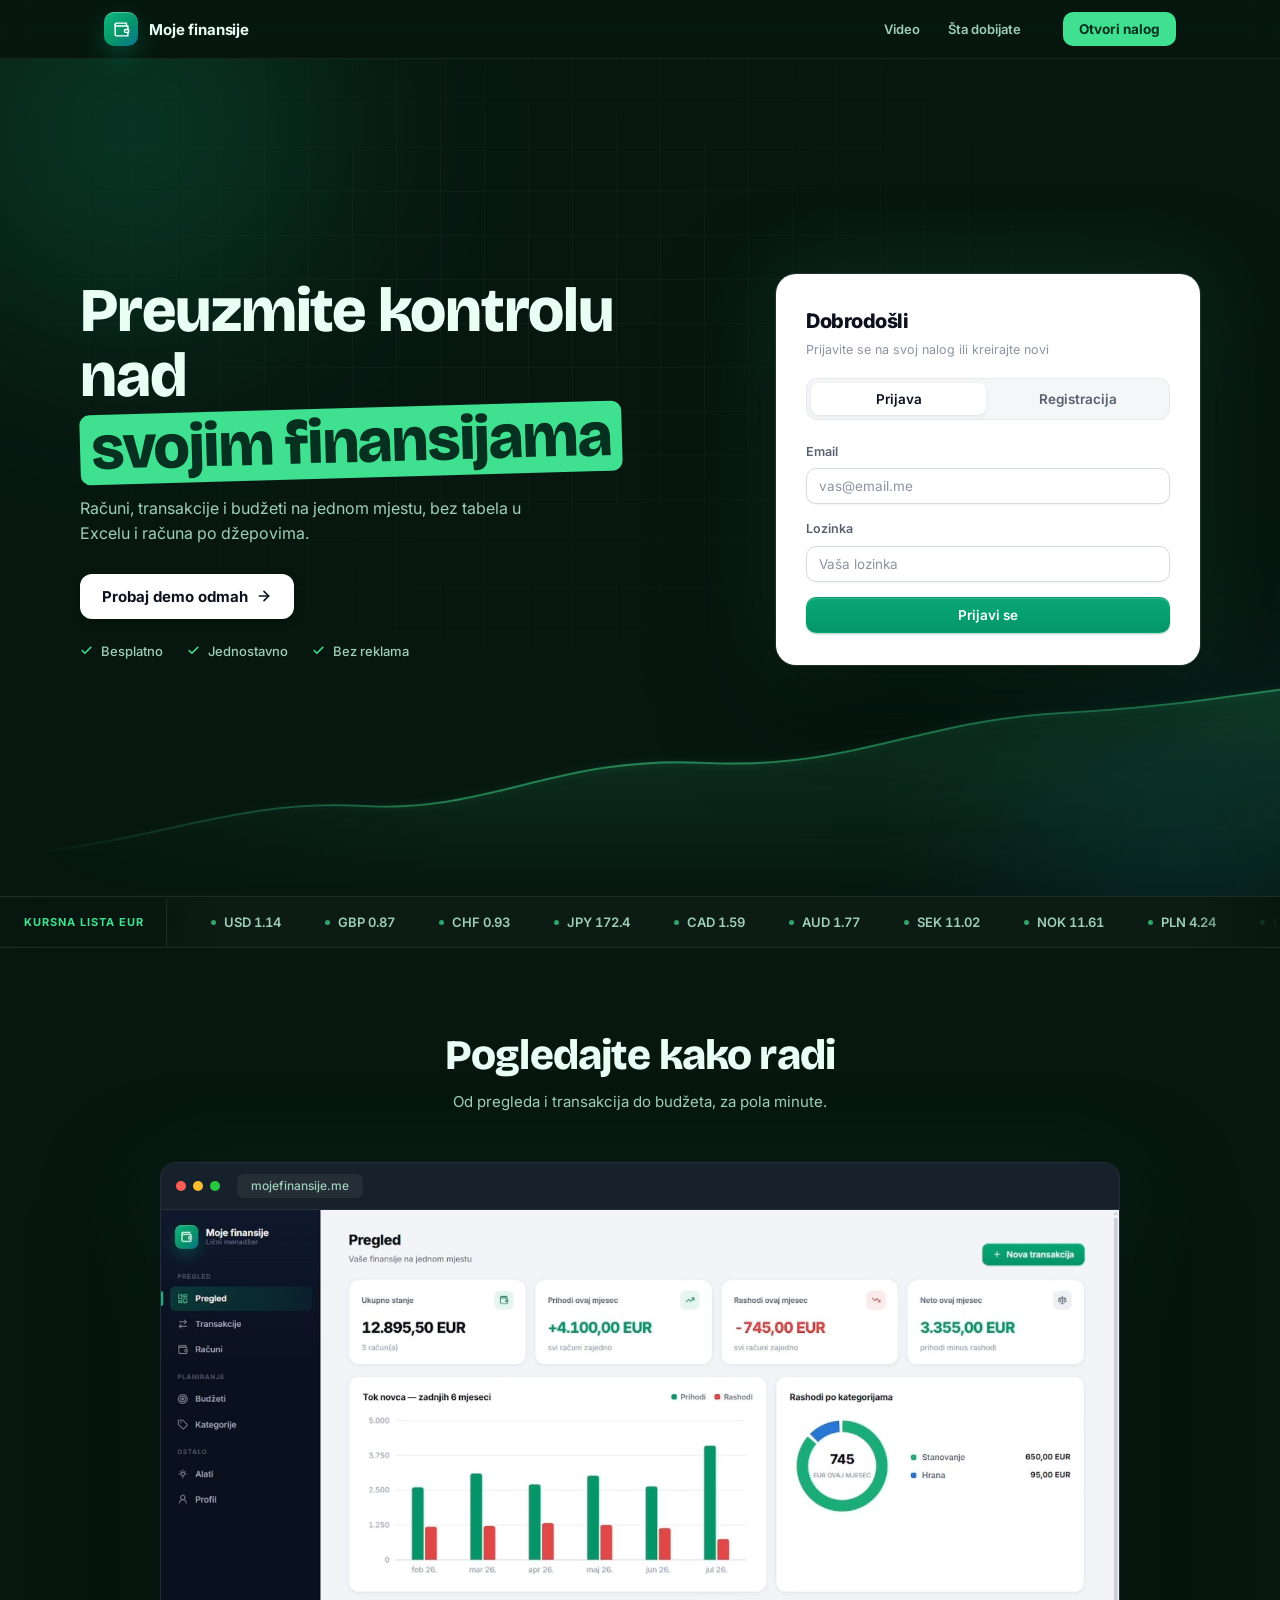
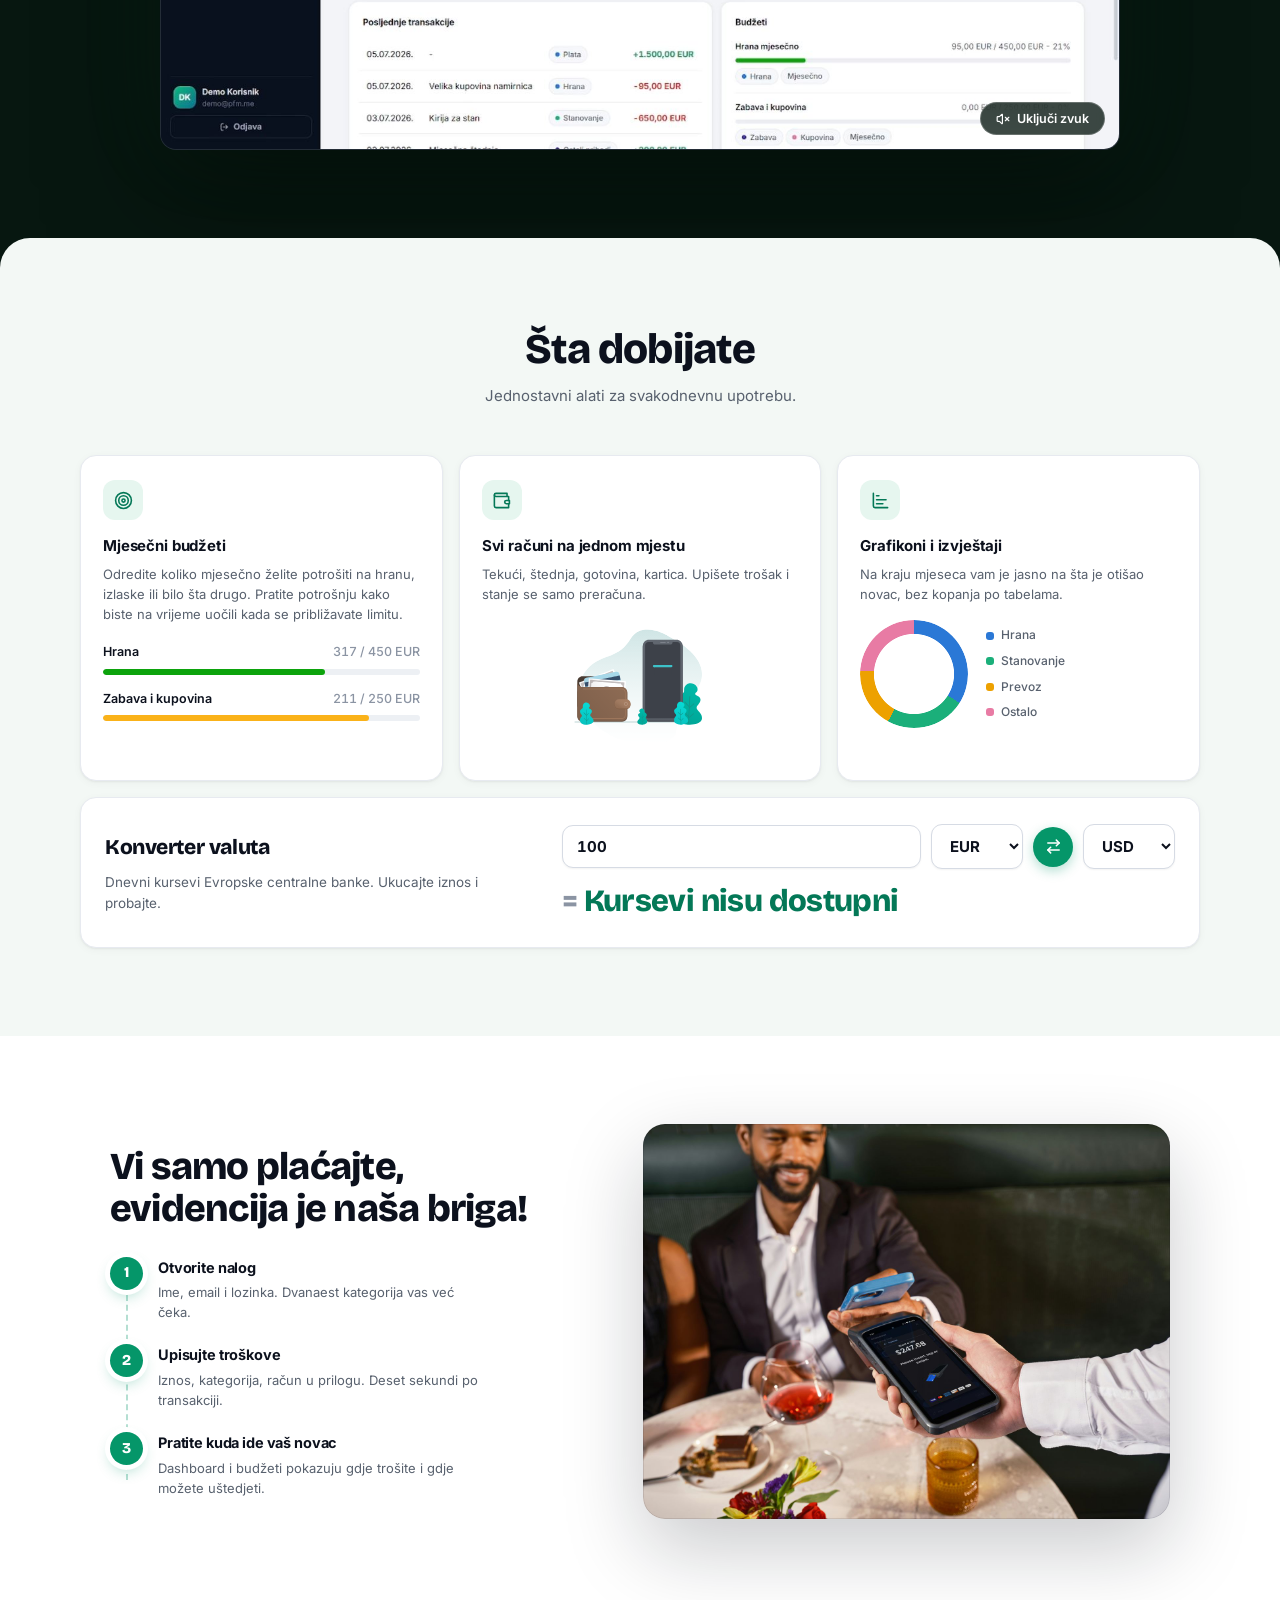
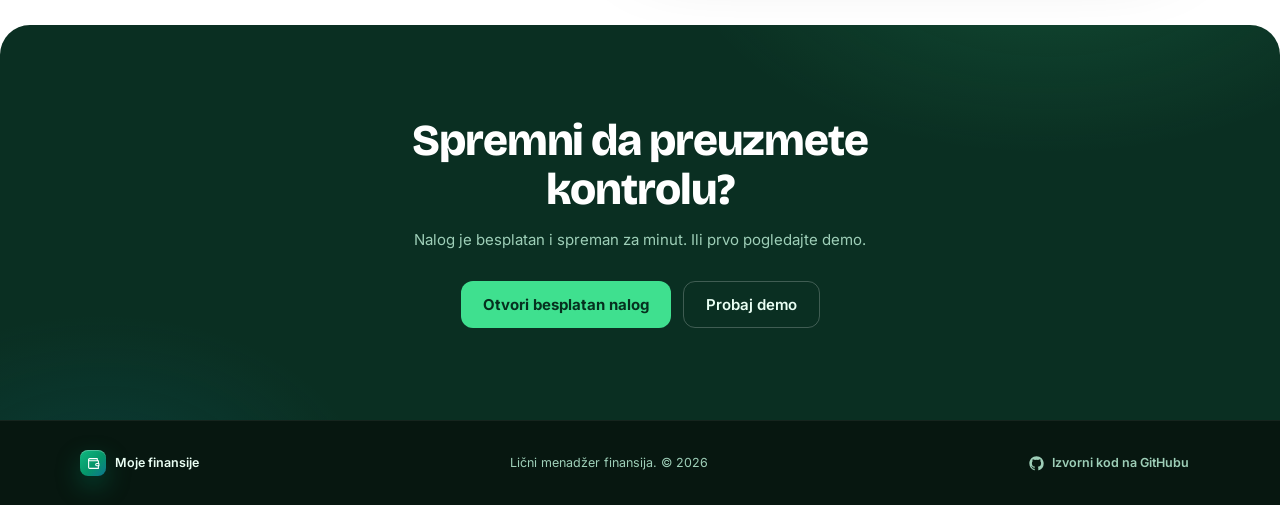
==== src/main/resources/META-INF/resources/index.html @ ce098c8c "CTA tekst: pogledajte umjesto razgledajte" ====
<!DOCTYPE html>
<html lang="bs">
<head>
    <meta charset="UTF-8">
    <meta name="viewport" content="width=device-width, initial-scale=1.0">
    <title>Moje finansije - Personal Finance Manager</title>
    <link rel="icon" href="data:image/svg+xml,<svg xmlns='http://www.w3.org/2000/svg' viewBox='0 0 100 100'><rect width='100' height='100' rx='24' fill='%23059669'/><text x='50' y='68' font-size='52' text-anchor='middle' fill='white' font-family='sans-serif' font-weight='bold'>M</text></svg>">
    <link rel="preconnect" href="https://fonts.googleapis.com">
    <link rel="preconnect" href="https://fonts.gstatic.com" crossorigin>
    <link href="https://fonts.googleapis.com/css2?family=Bricolage+Grotesque:opsz,wght@12..96,700;12..96,800&family=Inter:wght@400;500;600;700;800&display=swap" rel="stylesheet">
    <link rel="stylesheet" href="css/app.css">
    <link rel="stylesheet" href="css/landing.css">
</head>
<body>
<div id="app">
    <!-- Landing / auth stranica -->
    <div id="auth-screen" class="auth-screen hidden">

        <header class="lp-nav">
            <div class="lp-nav-inner">
                <button class="lp-nav-brand" id="nav-brand" type="button" aria-label="Na vrh stranice">
                    <div class="brand-mark">
                        <svg viewBox="0 0 24 24"><path d="M21 12V7H5a2 2 0 0 1 0-4h14v4"/><path d="M3 5v14a2 2 0 0 0 2 2h16v-5"/><path d="M18 12a2 2 0 0 0 0 4h4v-4Z"/></svg>
                    </div>
                    Moje finansije
                </button>
                <nav class="lp-nav-links" aria-label="Sekcije">
                    <button class="lp-nav-link lp-scroll" data-target="lp-video" type="button">Video</button>
                    <button class="lp-nav-link lp-scroll" data-target="lp-demo" type="button">Šta dobijate</button>
                </nav>
                <div class="lp-nav-actions">
                    <button id="nav-open" class="btn btn-mint" type="button">Otvori nalog</button>
                </div>
            </div>
        </header>

        <section class="lp-hero">
            <div class="aurora aurora-1"></div>
            <div class="aurora aurora-2"></div>
            <svg class="lp-hero-line" viewBox="0 0 1200 320" preserveAspectRatio="none" aria-hidden="true">
                <defs>
                    <linearGradient id="lhl-fill" x1="0" y1="0" x2="0" y2="1">
                        <stop offset="0%" stop-color="#3fe08f" stop-opacity=".16"/>
                        <stop offset="100%" stop-color="#3fe08f" stop-opacity="0"/>
                    </linearGradient>
                </defs>
                <path class="lhl-area" d="M0,262 C150,242 220,182 340,192 C460,202 520,122 660,132 C800,142 860,72 1000,62 C1080,56 1140,42 1200,30 L1200,320 L0,320 Z" fill="url(#lhl-fill)"/>
                <path class="lhl-line" pathLength="1" d="M0,262 C150,242 220,182 340,192 C460,202 520,122 660,132 C800,142 860,72 1000,62 C1080,56 1140,42 1200,30"/>
            </svg>
            <div class="lp-hero-inner">
                <div class="lp-hero-copy">
                    <h1 class="lp-h1">Preuzmite kontrolu nad <span class="hl">svojim finansijama</span></h1>
                    <p class="lp-sub">Računi, transakcije i budžeti na jednom mjestu,
                        bez tabela u Excelu i računa po džepovima.</p>
                    <div class="lp-cta">
                        <button id="cta-demo" class="btn btn-white btn-lg" type="button">
                            Probaj demo odmah
                            <svg class="btn-arrow" viewBox="0 0 24 24"><path d="M5 12h14"/><path d="m12 5 7 7-7 7"/></svg>
                        </button>
                    </div>
                    <div class="lp-trust">
                        <span><svg viewBox="0 0 24 24"><path d="M20 6 9 17l-5-5"/></svg>Besplatno</span>
                        <span><svg viewBox="0 0 24 24"><path d="M20 6 9 17l-5-5"/></svg>Jednostavno</span>
                        <span><svg viewBox="0 0 24 24"><path d="M20 6 9 17l-5-5"/></svg>Bez reklama</span>
                    </div>
                </div>

                <div class="auth-card" id="auth-panel">
                    <div class="auth-forms">
                        <div class="auth-form-head">
                            <h2>Dobrodošli</h2>
                            <p>Prijavite se na svoj nalog ili kreirajte novi</p>
                        </div>
                        <div class="auth-tabs">
                            <button id="tab-login" class="auth-tab active" type="button">Prijava</button>
                            <button id="tab-register" class="auth-tab" type="button">Registracija</button>
                        </div>

                        <form id="login-form" class="auth-form">
                            <label>Email
                                <input type="email" name="email" required autocomplete="email" placeholder="vas@email.me">
                            </label>
                            <label>Lozinka
                                <input type="password" name="password" required autocomplete="current-password" placeholder="Vaša lozinka">
                            </label>
                            <button type="submit" class="btn btn-primary btn-block">Prijavi se</button>
                        </form>

                        <form id="register-form" class="auth-form hidden">
                            <label>Ime i prezime
                                <input type="text" name="name" required placeholder="Vaše ime">
                            </label>
                            <label>Email
                                <input type="email" name="email" required autocomplete="email" placeholder="ime@primjer.me">
                            </label>
                            <label>Lozinka
                                <input type="password" name="password" required minlength="6" autocomplete="new-password" placeholder="najmanje 6 znakova">
                            </label>
                            <button type="submit" class="btn btn-primary btn-block">Kreiraj nalog</button>
                        </form>

                        <div id="auth-error" class="form-error hidden"></div>
                    </div>
                </div>
            </div>
        </section>

        <div class="lp-marquee" aria-hidden="true">
            <span class="lp-marquee-label">Kursna lista EUR</span>
            <div class="lp-marquee-track" id="marquee-track">
                <span class="lp-marquee-item cur">USD 1.14</span>
                <span class="lp-marquee-item cur">GBP 0.87</span>
                <span class="lp-marquee-item cur">CHF 0.93</span>
                <span class="lp-marquee-item cur">JPY 172.4</span>
                <span class="lp-marquee-item cur">CAD 1.59</span>
                <span class="lp-marquee-item cur">AUD 1.77</span>
                <span class="lp-marquee-item cur">SEK 11.02</span>
                <span class="lp-marquee-item cur">NOK 11.61</span>
                <span class="lp-marquee-item cur">PLN 4.24</span>
                <span class="lp-marquee-item cur">CZK 24.28</span>
                <span class="lp-marquee-item cur">DKK 7.46</span>
                <span class="lp-marquee-item cur">TRY 47.80</span>
            </div>
        </div>

        <section class="lp-video" id="lp-video">
            <div class="lp-section-head reveal">
                <h2>Pogledajte kako radi</h2>
                <p>Od pregleda i transakcija do budžeta, za pola minute.</p>
            </div>
            <div class="lp-browser reveal">
                <div class="lp-browser-bar">
                    <span class="lb-dot" style="background:#ff5f57"></span>
                    <span class="lb-dot" style="background:#febc2e"></span>
                    <span class="lb-dot" style="background:#28c840"></span>
                    <span class="lb-url">mojefinansije.me</span>
                </div>
                <div class="lp-video-wrap">
                    <video id="demo-video" src="img/demo.mp4" poster="img/demo-poster.jpg"
                           autoplay muted loop playsinline preload="metadata"
                           aria-label="Demonstracija aplikacije Moje finansije"></video>
                    <button id="demo-sound" class="lp-sound" type="button">
                        <svg class="ico ico-sm" viewBox="0 0 24 24"><path d="M11 4.702a.705.705 0 0 0-1.203-.498L6.413 7.587A1.4 1.4 0 0 1 5.416 8H3a1 1 0 0 0-1 1v6a1 1 0 0 0 1 1h2.416a1.4 1.4 0 0 1 .997.413l3.383 3.384A.705.705 0 0 0 11 19.298z"/><path d="m22 9-6 6"/><path d="m16 9 6 6"/></svg>
                        <span>Uključi zvuk</span>
                    </button>
                </div>
            </div>
        </section>

        <section class="lp-light" id="lp-demo">
            <div class="lp-section-head reveal">
                <h2>Šta dobijate</h2>
                <p>Jednostavni alati za svakodnevnu upotrebu.</p>
            </div>

            <div class="lp-trio">
                <div class="lp-feature reveal">
                    <div class="lp-feature-ico"><svg viewBox="0 0 24 24"><circle cx="12" cy="12" r="10"/><circle cx="12" cy="12" r="6"/><circle cx="12" cy="12" r="2"/></svg></div>
                    <h3>Mjesečni budžeti</h3>
                    <p>Odredite koliko mjesečno želite potrošiti na hranu, izlaske ili bilo šta drugo.
                        Pratite potrošnju kako biste na vrijeme uočili kada se približavate limitu.</p>
                    <div class="lp-b-demo">
                        <div class="mock-budget-row">
                            <div class="mock-budget-head"><span>Hrana</span><span>317 / 450 EUR</span></div>
                            <div class="mock-track"><div class="mock-fill" style="--w:70%"></div></div>
                        </div>
                        <div class="mock-budget-row">
                            <div class="mock-budget-head"><span>Zabava i kupovina</span><span>211 / 250 EUR</span></div>
                            <div class="mock-track"><div class="mock-fill warn" style="--w:84%"></div></div>
                        </div>
                    </div>
                </div>
                <div class="lp-feature reveal" style="transition-delay:.1s">
                    <div class="lp-feature-ico"><svg viewBox="0 0 24 24"><path d="M21 12V7H5a2 2 0 0 1 0-4h14v4"/><path d="M3 5v14a2 2 0 0 0 2 2h16v-5"/><path d="M18 12a2 2 0 0 0 0 4h4v-4Z"/></svg></div>
                    <h3>Svi računi na jednom mjestu</h3>
                    <p>Tekući, štednja, gotovina, kartica. Upišete trošak i stanje se samo preračuna.</p>
                    <div id="wallet-anim" class="lp-b-anim" aria-hidden="true"></div>
                </div>
                <div class="lp-feature reveal" style="transition-delay:.2s">
                    <div class="lp-feature-ico"><svg viewBox="0 0 24 24"><path d="M3 3v16a2 2 0 0 0 2 2h16"/><path d="M7 16h8"/><path d="M7 11h12"/><path d="M7 6h3"/></svg></div>
                    <h3>Grafikoni i izvještaji</h3>
                    <p>Na kraju mjeseca vam je jasno na šta je otišao novac, bez kopanja po tabelama.</p>
                    <div class="lp-b-donut-row">
                        <div class="lp-b-donut" aria-hidden="true"></div>
                        <div class="lp-b-donut-legend">
                            <span><i style="background:#2a78d6"></i>Hrana</span>
                            <span><i style="background:#1baf7a"></i>Stanovanje</span>
                            <span><i style="background:#eda100"></i>Prevoz</span>
                            <span><i style="background:#e87ba4"></i>Ostalo</span>
                        </div>
                    </div>
                </div>
            </div>

            <div class="lp-conv-band reveal">
                <div class="lp-conv-copy">
                    <h3>Konverter valuta</h3>
                    <p>Dnevni kursevi Evropske centralne banke. Ukucajte iznos i probajte.</p>
                </div>
                <div class="lp-conv-ui">
                    <div class="lc-controls">
                        <input type="number" id="lc-amount" value="100" min="0" step="0.01" aria-label="Iznos za konverziju">
                        <select id="lc-from" aria-label="Iz valute"></select>
                        <button class="lc-swap" id="lc-swap" type="button" aria-label="Zamijeni valute">
                            <svg viewBox="0 0 24 24"><path d="m16 3 4 4-4 4"/><path d="M20 7H4"/><path d="m8 21-4-4 4-4"/><path d="M4 17h16"/></svg>
                        </button>
                        <select id="lc-to" aria-label="U valutu"></select>
                    </div>
                    <div class="lc-result" id="lc-result">&nbsp;</div>
                </div>
            </div>
        </section>

        <section class="lp-photo" id="lp-kako">
            <div class="lp-photo-inner">
                <div class="lp-photo-copy reveal">
                    <h2>Vi samo plaćajte, <br>evidencija je naša briga!</h2>
                    <ol class="lp-steps-list">
                        <li>
                            <span class="num">1</span>
                            <div><b>Otvorite nalog</b><span>Ime, email i lozinka. Dvanaest kategorija vas već čeka.</span></div>
                        </li>
                        <li>
                            <span class="num">2</span>
                            <div><b>Upisujte troškove</b><span>Iznos, kategorija, račun u prilogu. Deset sekundi po transakciji.</span></div>
                        </li>
                        <li>
                            <span class="num">3</span>
                            <div><b>Pratite kuda ide vaš novac</b><span>Dashboard i budžeti pokazuju gdje trošite i gdje možete uštedjeti.</span></div>
                        </li>
                    </ol>
                </div>
                <div class="lp-photo-frame reveal">
                    <img src="img/placanje.jpg" alt="Beskontaktno plaćanje telefonom u restoranu" loading="lazy" width="1600" height="1200">
                </div>
            </div>
        </section>

        <section class="lp-cta-band">
            <div class="lp-cta-inner reveal">
                <h2>Spremni da preuzmete kontrolu?</h2>
                <p>Nalog je besplatan i spreman za minut. Ili prvo pogledajte demo.</p>
                <div class="lp-cta-actions">
                    <button id="cta-open-bottom" class="btn btn-mint btn-lg" type="button">Otvori besplatan nalog</button>
                    <button id="cta-demo-bottom" class="btn btn-outline-light btn-lg" type="button">Probaj demo</button>
                </div>
            </div>
        </section>

        <footer class="lp-footer">
            <div class="lp-footer-inner">
                <div class="lp-footer-brand">
                    <div class="brand-mark">
                        <svg viewBox="0 0 24 24"><path d="M21 12V7H5a2 2 0 0 1 0-4h14v4"/><path d="M3 5v14a2 2 0 0 0 2 2h16v-5"/><path d="M18 12a2 2 0 0 0 0 4h4v-4Z"/></svg>
                    </div>
                    Moje finansije
                </div>
                <span>Lični menadžer finansija. © 2026</span>
                <a class="lp-foot-git" href="https://github.com/abed1n/moje-finansije" target="_blank" rel="noopener">
                    <svg viewBox="0 0 24 24" aria-hidden="true"><path d="M12 .5C5.65.5.5 5.65.5 12c0 5.08 3.29 9.39 7.86 10.91.58.11.79-.25.79-.55 0-.27-.01-1.17-.02-2.12-3.2.7-3.87-1.36-3.87-1.36-.52-1.33-1.28-1.68-1.28-1.68-1.04-.71.08-.7.08-.7 1.15.08 1.76 1.19 1.76 1.19 1.03 1.75 2.69 1.25 3.34.95.1-.74.4-1.25.72-1.53-2.55-.29-5.23-1.28-5.23-5.68 0-1.26.45-2.28 1.19-3.09-.12-.29-.52-1.46.11-3.05 0 0 .97-.31 3.17 1.18a11 11 0 0 1 5.77 0c2.2-1.49 3.16-1.18 3.16-1.18.63 1.59.24 2.76.12 3.05.74.81 1.18 1.83 1.18 3.09 0 4.41-2.69 5.38-5.25 5.67.41.35.77 1.05.77 2.12 0 1.53-.01 2.76-.01 3.14 0 .3.2.67.79.55A11.51 11.51 0 0 0 23.5 12C23.5 5.65 18.35.5 12 .5z"/></svg>
                    Izvorni kod na GitHubu
                </a>
            </div>
        </footer>
    </div>

    <!-- Glavni layout -->
    <div id="main-layout" class="layout hidden">
        <aside class="sidebar">
            <div class="sidebar-brand">
                <div class="brand-mark">
                    <svg viewBox="0 0 24 24"><path d="M21 12V7H5a2 2 0 0 1 0-4h14v4"/><path d="M3 5v14a2 2 0 0 0 2 2h16v-5"/><path d="M18 12a2 2 0 0 0 0 4h4v-4Z"/></svg>
                </div>
                <div class="sidebar-title"><b>Moje finansije</b><span>Lični menadžer</span></div>
            </div>
            <nav class="sidebar-nav" id="nav">
                <div class="nav-label">Pregled</div>
                <a href="#/dashboard" data-route="dashboard">
                    <svg class="ico" viewBox="0 0 24 24"><rect width="7" height="9" x="3" y="3" rx="1"/><rect width="7" height="5" x="14" y="3" rx="1"/><rect width="7" height="9" x="14" y="12" rx="1"/><rect width="7" height="5" x="3" y="16" rx="1"/></svg>
                    Pregled
                </a>
                <a href="#/transactions" data-route="transactions">
                    <svg class="ico" viewBox="0 0 24 24"><path d="m16 3 4 4-4 4"/><path d="M20 7H4"/><path d="m8 21-4-4 4-4"/><path d="M4 17h16"/></svg>
                    Transakcije
                </a>
                <a href="#/accounts" data-route="accounts">
                    <svg class="ico" viewBox="0 0 24 24"><path d="M21 12V7H5a2 2 0 0 1 0-4h14v4"/><path d="M3 5v14a2 2 0 0 0 2 2h16v-5"/><path d="M18 12a2 2 0 0 0 0 4h4v-4Z"/></svg>
                    Računi
                </a>
                <div class="nav-label">Planiranje</div>
                <a href="#/budgets" data-route="budgets">
                    <svg class="ico" viewBox="0 0 24 24"><circle cx="12" cy="12" r="10"/><circle cx="12" cy="12" r="6"/><circle cx="12" cy="12" r="2"/></svg>
                    Budžeti
                </a>
                <a href="#/categories" data-route="categories">
                    <svg class="ico" viewBox="0 0 24 24"><path d="M12.586 2.586A2 2 0 0 0 11.172 2H4a2 2 0 0 0-2 2v7.172a2 2 0 0 0 .586 1.414l8.704 8.704a2.426 2.426 0 0 0 3.42 0l6.58-6.58a2.426 2.426 0 0 0 0-3.42z"/><circle cx="7.5" cy="7.5" r=".5" fill="currentColor"/></svg>
                    Kategorije
                </a>
                <div class="nav-label">Ostalo</div>
                <a href="#/tools" data-route="tools">
                    <svg class="ico" viewBox="0 0 24 24"><path d="M12 3v3"/><path d="m6.6 6.6 2.1 2.1"/><path d="M3 12h3"/><path d="M12 18v3"/><path d="m17.4 6.6-2.1 2.1"/><path d="M18 12h3"/><circle cx="12" cy="12" r="4"/></svg>
                    Alati
                </a>
                <a href="#/profile" data-route="profile">
                    <svg class="ico" viewBox="0 0 24 24"><circle cx="12" cy="8" r="5"/><path d="M20 21a8 8 0 0 0-16 0"/></svg>
                    Profil
                </a>
                <a href="#/admin" data-route="admin" id="nav-admin" class="hidden">
                    <svg class="ico" viewBox="0 0 24 24"><path d="M20 13c0 5-3.5 7.5-7.66 8.95a1 1 0 0 1-.67-.01C7.5 20.5 4 18 4 13V6a1 1 0 0 1 1-1c2 0 4.5-1.2 6.24-2.72a1.17 1.17 0 0 1 1.52 0C14.51 3.81 17 5 19 5a1 1 0 0 1 1 1z"/></svg>
                    Administracija
                </a>
            </nav>
            <div class="sidebar-footer">
                <div class="sidebar-user">
                    <div class="avatar" id="user-avatar">?</div>
                    <div class="sidebar-user-info">
                        <span id="user-name">-</span>
                        <span id="user-email" class="muted">-</span>
                    </div>
                </div>
                <button id="logout-btn" class="btn btn-ghost btn-block" type="button">
                    <svg class="ico ico-sm" viewBox="0 0 24 24"><path d="M9 21H5a2 2 0 0 1-2-2V5a2 2 0 0 1 2-2h4"/><path d="m16 17 5-5-5-5"/><path d="M21 12H9"/></svg>
                    Odjava
                </button>
            </div>
        </aside>
        <main class="content">
            <div id="view" class="view"></div>
        </main>
    </div>

    <!-- Modal -->
    <div id="modal-backdrop" class="modal-backdrop hidden">
        <div class="modal" id="modal">
            <div class="modal-header">
                <h2 id="modal-title">Naslov</h2>
                <button class="modal-close" id="modal-close" type="button" aria-label="Zatvori">
                    <svg class="ico ico-sm" viewBox="0 0 24 24"><path d="M18 6 6 18"/><path d="m6 6 12 12"/></svg>
                </button>
            </div>
            <div class="modal-body" id="modal-body"></div>
        </div>
    </div>

    <!-- Toast poruke -->
    <div id="toasts" class="toasts"></div>
</div>
<script src="js/vendor/lottie_light.min.js"></script>
<script src="js/app.js"></script>
</body>
</html>
---- src/main/resources/META-INF/resources/css/app.css ----
/* =========================================================
   Moje finansije — dizajn sistem
   ========================================================= */

:root {
    /* Površine i tekst */
    --bg: #f4f6f8;
    --surface: #ffffff;
    --surface-2: #f8fafc;
    --border: #e7eaf0;
    --border-strong: #d6dbe4;
    --text: #0c111d;
    --text-2: #58616e;
    --text-3: #8b94a3;

    /* Brend */
    --brand: #059669;
    --brand-600: #047857;
    --brand-700: #065f46;
    --brand-soft: #e6f6ef;
    --brand-ring: rgba(5, 150, 105, .18);
    --accent: #6366f1;

    /* Semantika (validirano) */
    --income: #059669;
    --expense: #e34948;
    --expense-soft: #fdecec;
    --status-good: #0ca30c;
    --status-warn: #fab219;
    --status-over: #d03b3b;
    --danger: #d03b3b;
    --danger-soft: #fdecec;

    /* Grafikoni — ink i chrome */
    --chart-grid: #eceff4;
    --chart-axis: #c9cfd9;

    /* Sidebar */
    --sb-bg: #0b1220;
    --sb-bg-2: #101a2e;
    --sb-text: #aab4c4;
    --sb-text-strong: #f4f6fa;
    --sb-line: rgba(255, 255, 255, .07);

    /* Geometrija i efekti */
    --r-lg: 16px;
    --r-md: 12px;
    --r-sm: 9px;
    --shadow-xs: 0 1px 2px rgba(12, 17, 29, .05);
    --shadow-sm: 0 1px 2px rgba(12, 17, 29, .05), 0 2px 8px rgba(12, 17, 29, .04);
    --shadow-md: 0 2px 4px rgba(12, 17, 29, .05), 0 10px 28px rgba(12, 17, 29, .08);
    --shadow-lg: 0 8px 16px rgba(12, 17, 29, .08), 0 28px 64px rgba(12, 17, 29, .16);
    --font: 'Inter', system-ui, -apple-system, 'Segoe UI', Roboto, sans-serif;
}

* { box-sizing: border-box; margin: 0; padding: 0; }

html, body { height: 100%; }

body {
    font-family: var(--font);
    background: var(--bg);
    color: var(--text);
    font-size: 14.5px;
    line-height: 1.55;
    -webkit-font-smoothing: antialiased;
    text-rendering: optimizeLegibility;
}

.hidden { display: none !important; }
.muted { color: var(--text-2); }

::selection { background: rgba(5, 150, 105, .18); }

/* Scrollbar */
* { scrollbar-width: thin; scrollbar-color: #c9cfd9 transparent; }
*::-webkit-scrollbar { width: 10px; height: 10px; }
*::-webkit-scrollbar-thumb { background: #c9cfd9; border-radius: 99px; border: 3px solid transparent; background-clip: content-box; }
*::-webkit-scrollbar-track { background: transparent; }

/* Ikone */
.ico { width: 17px; height: 17px; flex-shrink: 0; stroke: currentColor; fill: none; stroke-width: 2; stroke-linecap: round; stroke-linejoin: round; }
.ico-sm { width: 14px; height: 14px; }

/* =========================================================
   Auth/landing stilovi su u landing.css.
   Ovdje ostaje samo .brand-mark jer ga koristi i sidebar.
   ========================================================= */
.brand-mark {
    width: 44px; height: 44px;
    border-radius: 13px;
    background: linear-gradient(135deg, #10b981, #059669 55%, #0e7490);
    display: flex; align-items: center; justify-content: center;
    box-shadow: 0 10px 24px rgba(4, 120, 87, .45), inset 0 1px 0 rgba(255, 255, 255, .28);
    flex-shrink: 0;
}
.brand-mark svg { width: 22px; height: 22px; stroke: #fff; fill: none; stroke-width: 2; stroke-linecap: round; stroke-linejoin: round; }

/* =========================================================
   Layout
   ========================================================= */
.layout { display: grid; grid-template-columns: 256px 1fr; min-height: 100vh; }

.sidebar {
    background: linear-gradient(180deg, var(--sb-bg-2) 0%, var(--sb-bg) 30%);
    color: var(--sb-text);
    display: flex;
    flex-direction: column;
    padding: 22px 14px 18px;
    position: sticky;
    top: 0;
    height: 100vh;
}

.sidebar-brand { display: flex; align-items: center; gap: 12px; padding: 2px 8px 22px; }
.sidebar-brand .brand-mark { width: 38px; height: 38px; border-radius: 11px; }
.sidebar-brand .brand-mark svg { width: 19px; height: 19px; }
.sidebar-title { display: flex; flex-direction: column; line-height: 1.15; }
.sidebar-title b { font-weight: 700; font-size: 15px; color: var(--sb-text-strong); letter-spacing: -.01em; }
.sidebar-title span { font-size: 11px; color: #64748b; font-weight: 500; letter-spacing: .02em; }

.sidebar-nav { display: flex; flex-direction: column; gap: 2px; flex: 1; }

.nav-label { font-size: 10.5px; font-weight: 700; text-transform: uppercase; letter-spacing: .09em; color: #4b5768; padding: 14px 12px 6px; }

.sidebar-nav a {
    display: flex;
    align-items: center;
    gap: 12px;
    padding: 9px 12px;
    border-radius: 9px;
    color: var(--sb-text);
    text-decoration: none;
    font-size: 13.5px;
    font-weight: 500;
    position: relative;
    transition: background .14s, color .14s;
}

.sidebar-nav a .ico { width: 17px; height: 17px; opacity: .78; transition: opacity .14s; stroke-width: 1.9; }
.sidebar-nav a:hover { background: rgba(255, 255, 255, .06); color: var(--sb-text-strong); }
.sidebar-nav a:hover .ico { opacity: 1; }

.sidebar-nav a.active {
    background: linear-gradient(90deg, rgba(5, 150, 105, .28), rgba(5, 150, 105, .1));
    color: #fff;
    font-weight: 600;
}
.sidebar-nav a.active .ico { opacity: 1; stroke: #34d399; }
.sidebar-nav a.active::before {
    content: "";
    position: absolute;
    left: -14px; top: 8px; bottom: 8px;
    width: 3px;
    border-radius: 0 3px 3px 0;
    background: #10b981;
}

.sidebar-footer { border-top: 1px solid var(--sb-line); padding-top: 14px; display: flex; flex-direction: column; gap: 10px; }
.sidebar-user { display: flex; align-items: center; gap: 10px; padding: 0 6px; }
.sidebar-user-info { display: flex; flex-direction: column; min-width: 0; }
.sidebar-user-info span { font-size: 13px; font-weight: 600; white-space: nowrap; overflow: hidden; text-overflow: ellipsis; color: #e2e8f0; }
.sidebar-user-info .muted { font-size: 11.5px; font-weight: 400; color: #64748b; }

.avatar {
    width: 36px; height: 36px;
    border-radius: 11px;
    background: linear-gradient(135deg, #10b981, #0e7490);
    color: #fff;
    display: flex; align-items: center; justify-content: center;
    font-weight: 700; font-size: 13px;
    flex-shrink: 0;
    box-shadow: inset 0 1px 0 rgba(255, 255, 255, .25);
}

.content { padding: 30px 36px 44px; min-width: 0; }
.view { max-width: 1180px; margin: 0 auto; animation: view-in .22s ease-out; }

@keyframes view-in {
    from { opacity: 0; transform: translateY(5px); }
    to { opacity: 1; transform: none; }
}

/* =========================================================
   Zajednicki elementi
   ========================================================= */
.page-header { display: flex; align-items: flex-end; justify-content: space-between; gap: 16px; margin-bottom: 22px; flex-wrap: wrap; }
.page-header h1 { font-size: 23px; font-weight: 800; letter-spacing: -.025em; }
.page-header p { color: var(--text-2); font-size: 13px; margin-top: 3px; }

.card {
    background: var(--surface);
    border: 1px solid var(--border);
    border-radius: var(--r-lg);
    box-shadow: var(--shadow-sm);
    padding: 22px;
}

.card h3 { font-size: 14px; font-weight: 700; letter-spacing: -.01em; margin-bottom: 16px; }

.card-head { display: flex; align-items: center; justify-content: space-between; gap: 12px; margin-bottom: 16px; }
.card-head h3 { margin-bottom: 0; }

/* Dugmad */
.btn {
    display: inline-flex;
    align-items: center;
    justify-content: center;
    gap: 8px;
    padding: 9px 16px;
    border-radius: 10px;
    border: 1px solid transparent;
    font-family: inherit;
    font-size: 13.5px;
    font-weight: 600;
    cursor: pointer;
    text-decoration: none;
    transition: background .14s, border-color .14s, color .14s, box-shadow .14s, transform .06s;
}
.btn:active { transform: translateY(1px); }
.btn:focus-visible { outline: none; box-shadow: 0 0 0 3px var(--brand-ring); }

.btn-primary {
    background: linear-gradient(180deg, #08a875, var(--brand));
    color: #fff;
    box-shadow: 0 1px 2px rgba(4, 120, 87, .4), inset 0 1px 0 rgba(255, 255, 255, .18);
}
.btn-primary:hover { background: linear-gradient(180deg, #059669, var(--brand-600)); }

.btn-secondary { background: var(--surface); border-color: var(--border-strong); color: var(--text); box-shadow: var(--shadow-xs); }
.btn-secondary:hover { border-color: #b9c1cd; background: var(--surface-2); }

.btn-danger { background: var(--danger-soft); color: var(--danger); }
.btn-danger:hover { background: #fbdcdc; }

.btn-ghost { background: transparent; color: var(--sb-text); border-color: rgba(255, 255, 255, .13); }
.btn-ghost:hover { background: rgba(255, 255, 255, .07); color: #fff; }

.btn-block { width: 100%; }
.btn-sm { padding: 5px 11px; font-size: 12.5px; border-radius: 8px; gap: 6px; }
.btn:disabled { opacity: .55; cursor: not-allowed; }

/* Forme */
input, select, textarea {
    font-family: inherit;
    font-size: 13.5px;
    padding: 9px 12px;
    border: 1px solid var(--border-strong);
    border-radius: 10px;
    background: var(--surface);
    color: var(--text);
    width: 100%;
    box-shadow: var(--shadow-xs);
    transition: border-color .14s, box-shadow .14s;
}

input::placeholder { color: var(--text-3); }

input:focus, select:focus, textarea:focus {
    outline: none;
    border-color: var(--brand);
    box-shadow: 0 0 0 3px var(--brand-ring);
}

input[type="color"] { padding: 3px; height: 38px; width: 54px; cursor: pointer; }
input[type="checkbox"] { box-shadow: none; accent-color: var(--brand); }

.form-grid { display: grid; grid-template-columns: 1fr 1fr; gap: 14px; }
.form-grid .full { grid-column: 1 / -1; }
.form-field { display: flex; flex-direction: column; gap: 6px; }
.form-field > span { font-size: 12px; font-weight: 600; color: var(--text-2); }
.form-actions { display: flex; justify-content: flex-end; gap: 10px; margin-top: 20px; }

.form-error {
    background: var(--danger-soft);
    color: var(--danger);
    border: 1px solid #f6c8c8;
    border-radius: 10px;
    padding: 10px 14px;
    font-size: 13px;
    font-weight: 500;
    margin-top: 14px;
}

/* Tabele */
.table-wrap { overflow-x: auto; margin: 0 -6px; }
table { width: 100%; border-collapse: collapse; font-size: 13.5px; }
th {
    text-align: left;
    font-size: 11px;
    font-weight: 600;
    text-transform: uppercase;
    letter-spacing: .06em;
    color: var(--text-3);
    padding: 8px 12px;
    border-bottom: 1px solid var(--border);
    white-space: nowrap;
}
td { padding: 12px; border-bottom: 1px solid var(--border); vertical-align: middle; }
tr:last-child td { border-bottom: 0; }
tbody tr { transition: background .1s; }
tbody tr:hover { background: var(--surface-2); }

.amount { font-variant-numeric: tabular-nums; font-weight: 700; white-space: nowrap; letter-spacing: -.01em; }
.amount.income { color: var(--income); }
.amount.expense { color: var(--expense); }

.chip {
    display: inline-flex;
    align-items: center;
    gap: 6px;
    padding: 3px 10px;
    border-radius: 999px;
    font-size: 12px;
    font-weight: 500;
    background: var(--surface-2);
    border: 1px solid var(--border);
    color: var(--text-2);
    white-space: nowrap;
}

.chip .dot { width: 7px; height: 7px; border-radius: 50%; flex-shrink: 0; }

.tag-chip {
    background: #eef2ff;
    color: #4f46e5;
    padding: 2px 8px;
    border-radius: 999px;
    font-size: 11px;
    font-weight: 600;
    margin-left: 4px;
}

.row-actions { display: flex; gap: 6px; justify-content: flex-end; }

.icon-btn {
    border: 1px solid var(--border);
    background: var(--surface);
    border-radius: 8px;
    width: 30px; height: 30px;
    display: inline-flex; align-items: center; justify-content: center;
    cursor: pointer;
    color: var(--text-3);
    box-shadow: var(--shadow-xs);
    transition: border-color .14s, color .14s, background .14s;
}
.icon-btn .ico { width: 14px; height: 14px; }
.icon-btn:hover { border-color: var(--border-strong); color: var(--text); background: var(--surface-2); }
.icon-btn.danger:hover { border-color: #f0b6b6; color: var(--danger); background: var(--danger-soft); }

.empty-state { text-align: center; padding: 52px 20px; color: var(--text-2); }
.empty-state .emoji { font-size: 38px; display: block; margin-bottom: 12px; }
.empty-state p { margin-bottom: 16px; font-size: 13.5px; }

.loading-state { display: flex; align-items: center; justify-content: center; gap: 12px; padding: 72px 0; color: var(--text-3); font-size: 13.5px; }
.spinner {
    width: 20px; height: 20px;
    border-radius: 50%;
    border: 2.5px solid var(--border);
    border-top-color: var(--brand);
    animation: spin .7s linear infinite;
}
@keyframes spin { to { transform: rotate(360deg); } }

/* =========================================================
   Dashboard
   ========================================================= */
.stats-grid { display: grid; grid-template-columns: repeat(4, 1fr); gap: 14px; margin-bottom: 18px; }

.stat-card { padding: 18px 20px; display: flex; flex-direction: column; gap: 2px; position: relative; }
.stat-top { display: flex; align-items: center; justify-content: space-between; gap: 10px; }
.stat-label { font-size: 12px; font-weight: 600; color: var(--text-2); }
.stat-ico {
    width: 30px; height: 30px;
    border-radius: 9px;
    display: flex; align-items: center; justify-content: center;
    background: var(--brand-soft);
    color: var(--brand-600);
}
.stat-ico .ico { width: 15px; height: 15px; }
.stat-ico.red { background: var(--expense-soft); color: var(--expense); }
.stat-ico.slate { background: #eef1f5; color: var(--text-2); }
.stat-value { font-size: 24px; font-weight: 800; letter-spacing: -.03em; margin-top: 8px; font-variant-numeric: tabular-nums; }
.stat-sub { font-size: 12px; color: var(--text-3); margin-top: 2px; }

.dash-grid { display: grid; grid-template-columns: 1.15fr .85fr; gap: 14px; margin-bottom: 14px; }
.dash-grid-2 { display: grid; grid-template-columns: 1fr 1fr; gap: 14px; }

/* Grafikoni */
.chart-card { position: relative; }

.chart-legend-top { display: flex; gap: 14px; font-size: 12px; color: var(--text-2); font-weight: 500; }
.chart-legend-top .legend-item { display: inline-flex; align-items: center; gap: 6px; }
.chart-legend-top .swatch { width: 9px; height: 9px; border-radius: 3px; }

.chart-tip {
    position: absolute;
    pointer-events: none;
    background: var(--surface);
    border: 1px solid var(--border);
    border-radius: 9px;
    box-shadow: var(--shadow-md);
    padding: 8px 11px;
    font-size: 12px;
    line-height: 1.5;
    z-index: 10;
    min-width: 130px;
    opacity: 0;
    transform: translateY(3px);
    transition: opacity .12s, transform .12s;
}
.chart-tip.show { opacity: 1; transform: none; }
.chart-tip .tip-title { font-weight: 700; font-size: 11.5px; color: var(--text-2); margin-bottom: 3px; }
.chart-tip .tip-row { display: flex; align-items: center; gap: 7px; font-variant-numeric: tabular-nums; }
.chart-tip .tip-row .swatch { width: 8px; height: 8px; border-radius: 2.5px; }
.chart-tip .tip-row b { margin-left: auto; font-weight: 700; }

.bar-group { cursor: default; }
.bar-group .bar { transition: opacity .12s; }
.bar-chart:hover .bar-group:not(:hover) .bar { opacity: .45; }

.chart-legend { display: flex; flex-direction: column; gap: 9px; font-size: 13px; min-width: 0; flex: 1; }
.chart-legend .legend-row { display: flex; align-items: center; gap: 9px; }
.chart-legend .legend-row .name { white-space: nowrap; overflow: hidden; text-overflow: ellipsis; color: var(--text-2); font-weight: 500; }
.chart-legend .dot { width: 9px; height: 9px; border-radius: 3px; flex-shrink: 0; }
.chart-legend .legend-value { margin-left: auto; font-weight: 700; font-variant-numeric: tabular-nums; font-size: 12.5px; }

.doughnut-wrap { display: flex; align-items: center; gap: 26px; }

/* Budzeti */
.budget-bar { height: 7px; background: #edf0f4; border-radius: 999px; overflow: hidden; margin-top: 9px; }
.budget-bar-fill { height: 100%; border-radius: 999px; background: var(--status-good); transition: width .4s cubic-bezier(.16, 1, .3, 1); }
.budget-bar-fill.warn { background: var(--status-warn); }
.budget-bar-fill.over { background: var(--status-over); }

.budget-row { padding: 13px 0; border-bottom: 1px solid var(--border); }
.budget-row:first-of-type { padding-top: 2px; }
.budget-row:last-child { border-bottom: 0; padding-bottom: 0; }
.budget-row-head { display: flex; justify-content: space-between; align-items: baseline; gap: 10px; font-size: 13px; }
.budget-row-head strong { font-weight: 600; }
.budget-row-head .muted { font-size: 12.5px; font-variant-numeric: tabular-nums; }

/* =========================================================
   Racuni / kartice
   ========================================================= */
.accounts-grid { display: grid; grid-template-columns: repeat(auto-fill, minmax(280px, 1fr)); gap: 14px; }

.account-card { position: relative; overflow: hidden; transition: box-shadow .18s, transform .18s, border-color .18s; }
.account-card:hover { box-shadow: var(--shadow-md); transform: translateY(-2px); border-color: var(--border-strong); }
.account-card::before {
    content: "";
    position: absolute;
    inset: 0 0 auto 0;
    height: 3px;
    background: linear-gradient(90deg, #10b981, #0e7490);
}
.account-type { font-size: 11px; font-weight: 700; color: var(--text-3); text-transform: uppercase; letter-spacing: .07em; }
.account-name { font-size: 16px; font-weight: 700; letter-spacing: -.01em; margin-top: 3px; }
.account-balance { font-size: 24px; font-weight: 800; margin: 13px 0 4px; font-variant-numeric: tabular-nums; letter-spacing: -.02em; }
.account-meta { font-size: 12.5px; color: var(--text-3); }
.account-actions { display: flex; gap: 8px; margin-top: 16px; }

/* =========================================================
   Kategorije
   ========================================================= */
.cat-columns { display: grid; grid-template-columns: 1fr 1fr; gap: 14px; }
.cat-row { display: flex; align-items: center; gap: 11px; padding: 9px 4px; border-bottom: 1px solid var(--border); }
.cat-row:last-child { border-bottom: 0; }
.cat-ico { width: 32px; height: 32px; border-radius: 9px; display: flex; align-items: center; justify-content: center; font-size: 15px; flex-shrink: 0; }
.cat-name { flex: 1; font-weight: 600; font-size: 13.5px; }
.cat-row .dot { width: 11px; height: 11px; border-radius: 4px; }

/* =========================================================
   Alati
   ========================================================= */
.tools-grid { display: grid; grid-template-columns: repeat(auto-fit, minmax(300px, 1fr)); gap: 14px; }
.tool-result { background: var(--surface-2); border: 1px solid var(--border); border-radius: 11px; padding: 15px; margin-top: 14px; font-size: 13.5px; }
.tool-result .big { font-size: 22px; font-weight: 800; letter-spacing: -.02em; font-variant-numeric: tabular-nums; }
.kv { display: grid; grid-template-columns: auto 1fr; gap: 5px 16px; font-size: 13px; }
.kv dt { color: var(--text-3); }
.kv dd { font-weight: 600; }

/* Filteri */
.filters { display: flex; gap: 10px; flex-wrap: wrap; margin-bottom: 18px; align-items: flex-end; }
.filters .form-field { min-width: 128px; flex: 1; }
.filters .form-field.grow { min-width: 180px; flex: 2; }

/* =========================================================
   Modal
   ========================================================= */
.modal-backdrop {
    position: fixed;
    inset: 0;
    background: rgba(9, 13, 24, .55);
    backdrop-filter: blur(6px);
    display: flex;
    align-items: flex-start;
    justify-content: center;
    padding: 7vh 16px;
    z-index: 50;
    overflow-y: auto;
    animation: fade-in .16s ease-out;
}

@keyframes fade-in { from { opacity: 0; } to { opacity: 1; } }

.modal {
    background: var(--surface);
    border-radius: 18px;
    width: min(560px, 100%);
    box-shadow: var(--shadow-lg);
    animation: modal-in .22s cubic-bezier(.16, 1, .3, 1);
}

@keyframes modal-in {
    from { opacity: 0; transform: translateY(14px) scale(.98); }
    to { opacity: 1; transform: none; }
}

.modal-header { display: flex; align-items: center; justify-content: space-between; padding: 20px 24px 0; }
.modal-header h2 { font-size: 16.5px; font-weight: 700; letter-spacing: -.015em; }
.modal-close {
    border: 0; background: var(--surface-2);
    width: 30px; height: 30px; border-radius: 8px;
    cursor: pointer; color: var(--text-3);
    display: flex; align-items: center; justify-content: center;
    transition: background .14s, color .14s;
}
.modal-close:hover { color: var(--text); background: var(--border); }
.modal-body { padding: 20px 24px 24px; }

.attachment-row { display: flex; align-items: center; gap: 10px; padding: 9px 0; border-bottom: 1px solid var(--border); font-size: 13px; }
.attachment-row:last-child { border-bottom: 0; }
.attachment-row a { color: var(--brand-600); text-decoration: none; font-weight: 600; display: inline-flex; align-items: center; gap: 6px; }
.attachment-row a:hover { text-decoration: underline; }
.attachment-size { color: var(--text-3); font-size: 12px; }

/* =========================================================
   Toast
   ========================================================= */
.toasts { position: fixed; bottom: 22px; right: 22px; display: flex; flex-direction: column; gap: 10px; z-index: 100; }

.toast {
    display: flex;
    align-items: center;
    gap: 11px;
    background: var(--surface);
    color: var(--text);
    border: 1px solid var(--border);
    padding: 12px 16px;
    border-radius: 12px;
    font-size: 13.5px;
    font-weight: 500;
    box-shadow: var(--shadow-lg);
    animation: toast-in .25s cubic-bezier(.16, 1, .3, 1);
    max-width: 380px;
}

.toast::before {
    content: "";
    width: 8px; height: 8px;
    border-radius: 50%;
    flex-shrink: 0;
}
.toast.success::before { background: var(--status-good); box-shadow: 0 0 0 4px rgba(12, 163, 12, .14); }
.toast.error::before { background: var(--danger); box-shadow: 0 0 0 4px rgba(208, 59, 59, .14); }

@keyframes toast-in {
    from { opacity: 0; transform: translateY(10px) scale(.97); }
    to { opacity: 1; transform: none; }
}

/* =========================================================
   Responsive & pristupacnost
   ========================================================= */
@media (max-width: 1000px) {
    .stats-grid { grid-template-columns: repeat(2, 1fr); }
    .dash-grid, .dash-grid-2, .cat-columns { grid-template-columns: 1fr; }
}

@media (max-width: 780px) {
    .layout { grid-template-columns: 1fr; }
    .sidebar { position: static; height: auto; }
    .sidebar-nav { flex-direction: row; flex-wrap: wrap; }
    .nav-label { display: none; }
    .sidebar-nav a.active::before { display: none; }
    .content { padding: 18px 14px 32px; }
    .form-grid { grid-template-columns: 1fr; }
    .doughnut-wrap { flex-direction: column; align-items: stretch; }
}

@media (prefers-reduced-motion: reduce) {
    *, *::before, *::after { animation-duration: .01ms !important; transition-duration: .01ms !important; }
}
---- src/main/resources/META-INF/resources/css/landing.css ----
/* =========================================================
   Landing / auth stranica
   Paleta: ink #071710 · forest #0a2f22 · mint #3fe08f · svijetlo #f3f8f5
   Display font: Bricolage Grotesque
   ========================================================= */

:root {
    --lp-ink: #071710;
    --lp-forest: #0a2f22;
    --lp-forest-2: #0d3a2a;
    --lp-mint: #3fe08f;
    --lp-mint-soft: rgba(63, 224, 143, .13);
    --lp-mint-line: rgba(63, 224, 143, .25);
    --lp-cream: #f3f8f5;
    --lp-text: #eafff4;
    --lp-text-2: #9ecfb8;
    --lp-font-display: 'Bricolage Grotesque', 'Inter', system-ui, sans-serif;
}

/* Bez overflow pravila ovdje — prekinula bi position:sticky na nav-u.
   Horizontalni overflow je sprijecen na izvorima (hero i marquee imaju overflow:hidden). */
.auth-screen {
    min-height: 100vh;
    background: var(--lp-ink);
    color: var(--lp-text);
}

/* ---------------- Navigacija ---------------- */
.lp-nav {
    position: sticky;
    top: 0;
    z-index: 30;
    background: rgba(7, 23, 16, .74);
    backdrop-filter: blur(12px);
    border-bottom: 1px solid rgba(255, 255, 255, .06);
}

.lp-nav-inner {
    max-width: 1120px;
    margin: 0 auto;
    padding: 12px 24px;
    display: flex;
    align-items: center;
    justify-content: space-between;
    gap: 16px;
}

.lp-nav-brand {
    display: flex;
    align-items: center;
    gap: 11px;
    font-weight: 700;
    font-size: 15px;
    color: var(--lp-text);
    letter-spacing: -.01em;
    background: transparent;
    border: 0;
    padding: 0;
    font-family: inherit;
    cursor: pointer;
}
.lp-nav-brand:hover .brand-mark { box-shadow: 0 10px 24px rgba(4, 120, 87, .6), inset 0 1px 0 rgba(255, 255, 255, .28); }
.lp-nav-brand .brand-mark { width: 34px; height: 34px; border-radius: 10px; }
.lp-nav-brand .brand-mark svg { width: 17px; height: 17px; }

.lp-nav-links { display: flex; gap: 4px; margin-left: auto; margin-right: 14px; }
.lp-nav-link {
    border: 0;
    background: transparent;
    color: var(--lp-text-2);
    font-family: inherit;
    font-size: 13px;
    font-weight: 600;
    padding: 8px 12px;
    border-radius: 8px;
    cursor: pointer;
    transition: color .14s, background .14s;
}
.lp-nav-link:hover { color: var(--lp-text); background: rgba(255, 255, 255, .06); }

.lp-nav-actions { display: flex; gap: 10px; }

.btn-arrow { width: 16px; height: 16px; stroke: currentColor; fill: none; stroke-width: 2.4; stroke-linecap: round; stroke-linejoin: round; transition: transform .18s; }
.btn:hover .btn-arrow { transform: translateX(3px); }

/* Landing dugmad */
.btn-mint {
    background: var(--lp-mint);
    color: #06301f;
    font-weight: 700;
    border: 0;
}
.btn-mint:hover { background: #5ceaa2; }
.btn-mint:focus-visible { outline: none; box-shadow: 0 0 0 3px rgba(63, 224, 143, .35); }

.btn-white {
    background: #ffffff;
    color: #0c111d;
    font-weight: 700;
    border: 0;
    box-shadow: 0 2px 8px rgba(0, 0, 0, .3);
    transition: background .15s, box-shadow .18s, transform .18s;
}
.btn-white:hover {
    background: #f2fdf8;
    transform: translateY(-2px);
    box-shadow: 0 10px 26px rgba(0, 0, 0, .38), 0 0 34px rgba(63, 224, 143, .22);
}
.btn-white:focus-visible { outline: none; box-shadow: 0 0 0 3px rgba(63, 224, 143, .4); }

.btn-outline-light {
    background: transparent;
    color: var(--lp-text);
    border: 1px solid rgba(255, 255, 255, .22);
}
.btn-outline-light:hover { background: rgba(255, 255, 255, .08); border-color: rgba(255, 255, 255, .34); }

.btn-lg { padding: 13px 22px; font-size: 15px; border-radius: 12px; }

/* ---------------- Hero ---------------- */
.lp-hero {
    position: relative;
    overflow: hidden;
    padding: 56px 24px 72px;
    /* Prvi ekran popunjava cijeli viewport (minus nav ~63px) */
    min-height: calc(100vh - 63px);
    display: flex;
    flex-direction: column;
    justify-content: center;
}

.lp-hero::before {
    content: "";
    position: absolute;
    inset: 0;
    background-image:
        linear-gradient(rgba(255, 255, 255, .04) 1px, transparent 1px),
        linear-gradient(90deg, rgba(255, 255, 255, .04) 1px, transparent 1px);
    background-size: 44px 44px;
    mask-image: radial-gradient(820px 560px at 42% 30%, #000 0%, transparent 80%);
    pointer-events: none;
}

.aurora {
    position: absolute;
    border-radius: 50%;
    filter: blur(90px);
    opacity: .5;
    pointer-events: none;
}
.aurora-1 {
    width: 620px; height: 620px;
    left: -180px; top: -240px;
    background: radial-gradient(circle, rgba(16, 185, 129, .55), transparent 65%);
    animation: drift-1 16s ease-in-out infinite alternate;
}
.aurora-2 {
    width: 540px; height: 540px;
    right: -170px; bottom: -230px;
    background: radial-gradient(circle, rgba(14, 116, 144, .45), transparent 65%);
    animation: drift-2 21s ease-in-out infinite alternate;
}

@keyframes drift-1 { from { transform: translate(0, 0) scale(1); } to { transform: translate(80px, 60px) scale(1.12); } }
@keyframes drift-2 { from { transform: translate(0, 0) scale(1.08); } to { transform: translate(-70px, -50px) scale(.94); } }

/* Signature: chart linija koja se iscrtava preko hero-a */
.lp-hero-line {
    position: absolute;
    left: 0; right: 0; bottom: -2px;
    width: 100%;
    height: min(230px, 32%);
    z-index: 0;
    pointer-events: none;
    /* Lijevi dio blijedi da linija ne prelazi preko hero teksta */
    -webkit-mask-image: linear-gradient(90deg, transparent 2%, #000 36%);
    mask-image: linear-gradient(90deg, transparent 2%, #000 36%);
}
.lp-hero-line .lhl-line {
    fill: none;
    stroke: var(--lp-mint);
    stroke-width: 2.5;
    stroke-linecap: round;
    stroke-dasharray: 1 1;
    stroke-dashoffset: 1;
    opacity: .55;
    filter: drop-shadow(0 0 6px rgba(63, 224, 143, .45));
    animation: lhl-draw 2.4s .4s cubic-bezier(.4, 0, .2, 1) forwards;
}
.lp-hero-line .lhl-area {
    opacity: 0;
    animation: lhl-fade 1s 2s ease-out forwards;
}
@keyframes lhl-draw { to { stroke-dashoffset: 0; } }
@keyframes lhl-fade { to { opacity: 1; } }

.lp-hero-inner {
    position: relative;
    z-index: 1;
    width: 100%;
    max-width: 1120px;
    margin: 0 auto;
    display: grid;
    grid-template-columns: 1.08fr .92fr;
    gap: 56px;
    align-items: center;
}

.lp-h1 {
    font-family: var(--lp-font-display);
    font-size: clamp(40px, 5.6vw, 62px);
    font-weight: 800;
    letter-spacing: -.02em;
    line-height: 1.05;
    margin: 0;
    animation: fade-up .55s .08s cubic-bezier(.16, 1, .3, 1) both;
}

.lp-h1 .hl {
    display: inline-block;
    background: var(--lp-mint);
    color: #06301f;
    padding: .02em .18em .06em;
    border-radius: .16em;
    transform: rotate(-1.6deg);
}

.lp-sub {
    color: var(--lp-text-2);
    font-size: 16px;
    max-width: 46ch;
    margin-top: 18px;
    animation: fade-up .55s .2s cubic-bezier(.16, 1, .3, 1) both;
}

.lp-cta { display: flex; gap: 12px; flex-wrap: wrap; margin-top: 28px; animation: fade-up .55s .28s cubic-bezier(.16, 1, .3, 1) both; }

.lp-trust {
    display: flex;
    flex-wrap: wrap;
    gap: 9px 24px;
    margin-top: 22px;
    animation: fade-up .55s .36s cubic-bezier(.16, 1, .3, 1) both;
}
.lp-trust span {
    display: inline-flex;
    align-items: center;
    gap: 8px;
    font-size: 13px;
    font-weight: 500;
    color: var(--lp-text-2);
    white-space: nowrap;
}
.lp-trust svg {
    width: 13px; height: 13px;
    stroke: var(--lp-mint);
    stroke-width: 3;
    fill: none;
    stroke-linecap: round;
    stroke-linejoin: round;
    flex-shrink: 0;
}

@keyframes fade-up {
    from { opacity: 0; transform: translateY(14px); }
    to { opacity: 1; transform: none; }
}

/* Auth kartica (forma) */
.auth-card {
    background: #ffffff;
    color: var(--text);
    border-radius: 20px;
    box-shadow:
        0 0 0 1px rgba(255, 255, 255, .1),
        0 40px 110px rgba(0, 0, 0, .5),
        0 0 90px rgba(63, 224, 143, .16);
    width: 100%;
    max-width: 424px;
    justify-self: end;
    animation: fade-up .6s .25s cubic-bezier(.16, 1, .3, 1) both;
}

.auth-forms { padding: 32px 30px; display: flex; flex-direction: column; }

.auth-form-head { margin-bottom: 18px; }
.auth-form-head h2 { font-size: 20px; font-weight: 800; letter-spacing: -.025em; color: var(--text); }
.auth-form-head p { font-size: 12.5px; color: var(--text-3); margin-top: 3px; }

.auth-tabs {
    display: flex;
    gap: 4px;
    background: var(--bg);
    border: 1px solid var(--border);
    padding: 4px;
    border-radius: 11px;
    margin-bottom: 22px;
}

.auth-tab {
    flex: 1;
    padding: 8px 0;
    border: 0;
    background: transparent;
    border-radius: 8px;
    font-weight: 600;
    color: var(--text-2);
    cursor: pointer;
    font-family: inherit;
    font-size: 13.5px;
    transition: color .15s, background .15s, box-shadow .15s;
}
.auth-tab.active { background: #ffffff; color: var(--text); box-shadow: var(--shadow-sm); }

.auth-form { display: flex; flex-direction: column; gap: 15px; }
.auth-form label { display: flex; flex-direction: column; gap: 7px; font-size: 12.5px; font-weight: 600; color: var(--text-2); }
.auth-hint { font-size: 12.5px; color: var(--text-3); text-align: center; margin-top: 2px; }
.auth-hint strong { color: var(--text-2); font-weight: 600; }

/* ---------------- Marquee traka ---------------- */
.lp-marquee {
    overflow: hidden;
    border-top: 1px solid rgba(255, 255, 255, .07);
    border-bottom: 1px solid rgba(255, 255, 255, .07);
    background: rgba(255, 255, 255, .02);
    display: flex;
    align-items: center;
    position: relative;
}

.lp-marquee::after {
    content: "";
    position: absolute;
    right: 0; top: 0; bottom: 0;
    width: 90px;
    background: linear-gradient(90deg, transparent, var(--lp-ink));
    pointer-events: none;
    z-index: 2;
}

.lp-marquee-label {
    flex-shrink: 0;
    font-size: 11px;
    font-weight: 700;
    text-transform: uppercase;
    letter-spacing: .09em;
    color: var(--lp-mint);
    background: var(--lp-ink);
    border-right: 1px solid rgba(255, 255, 255, .09);
    padding: 15px 22px 15px 24px;
    position: relative;
    z-index: 2;
    white-space: nowrap;
    box-shadow: 18px 0 24px rgba(7, 23, 16, .8);
}

.lp-marquee-track {
    display: flex;
    gap: 44px;
    width: max-content;
    padding: 15px 0 15px 44px;
    padding-right: 44px;
    animation: marquee 34s linear infinite;
}
.lp-marquee:hover .lp-marquee-track { animation-play-state: paused; }

@keyframes marquee { to { transform: translateX(-50%); } }

.lp-marquee-item {
    display: inline-flex;
    align-items: center;
    gap: 8px;
    font-size: 13px;
    font-weight: 600;
    color: var(--lp-text-2);
    white-space: nowrap;
    font-variant-numeric: tabular-nums;
}
.lp-marquee-item.cur::before {
    content: "";
    width: 5px; height: 5px;
    border-radius: 50%;
    background: var(--lp-mint);
    opacity: .7;
}

/* ---------------- Video demo ---------------- */
.lp-video {
    background: var(--lp-ink);
    padding: 84px 24px 118px;
}

.lp-video .lp-section-head h2 { color: var(--lp-text); }
.lp-video .lp-section-head p { color: var(--lp-text-2); }

.lp-browser {
    max-width: 960px;
    margin: 0 auto;
    border-radius: 16px;
    overflow: hidden;
    border: 1px solid rgba(255, 255, 255, .1);
    background: #0b1520;
    box-shadow: 0 40px 110px rgba(0, 0, 0, .55), 0 0 90px rgba(63, 224, 143, .08);
    transition-delay: .1s;
}

.lp-browser-bar {
    display: flex;
    align-items: center;
    gap: 7px;
    padding: 11px 15px;
    background: rgba(255, 255, 255, .05);
    border-bottom: 1px solid rgba(255, 255, 255, .07);
}
.lb-dot { width: 10px; height: 10px; border-radius: 50%; flex-shrink: 0; }
.lb-url {
    margin-left: 10px;
    font-size: 12px;
    font-weight: 500;
    color: var(--lp-text-2);
    background: rgba(255, 255, 255, .06);
    border-radius: 6px;
    padding: 3px 14px;
}

.lp-video-wrap { position: relative; }
.lp-video-wrap video { display: block; width: 100%; height: auto; }

.lp-sound {
    position: absolute;
    right: 14px; bottom: 14px;
    display: inline-flex;
    align-items: center;
    gap: 7px;
    background: rgba(7, 23, 16, .78);
    color: #fff;
    backdrop-filter: blur(8px);
    border: 1px solid rgba(255, 255, 255, .22);
    border-radius: 999px;
    padding: 8px 15px;
    font-family: inherit;
    font-size: 12.5px;
    font-weight: 600;
    cursor: pointer;
    transition: background .15s, border-color .15s;
}
.lp-sound:hover { background: rgba(7, 23, 16, .92); border-color: rgba(255, 255, 255, .4); }

/* ---------------- Svijetle sekcije ---------------- */
.lp-light {
    background: var(--lp-cream);
    color: var(--text);
    padding: 88px 24px;
    border-radius: 30px 30px 0 0;
    margin-top: -30px;
    position: relative;
    z-index: 2;
}

.lp-section-head { max-width: 640px; margin: 0 auto 48px; text-align: center; }
.lp-section-head h2 {
    font-family: var(--lp-font-display);
    font-size: clamp(30px, 4vw, 42px);
    font-weight: 800;
    letter-spacing: -.02em;
    line-height: 1.1;
    color: var(--text);
}
.lp-section-head p { color: var(--text-2); font-size: 15px; margin-top: 12px; }

/* Scroll reveal */
.reveal { opacity: 0; transform: translateY(24px); transition: opacity .6s cubic-bezier(.16, 1, .3, 1), transform .6s cubic-bezier(.16, 1, .3, 1); }
.reveal.in { opacity: 1; transform: none; }

/* Mini budzet (bento kartica) */
.mock-budget-row { margin-top: 14px; }
.mock-budget-row:first-of-type { margin-top: 10px; }
.mock-budget-head { display: flex; justify-content: space-between; font-size: 12.5px; font-weight: 600; }
.mock-budget-head span:last-child { color: var(--text-3); font-weight: 500; font-variant-numeric: tabular-nums; }
.mock-track { height: 6px; background: #edf0f4; border-radius: 999px; margin-top: 7px; overflow: hidden; }
.mock-fill { height: 100%; border-radius: 999px; background: var(--status-good); width: 0; transition: width 1s .3s cubic-bezier(.16, 1, .3, 1); }
.mock-fill.warn { background: var(--status-warn); }
.reveal.in .mock-fill { width: var(--w); }

/* Funkcionalnosti — tri jednake kartice */
.lp-trio {
    max-width: 1120px;
    margin: 0 auto;
    display: grid;
    grid-template-columns: repeat(3, 1fr);
    gap: 16px;
    align-items: stretch;
}

.lp-b-demo { margin-top: 18px; }

.lp-b-anim { height: 140px; margin-top: 12px; display: flex; justify-content: center; }
.lp-b-anim svg { height: 100%; width: auto; }

/* Konverter valuta — spotlight panel preko cijele sirine sekcije */
.lp-conv-band {
    max-width: 1120px;
    margin: 16px auto 0;
    display: grid;
    grid-template-columns: .8fr 1.2fr;
    gap: 20px 48px;
    align-items: center;
    background: #ffffff;
    border: 1px solid var(--border);
    border-radius: 16px;
    padding: 26px 24px;
    box-shadow: var(--shadow-sm);
    transition-delay: .15s;
}

.lp-conv-copy h3 {
    font-family: var(--lp-font-display);
    font-size: 21px;
    font-weight: 800;
    letter-spacing: -.02em;
    color: var(--text);
    margin-bottom: 0;
}
.lp-conv-copy p { font-size: 13.5px; color: var(--text-2); margin-top: 8px; }

.lp-conv-ui { display: flex; flex-direction: column; gap: 14px; min-width: 0; }

.lc-controls { display: flex; align-items: center; gap: 10px; flex-wrap: wrap; }

.lc-controls input, .lc-controls select {
    background: #ffffff;
    border: 1px solid var(--border-strong);
    color: var(--text);
    font-size: 15px;
    font-weight: 700;
    padding: 11px 14px;
    border-radius: 11px;
    box-shadow: var(--shadow-xs);
}
.lc-controls input:focus, .lc-controls select:focus {
    outline: none;
    border-color: var(--brand);
    box-shadow: 0 0 0 3px var(--brand-ring);
}
.lc-controls input { flex: 1; min-width: 110px; font-variant-numeric: tabular-nums; }
.lc-controls select { width: 92px; flex-shrink: 0; cursor: pointer; }

.lc-swap {
    width: 40px; height: 40px;
    flex-shrink: 0;
    border-radius: 50%;
    border: 0;
    background: var(--brand);
    color: #ffffff;
    display: flex; align-items: center; justify-content: center;
    cursor: pointer;
    box-shadow: 0 4px 12px rgba(5, 150, 105, .3);
    transition: transform .3s cubic-bezier(.16, 1, .3, 1), background .15s;
}
.lc-swap:hover { background: var(--brand-600); }
.lc-swap.flip { transform: rotate(180deg); }
.lc-swap svg { width: 17px; height: 17px; stroke: currentColor; fill: none; stroke-width: 2.2; stroke-linecap: round; stroke-linejoin: round; }

.lc-result {
    font-family: var(--lp-font-display);
    font-size: clamp(24px, 3vw, 31px);
    font-weight: 800;
    letter-spacing: -.02em;
    color: var(--brand-600);
    font-variant-numeric: tabular-nums;
    white-space: nowrap;
    overflow: hidden;
    text-overflow: ellipsis;
    min-height: 38px;
    line-height: 1.15;
}
.lc-result::before { content: "= "; color: var(--text-3); font-weight: 700; }

/* Donut red u maloj kartici */
.lp-b-donut-row { display: flex; align-items: center; gap: 18px; margin-top: 16px; }

.lp-b-donut {
    width: 108px; height: 108px;
    border-radius: 50%;
    background: conic-gradient(#2a78d6 0 34%, #1baf7a 34% 58%, #eda100 58% 76%, #e87ba4 76% 100%);
    -webkit-mask: radial-gradient(circle, transparent 52%, #000 53%);
    mask: radial-gradient(circle, transparent 52%, #000 53%);
    flex-shrink: 0;
    transform: rotate(-90deg) scale(.6);
    opacity: 0;
    transition: transform .7s .25s cubic-bezier(.16, 1, .3, 1), opacity .5s .25s;
}
.reveal.in .lp-b-donut { transform: rotate(0) scale(1); opacity: 1; }

.lp-b-donut-legend { display: flex; flex-direction: column; gap: 7px; font-size: 12px; color: var(--text-2); font-weight: 500; }
.lp-b-donut-legend span { display: inline-flex; align-items: center; gap: 7px; white-space: nowrap; }
.lp-b-donut-legend i { width: 8px; height: 8px; border-radius: 3px; flex-shrink: 0; }

.lp-feature {
    background: #ffffff;
    border: 1px solid var(--border);
    border-radius: 16px;
    padding: 24px 22px;
    box-shadow: var(--shadow-sm);
    transition: transform .18s, box-shadow .18s;
}
.lp-feature:hover { transform: translateY(-3px); box-shadow: var(--shadow-md); }

.lp-feature-ico {
    width: 40px; height: 40px;
    border-radius: 12px;
    background: var(--brand-soft);
    color: var(--brand-600);
    display: flex; align-items: center; justify-content: center;
    margin-bottom: 14px;
}
.lp-feature-ico svg { width: 19px; height: 19px; stroke: currentColor; fill: none; stroke-width: 2; stroke-linecap: round; stroke-linejoin: round; }

.lp-feature h3 { font-size: 15px; font-weight: 700; letter-spacing: -.01em; }
.lp-feature p { font-size: 13px; color: var(--text-2); margin-top: 6px; line-height: 1.55; }

/* ---------------- Foto sekcija ---------------- */
.lp-photo {
    background: #ffffff;
    color: var(--text);
    padding: 88px 24px 136px;
}

.lp-photo-inner {
    max-width: 1060px;
    margin: 0 auto;
    display: grid;
    grid-template-columns: .95fr 1.05fr;
    gap: 56px;
    align-items: center;
}

.lp-photo-copy h2 {
    font-family: var(--lp-font-display);
    font-size: clamp(28px, 3.6vw, 38px);
    font-weight: 800;
    letter-spacing: -.02em;
    line-height: 1.12;
    color: var(--text);
}
.lp-photo-copy > p { color: var(--text-2); font-size: 15px; margin-top: 14px; max-width: 44ch; }

/* Tri koraka uz fotografiju */
.lp-steps-list {
    list-style: none;
    margin-top: 26px;
    display: flex;
    flex-direction: column;
    gap: 22px;
    position: relative;
}

/* Isprekidana linija koja povezuje brojeve */
.lp-steps-list::before {
    content: "";
    position: absolute;
    left: 16px;
    top: 18px;
    bottom: 18px;
    border-left: 2px dashed rgba(5, 150, 105, .3);
}

.lp-steps-list li { display: flex; align-items: flex-start; gap: 15px; position: relative; }

.lp-steps-list .num {
    display: inline-flex;
    align-items: center;
    justify-content: center;
    width: 33px; height: 33px;
    flex-shrink: 0;
    border-radius: 50%;
    background: var(--brand);
    color: #fff;
    font-family: var(--lp-font-display);
    font-size: 15px;
    font-weight: 800;
    box-shadow: 0 0 0 5px #ffffff, 0 6px 14px rgba(5, 150, 105, .3);
}

.lp-steps-list b { display: block; font-size: 14.5px; font-weight: 700; letter-spacing: -.01em; }
.lp-steps-list li > div > span { display: block; font-size: 13px; color: var(--text-2); margin-top: 3px; max-width: 40ch; }

.lp-photo-frame {
    position: relative;
    border-radius: 22px;
    overflow: hidden;
    box-shadow: 0 30px 80px rgba(12, 17, 29, .22);
    transition-delay: .12s;
}
.lp-photo-frame img { display: block; width: 100%; height: auto; }
.lp-photo-frame::after {
    content: "";
    position: absolute;
    inset: 0;
    border-radius: 22px;
    border: 1px solid rgba(12, 17, 29, .1);
    pointer-events: none;
}

/* ---------------- Zavrsni CTA ---------------- */
.lp-cta-band {
    background:
        radial-gradient(620px 360px at 82% -22%, rgba(63, 224, 143, .16) 0%, transparent 60%),
        radial-gradient(480px 320px at 8% 118%, rgba(14, 116, 144, .18) 0%, transparent 55%),
        var(--lp-forest);
    padding: 92px 24px;
    border-radius: 30px 30px 0 0;
    margin-top: -30px;
    position: relative;
    z-index: 2;
}

.lp-cta-inner { max-width: 640px; margin: 0 auto; text-align: center; }

.lp-cta-inner h2 {
    font-family: var(--lp-font-display);
    font-size: clamp(30px, 4.4vw, 44px);
    font-weight: 800;
    letter-spacing: -.025em;
    line-height: 1.1;
    color: #ffffff;
}
.lp-cta-inner p { font-size: 15px; color: var(--lp-text-2); margin-top: 14px; }

.lp-cta-actions { display: flex; justify-content: center; gap: 12px; flex-wrap: wrap; margin-top: 30px; }

/* ---------------- Footer ---------------- */
.lp-footer {
    background: var(--lp-ink);
    border-top: 1px solid rgba(255, 255, 255, .06);
    padding: 26px 24px;
}
.lp-footer-inner {
    max-width: 1120px;
    margin: 0 auto;
    display: flex;
    align-items: center;
    justify-content: space-between;
    gap: 14px;
    flex-wrap: wrap;
    font-size: 12.5px;
    color: var(--lp-text-2);
}
.lp-footer-brand { display: flex; align-items: center; gap: 9px; font-weight: 600; color: var(--lp-text); }
.lp-footer-brand .brand-mark { width: 26px; height: 26px; border-radius: 8px; }
.lp-footer-brand .brand-mark svg { width: 13px; height: 13px; }

.lp-foot-git {
    display: inline-flex;
    align-items: center;
    gap: 8px;
    color: var(--lp-text-2);
    font-size: 12.5px;
    font-weight: 600;
    text-decoration: none;
    padding: 6px 11px;
    border-radius: 8px;
    transition: color .14s, background .14s;
}
.lp-foot-git svg { width: 15px; height: 15px; fill: currentColor; flex-shrink: 0; }
.lp-foot-git:hover { color: var(--lp-text); background: rgba(255, 255, 255, .06); }

/* ---------------- Responsive ---------------- */
@media (max-width: 940px) {
    .lp-hero-inner { grid-template-columns: 1fr; gap: 40px; }
    .auth-card { justify-self: stretch; max-width: 560px; margin: 0 auto; }
    .lp-photo-inner { grid-template-columns: 1fr; gap: 32px; }
    .lp-photo-frame { order: -1; }
    .lp-nav-links { display: none; }
    .lp-trio { grid-template-columns: 1fr; }
    .lp-conv-band { grid-template-columns: 1fr; padding: 26px 24px; }
}

@media (max-width: 640px) {
    .lp-hero { padding: 56px 18px 64px; }
    .lp-light { padding: 64px 18px; }
    .lp-stats { gap: 24px; }
    .lp-marquee-label { display: none; }
}
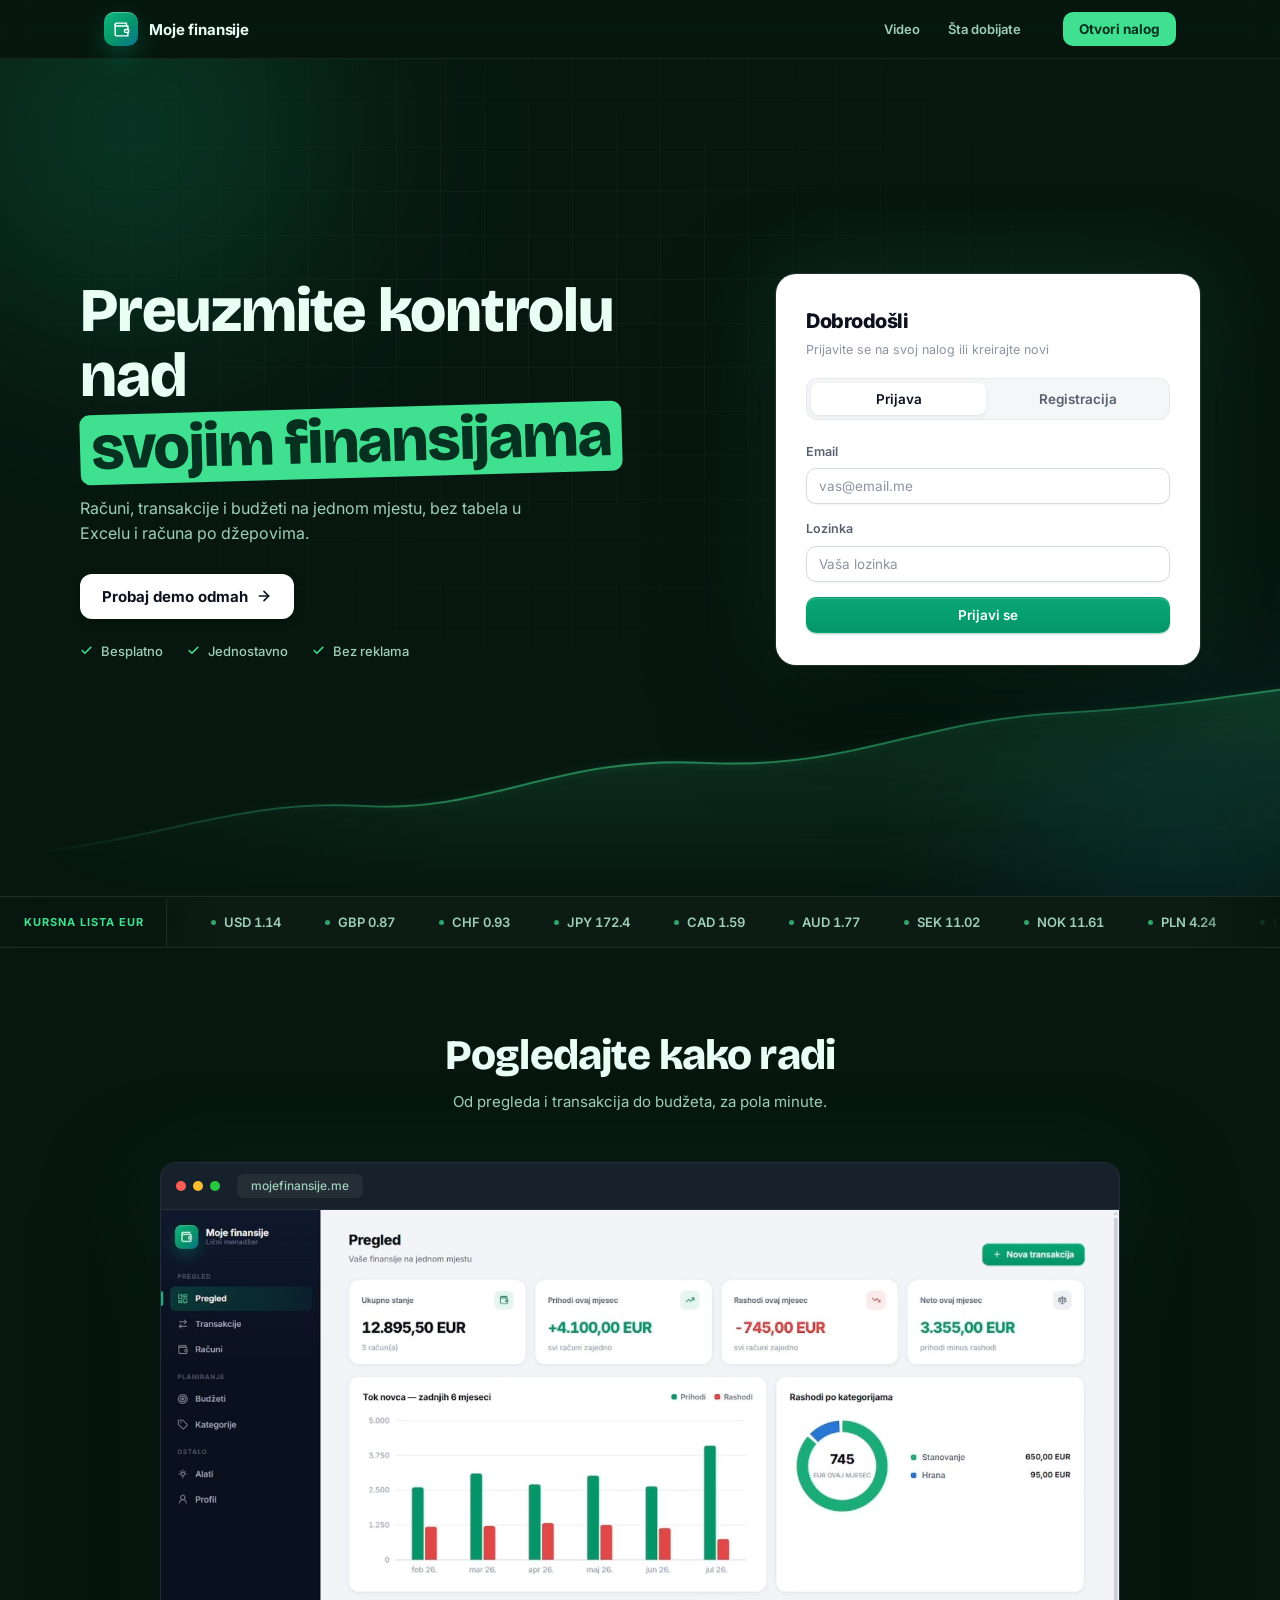
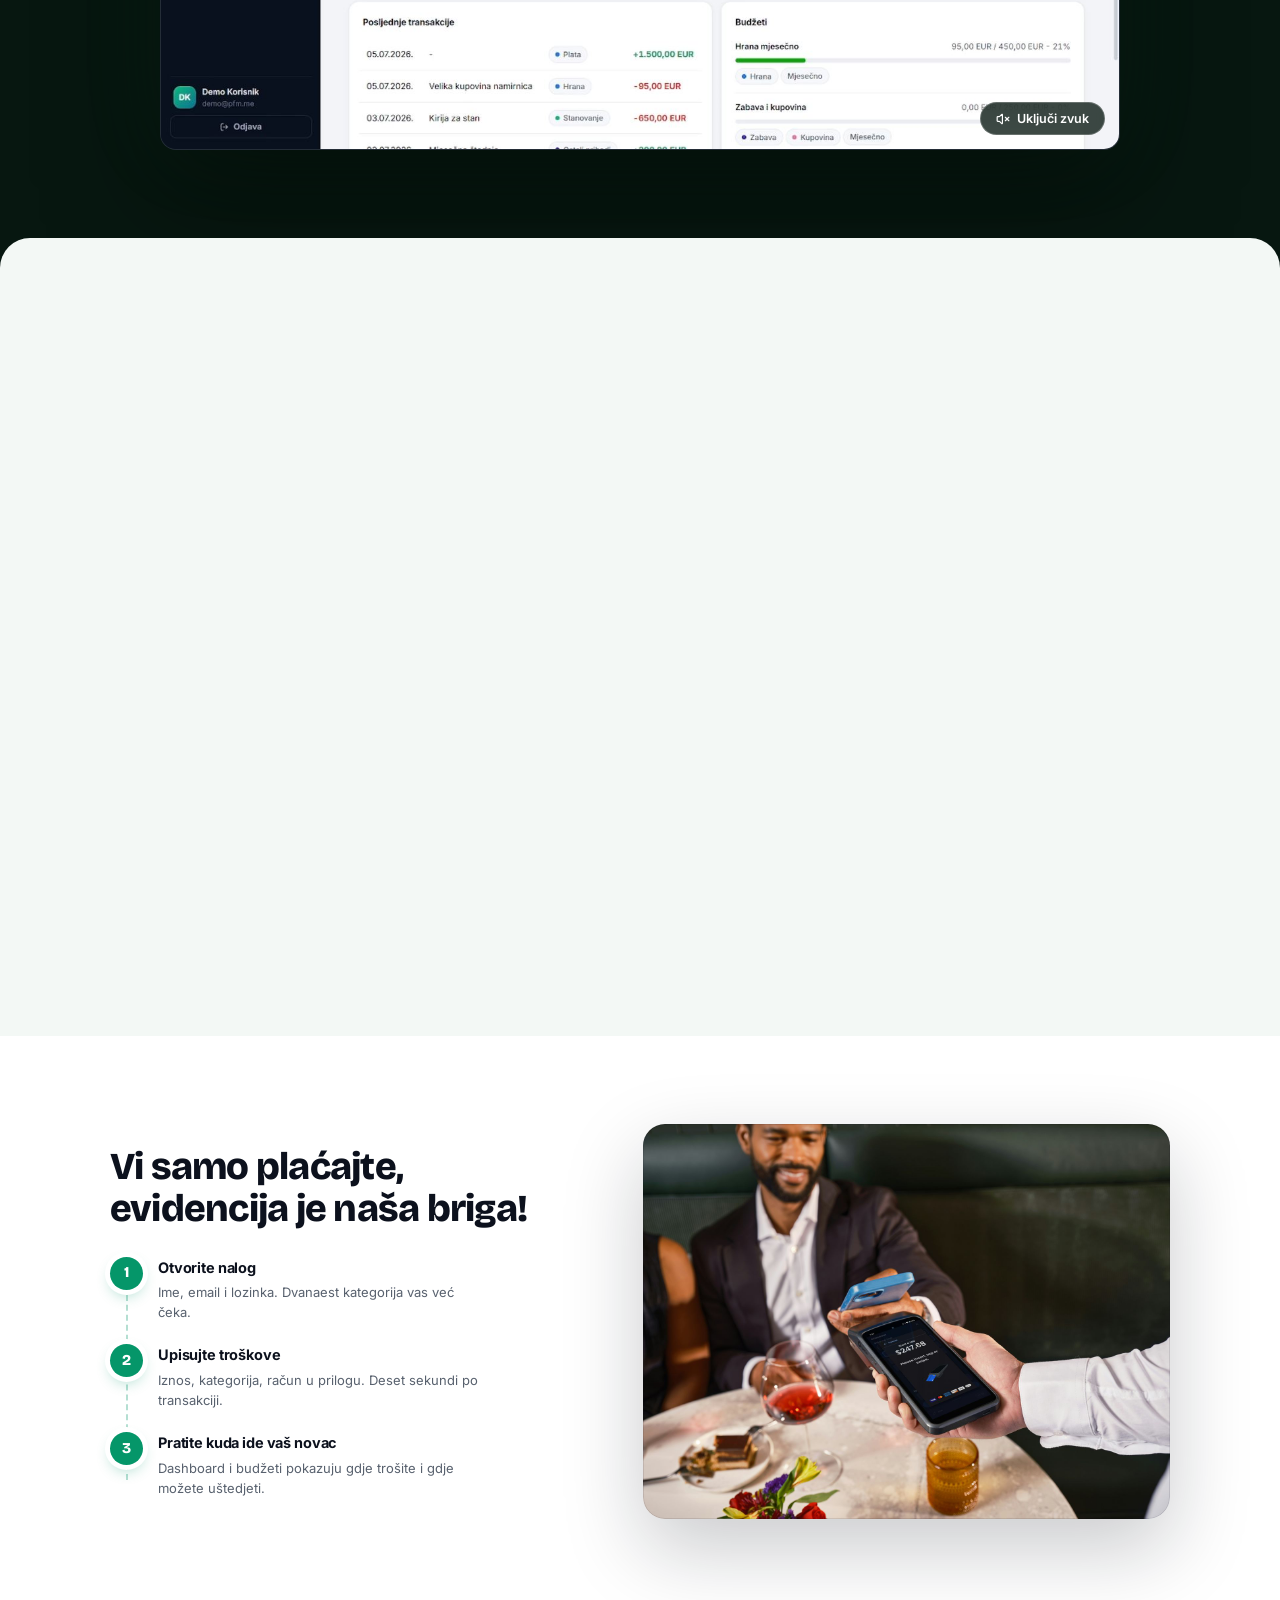
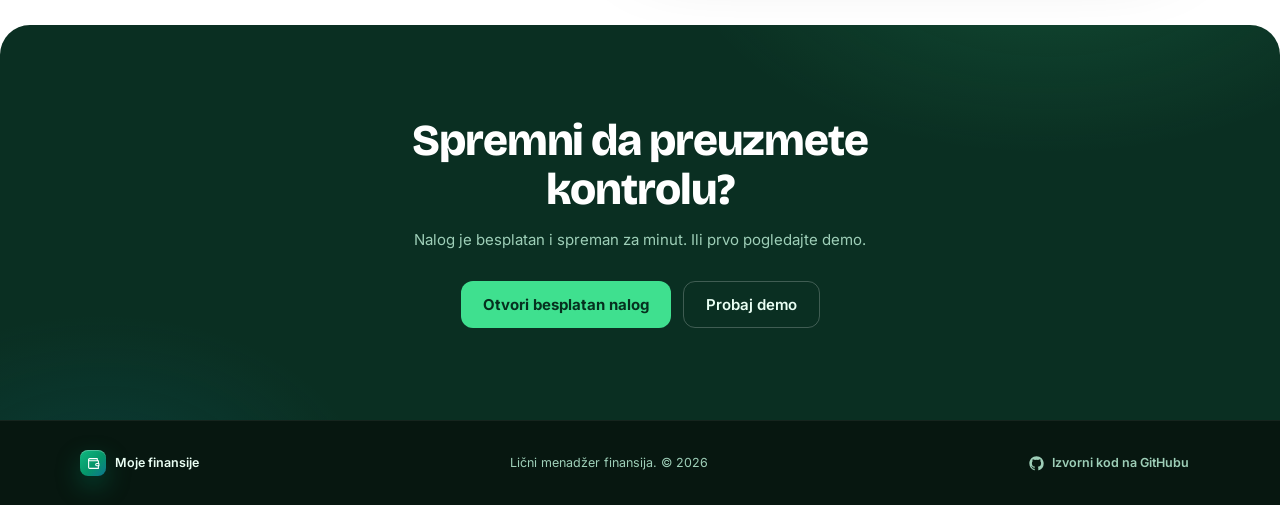
==== commit 8033f2be: "Ponavljajuce transakcije, CSV izvoz, budzet upozorenja, sortiranje i paginacija, tamna tema, mobilna" ====
--- a/src/main/resources/META-INF/resources/index.html
+++ b/src/main/resources/META-INF/resources/index.html
@@ -272,6 +272,10 @@
                     <svg viewBox="0 0 24 24"><path d="M21 12V7H5a2 2 0 0 1 0-4h14v4"/><path d="M3 5v14a2 2 0 0 0 2 2h16v-5"/><path d="M18 12a2 2 0 0 0 0 4h4v-4Z"/></svg>
                 </div>
                 <div class="sidebar-title"><b>Moje finansije</b><span>Lični menadžer</span></div>
+                <button class="bell-btn" id="bell-btn" type="button" aria-label="Upozorenja za budžete">
+                    <svg class="ico" viewBox="0 0 24 24"><path d="M10.268 21a2 2 0 0 0 3.464 0"/><path d="M3.262 15.326A1 1 0 0 0 4 17h16a1 1 0 0 0 .74-1.673C19.41 13.956 18 12.499 18 8A6 6 0 0 0 6 8c0 4.499-1.411 5.956-2.738 7.326"/></svg>
+                    <span class="bell-badge hidden" id="bell-badge">0</span>
+                </button>
             </div>
             <nav class="sidebar-nav" id="nav">
                 <div class="nav-label">Pregled</div>
@@ -318,6 +322,10 @@
                         <span id="user-email" class="muted">-</span>
                     </div>
                 </div>
+                <button id="theme-btn" class="btn btn-ghost btn-block" type="button">
+                    <svg class="ico ico-sm" id="theme-icon" viewBox="0 0 24 24"><path d="M12 3a6 6 0 0 0 9 9 9 9 0 1 1-9-9Z"/></svg>
+                    <span id="theme-label">Tamna tema</span>
+                </button>
                 <button id="logout-btn" class="btn btn-ghost btn-block" type="button">
                     <svg class="ico ico-sm" viewBox="0 0 24 24"><path d="M9 21H5a2 2 0 0 1-2-2V5a2 2 0 0 1 2-2h4"/><path d="m16 17 5-5-5-5"/><path d="M21 12H9"/></svg>
                     Odjava
@@ -327,6 +335,29 @@
         <main class="content">
             <div id="view" class="view"></div>
         </main>
+
+        <nav class="mobile-nav" id="mobile-nav" aria-label="Navigacija">
+            <a href="#/dashboard" data-route="dashboard">
+                <svg class="ico" viewBox="0 0 24 24"><rect width="7" height="9" x="3" y="3" rx="1"/><rect width="7" height="5" x="14" y="3" rx="1"/><rect width="7" height="9" x="14" y="12" rx="1"/><rect width="7" height="5" x="3" y="16" rx="1"/></svg>
+                <span>Pregled</span>
+            </a>
+            <a href="#/transactions" data-route="transactions">
+                <svg class="ico" viewBox="0 0 24 24"><path d="m16 3 4 4-4 4"/><path d="M20 7H4"/><path d="m8 21-4-4 4-4"/><path d="M4 17h16"/></svg>
+                <span>Transakcije</span>
+            </a>
+            <a href="#/accounts" data-route="accounts">
+                <svg class="ico" viewBox="0 0 24 24"><path d="M21 12V7H5a2 2 0 0 1 0-4h14v4"/><path d="M3 5v14a2 2 0 0 0 2 2h16v-5"/><path d="M18 12a2 2 0 0 0 0 4h4v-4Z"/></svg>
+                <span>Računi</span>
+            </a>
+            <a href="#/budgets" data-route="budgets">
+                <svg class="ico" viewBox="0 0 24 24"><circle cx="12" cy="12" r="10"/><circle cx="12" cy="12" r="6"/><circle cx="12" cy="12" r="2"/></svg>
+                <span>Budžeti</span>
+            </a>
+            <button id="mobile-more" type="button">
+                <svg class="ico" viewBox="0 0 24 24"><circle cx="12" cy="12" r="1"/><circle cx="19" cy="12" r="1"/><circle cx="5" cy="12" r="1"/></svg>
+                <span>Još</span>
+            </button>
+        </nav>
     </div>
 
     <!-- Modal -->
--- a/src/main/resources/META-INF/resources/css/app.css
+++ b/src/main/resources/META-INF/resources/css/app.css
@@ -34,6 +34,7 @@
     /* Grafikoni — ink i chrome */
     --chart-grid: #eceff4;
     --chart-axis: #c9cfd9;
+    --track: #edf0f4;
 
     /* Sidebar */
     --sb-bg: #0b1220;
@@ -53,6 +54,37 @@
     --font: 'Inter', system-ui, -apple-system, 'Segoe UI', Roboto, sans-serif;
 }
 
+/* Tamna tema — vazi samo u aplikaciji (atribut se postavlja tek nakon prijave) */
+:root[data-theme="dark"] {
+    --bg: #0e1420;
+    --surface: #161d2b;
+    --surface-2: #1b2334;
+    --border: #252e42;
+    --border-strong: #33405b;
+    --text: #e8ecf4;
+    --text-2: #a3adc2;
+    --text-3: #6f7a94;
+    --brand-soft: rgba(16, 185, 129, .13);
+    --expense-soft: rgba(230, 103, 103, .15);
+    --danger-soft: rgba(230, 103, 103, .15);
+    --chart-grid: #222b3e;
+    --chart-axis: #38445f;
+    --track: #232c3f;
+    --shadow-xs: 0 1px 2px rgba(0, 0, 0, .3);
+    --shadow-sm: 0 1px 2px rgba(0, 0, 0, .3), 0 2px 8px rgba(0, 0, 0, .25);
+    --shadow-md: 0 2px 4px rgba(0, 0, 0, .3), 0 10px 28px rgba(0, 0, 0, .4);
+    --shadow-lg: 0 8px 16px rgba(0, 0, 0, .4), 0 28px 64px rgba(0, 0, 0, .55);
+    --sb-bg: #0a101c;
+    --sb-bg-2: #0e1626;
+}
+
+:root[data-theme="dark"] .tag-chip { background: rgba(99, 102, 241, .18); color: #a5b4fc; }
+:root[data-theme="dark"] .icon-btn.danger:hover { border-color: rgba(230, 103, 103, .4); }
+:root[data-theme="dark"] .form-error { border-color: rgba(230, 103, 103, .35); }
+:root[data-theme="dark"] .stat-ico.slate { background: var(--surface-2); }
+:root[data-theme="dark"] * { scrollbar-color: #33405b transparent; }
+:root[data-theme="dark"] *::-webkit-scrollbar-thumb { background: #33405b; border: 3px solid transparent; background-clip: content-box; }
+
 * { box-sizing: border-box; margin: 0; padding: 0; }
 
 html, body { height: 100%; }
@@ -113,6 +145,35 @@
 }
 
 .sidebar-brand { display: flex; align-items: center; gap: 12px; padding: 2px 8px 22px; }
+
+.bell-btn {
+    position: relative;
+    margin-left: auto;
+    width: 34px; height: 34px;
+    flex-shrink: 0;
+    border: 0;
+    border-radius: 9px;
+    background: transparent;
+    color: var(--sb-text);
+    display: flex; align-items: center; justify-content: center;
+    cursor: pointer;
+    transition: background .14s, color .14s;
+}
+.bell-btn:hover { background: rgba(255, 255, 255, .08); color: #fff; }
+.bell-btn .ico { width: 16px; height: 16px; }
+.bell-badge {
+    position: absolute;
+    top: -4px; right: -4px;
+    min-width: 17px; height: 17px;
+    padding: 0 4px;
+    border-radius: 999px;
+    background: var(--status-over);
+    color: #fff;
+    font-size: 10.5px;
+    font-weight: 700;
+    display: flex; align-items: center; justify-content: center;
+    border: 2px solid var(--sb-bg);
+}
 .sidebar-brand .brand-mark { width: 38px; height: 38px; border-radius: 11px; }
 .sidebar-brand .brand-mark svg { width: 19px; height: 19px; }
 .sidebar-title { display: flex; flex-direction: column; line-height: 1.15; }
@@ -428,7 +489,7 @@
 .doughnut-wrap { display: flex; align-items: center; gap: 26px; }
 
 /* Budzeti */
-.budget-bar { height: 7px; background: #edf0f4; border-radius: 999px; overflow: hidden; margin-top: 9px; }
+.budget-bar { height: 7px; background: var(--track); border-radius: 999px; overflow: hidden; margin-top: 9px; }
 .budget-bar-fill { height: 100%; border-radius: 999px; background: var(--status-good); transition: width .4s cubic-bezier(.16, 1, .3, 1); }
 .budget-bar-fill.warn { background: var(--status-warn); }
 .budget-bar-fill.over { background: var(--status-over); }
@@ -571,6 +632,139 @@
 }
 
 /* =========================================================
+   Skeleton loaderi
+   ========================================================= */
+.sk {
+    position: relative;
+    overflow: hidden;
+    background: var(--surface-2);
+    border-radius: 8px;
+}
+.sk::after {
+    content: "";
+    position: absolute;
+    inset: 0;
+    transform: translateX(-100%);
+    background: linear-gradient(90deg, transparent, rgba(255, 255, 255, .55), transparent);
+    animation: sk-sweep 1.4s ease-in-out infinite;
+}
+:root[data-theme="dark"] .sk::after {
+    background: linear-gradient(90deg, transparent, rgba(255, 255, 255, .06), transparent);
+}
+@keyframes sk-sweep { to { transform: translateX(100%); } }
+
+.sk-line { height: 12px; }
+.sk-block { height: 100%; min-height: 120px; border-radius: 12px; }
+
+/* =========================================================
+   Sortiranje i paginacija tabele
+   ========================================================= */
+th.sortable { cursor: pointer; user-select: none; transition: color .12s; }
+th.sortable:hover { color: var(--text); }
+th.sortable .sort-arrow { font-size: 8.5px; margin-left: 4px; }
+
+.pager {
+    display: flex;
+    align-items: center;
+    justify-content: space-between;
+    gap: 12px;
+    margin-top: 16px;
+}
+.pager-info { font-size: 12.5px; color: var(--text-3); font-variant-numeric: tabular-nums; }
+.pager-controls { display: flex; align-items: center; gap: 8px; }
+.pager-page { font-size: 12.5px; font-weight: 600; color: var(--text-2); font-variant-numeric: tabular-nums; }
+
+/* =========================================================
+   Upozorenja za budzete
+   ========================================================= */
+.alert-row { padding: 12px 0; border-bottom: 1px solid var(--border); }
+.alert-row:last-child { border-bottom: 0; padding-bottom: 0; }
+.alert-head { display: flex; justify-content: space-between; align-items: baseline; gap: 10px; font-size: 13.5px; }
+.alert-head strong { font-weight: 600; }
+.alert-head .pct { font-weight: 700; font-variant-numeric: tabular-nums; }
+.alert-head .pct.warn { color: #b45309; }
+.alert-head .pct.over { color: var(--danger); }
+:root[data-theme="dark"] .alert-head .pct.warn { color: var(--status-warn); }
+.alert-sub { font-size: 12px; color: var(--text-3); margin-top: 2px; font-variant-numeric: tabular-nums; }
+.alert-ok { text-align: center; padding: 22px 0 8px; color: var(--text-2); font-size: 13.5px; }
+.alert-ok .ico { width: 30px; height: 30px; stroke: var(--status-good); display: block; margin: 0 auto 10px; }
+
+/* =========================================================
+   Ponavljajuce transakcije
+   ========================================================= */
+.rec-row { display: flex; align-items: center; gap: 12px; padding: 12px 0; border-bottom: 1px solid var(--border); }
+.rec-row:last-child { border-bottom: 0; }
+.rec-row.paused { opacity: .55; }
+.rec-day {
+    width: 40px; height: 40px;
+    flex-shrink: 0;
+    border-radius: 11px;
+    background: var(--brand-soft);
+    color: var(--brand-600);
+    display: flex; flex-direction: column; align-items: center; justify-content: center;
+    line-height: 1.05;
+}
+.rec-day b { font-size: 14px; font-weight: 800; }
+.rec-day span { font-size: 8px; font-weight: 700; text-transform: uppercase; letter-spacing: .04em; }
+:root[data-theme="dark"] .rec-day { color: #34d399; }
+.rec-info { flex: 1; min-width: 0; }
+.rec-info b { display: block; font-size: 13.5px; font-weight: 600; white-space: nowrap; overflow: hidden; text-overflow: ellipsis; }
+.rec-info span { font-size: 12px; color: var(--text-3); }
+.rec-amount { font-weight: 700; font-variant-numeric: tabular-nums; font-size: 13.5px; white-space: nowrap; }
+
+/* Prekidac (toggle) */
+.switch {
+    appearance: none;
+    -webkit-appearance: none;
+    position: relative;
+    width: 36px; height: 20px;
+    padding: 0;
+    border: 0;
+    border-radius: 999px;
+    background: var(--border-strong);
+    cursor: pointer;
+    flex-shrink: 0;
+    box-shadow: none;
+    transition: background .15s;
+}
+.switch:checked { background: var(--brand); }
+.switch::after {
+    content: "";
+    position: absolute;
+    top: 2px; left: 2px;
+    width: 16px; height: 16px;
+    border-radius: 50%;
+    background: #fff;
+    transition: transform .18s cubic-bezier(.16, 1, .3, 1);
+}
+.switch:checked::after { transform: translateX(16px); }
+
+/* =========================================================
+   Mobilna navigacija
+   ========================================================= */
+.mobile-nav { display: none; }
+
+.more-grid { display: grid; grid-template-columns: 1fr 1fr; gap: 10px; }
+.more-item {
+    display: flex;
+    align-items: center;
+    gap: 10px;
+    padding: 13px 14px;
+    border: 1px solid var(--border);
+    border-radius: 12px;
+    background: var(--surface-2);
+    font-family: inherit;
+    font-size: 13.5px;
+    font-weight: 600;
+    color: var(--text);
+    cursor: pointer;
+    text-align: left;
+}
+.more-item .ico { width: 17px; height: 17px; color: var(--text-2); flex-shrink: 0; }
+.more-item.danger { color: var(--danger); }
+.more-item.danger .ico { color: var(--danger); }
+
+/* =========================================================
    Responsive & pristupacnost
    ========================================================= */
 @media (max-width: 1000px) {
@@ -580,13 +774,41 @@
 
 @media (max-width: 780px) {
     .layout { grid-template-columns: 1fr; }
-    .sidebar { position: static; height: auto; }
-    .sidebar-nav { flex-direction: row; flex-wrap: wrap; }
-    .nav-label { display: none; }
-    .sidebar-nav a.active::before { display: none; }
-    .content { padding: 18px 14px 32px; }
+    .sidebar { display: none; }
+    .content { padding: 18px 14px 100px; }
     .form-grid { grid-template-columns: 1fr; }
     .doughnut-wrap { flex-direction: column; align-items: stretch; }
+
+    .mobile-nav {
+        display: grid;
+        grid-template-columns: repeat(5, 1fr);
+        position: fixed;
+        left: 0; right: 0; bottom: 0;
+        z-index: 40;
+        background: var(--surface);
+        border-top: 1px solid var(--border);
+        padding: 6px 8px calc(6px + env(safe-area-inset-bottom));
+        box-shadow: 0 -6px 24px rgba(12, 17, 29, .08);
+    }
+    .mobile-nav a, .mobile-nav button {
+        display: flex;
+        flex-direction: column;
+        align-items: center;
+        gap: 3px;
+        padding: 7px 2px 6px;
+        border: 0;
+        background: transparent;
+        border-radius: 10px;
+        font-family: inherit;
+        font-size: 10.5px;
+        font-weight: 600;
+        color: var(--text-3);
+        text-decoration: none;
+        cursor: pointer;
+    }
+    .mobile-nav .ico { width: 19px; height: 19px; }
+    .mobile-nav a.active { color: var(--brand-600); background: var(--brand-soft); }
+    :root[data-theme="dark"] .mobile-nav a.active { color: #34d399; }
 }
 
 @media (prefers-reduced-motion: reduce) {
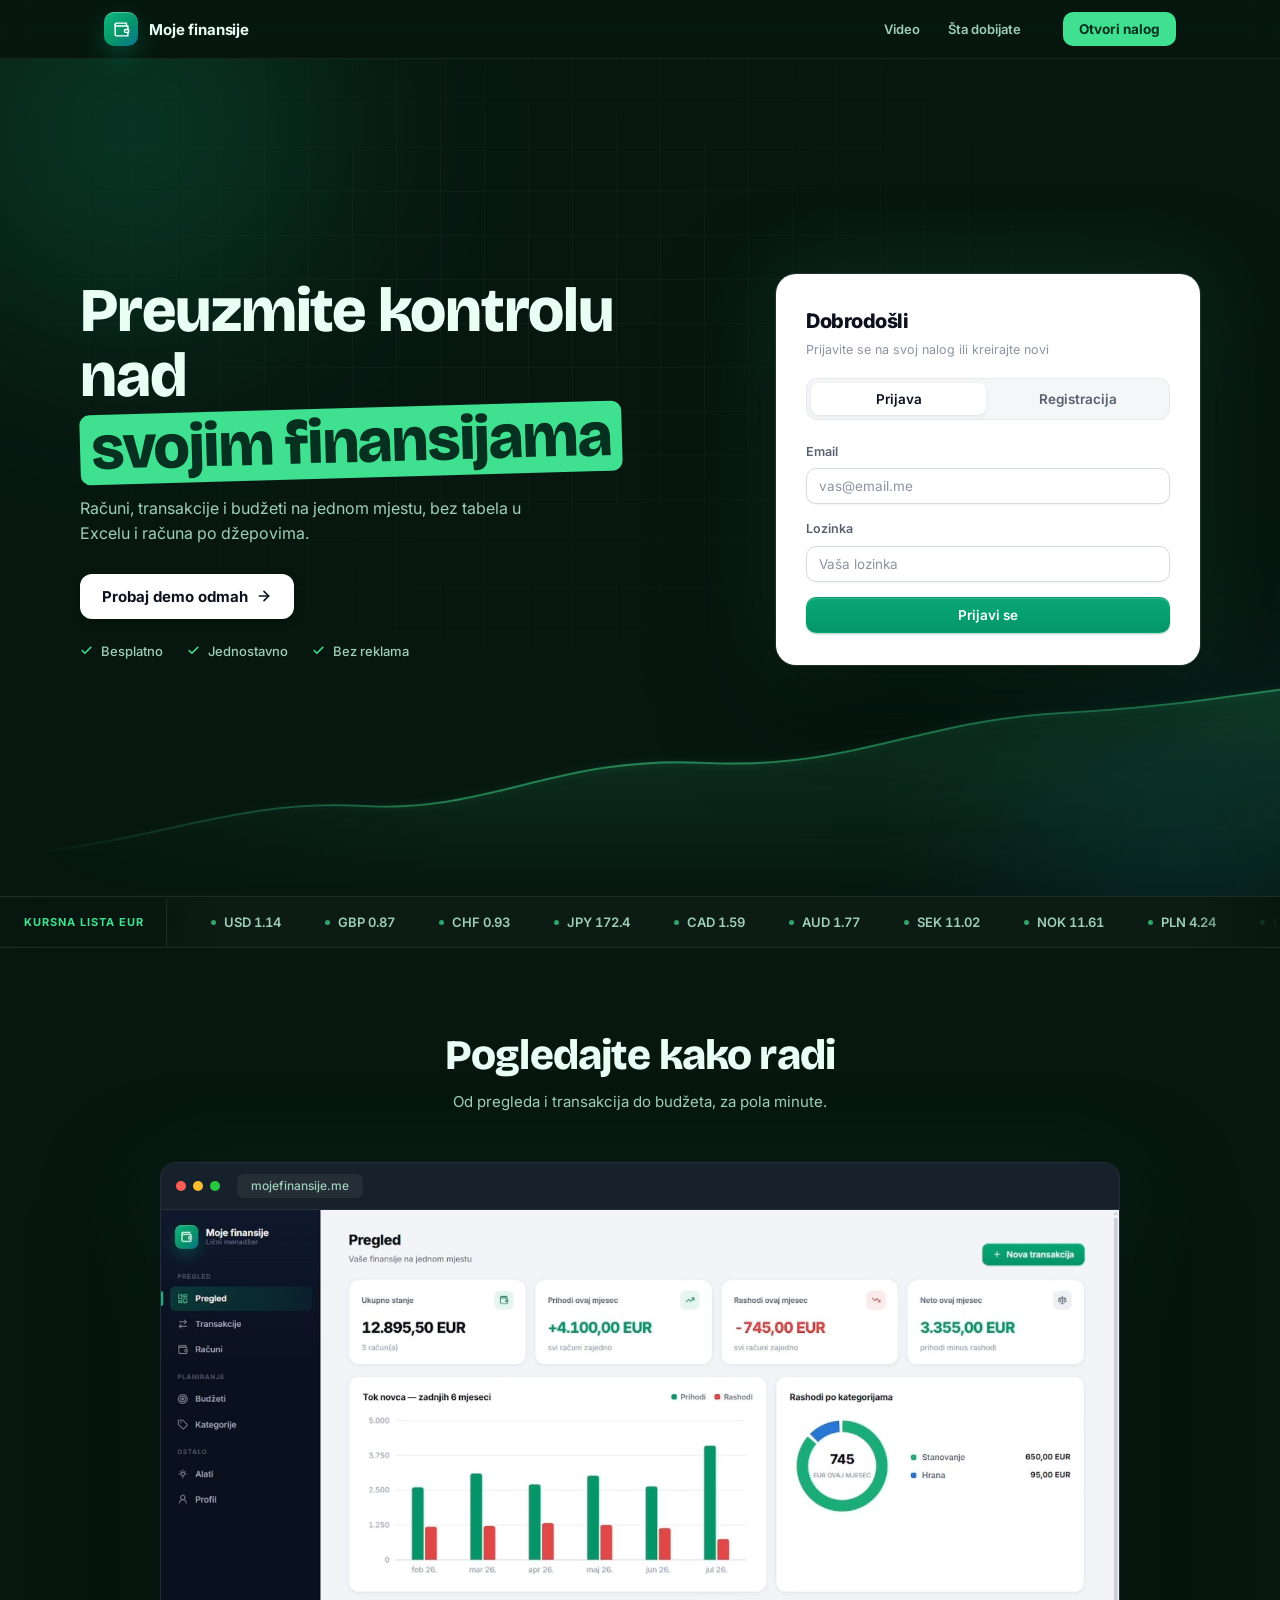
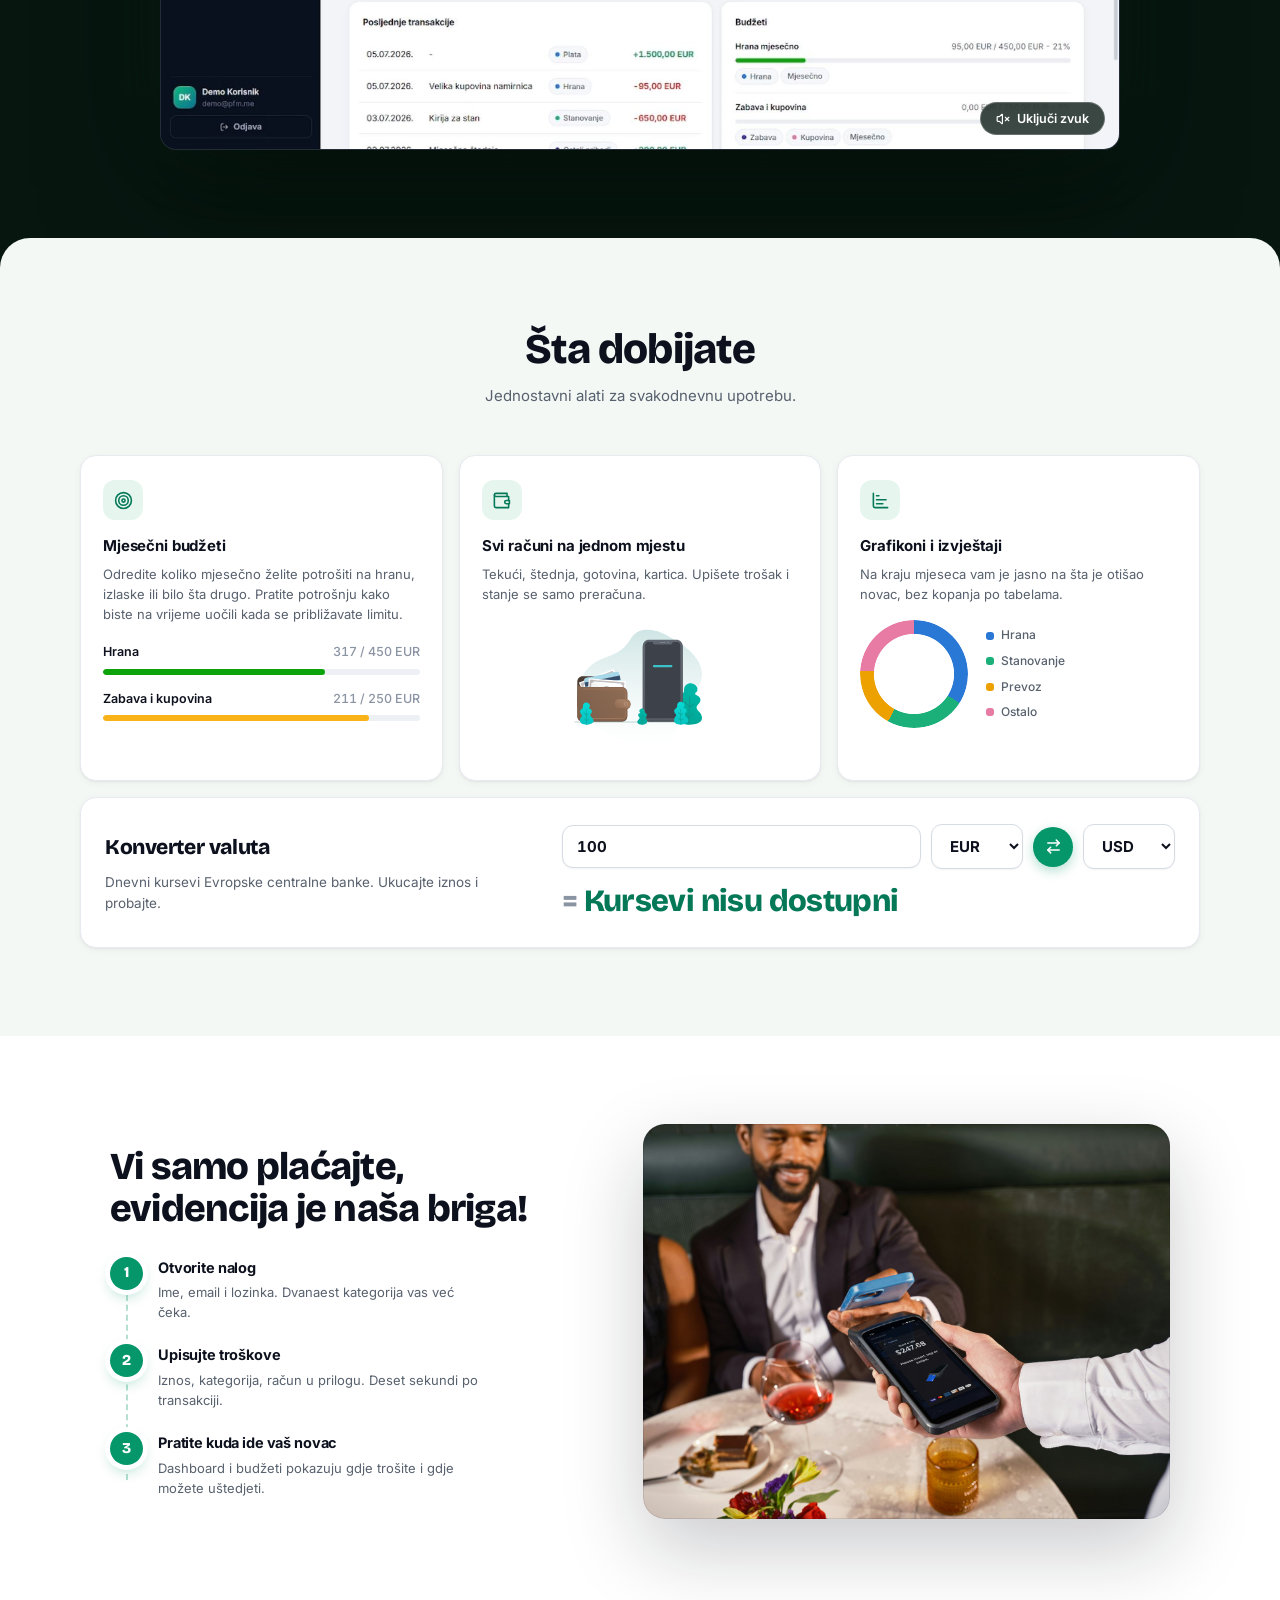
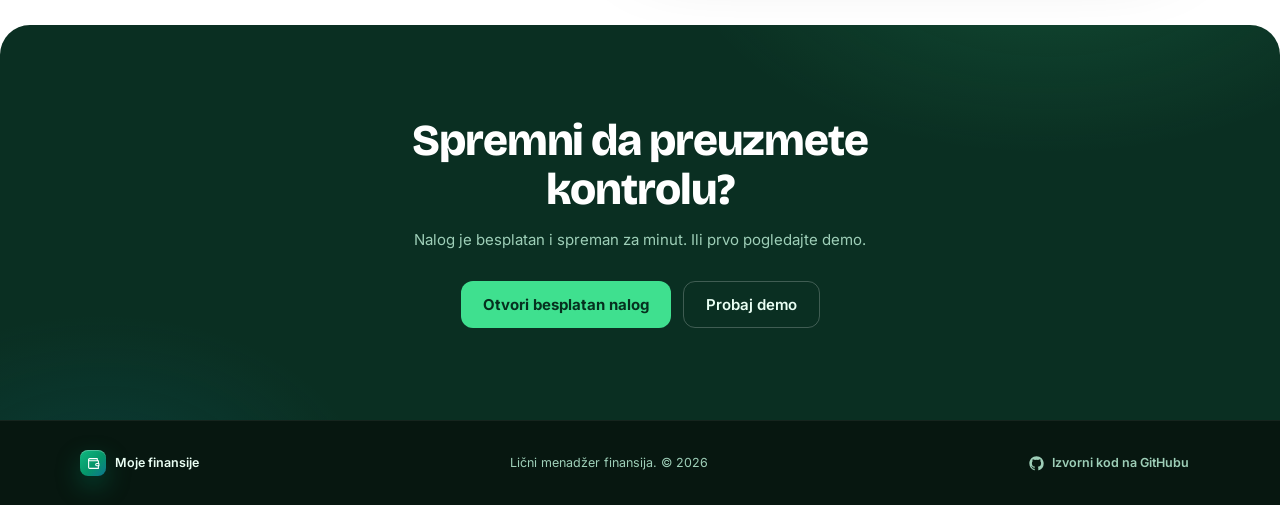
==== commit 9e13ae94: "PWA: manifest, ikone i service worker - aplikacija se moze instalirati i raditi bez mreze" ====
--- a/src/main/resources/META-INF/resources/index.html
+++ b/src/main/resources/META-INF/resources/index.html
@@ -4,6 +4,9 @@
     <meta charset="UTF-8">
     <meta name="viewport" content="width=device-width, initial-scale=1.0">
     <title>Moje finansije - Personal Finance Manager</title>
+    <meta name="theme-color" content="#059669">
+    <link rel="manifest" href="manifest.json">
+    <link rel="apple-touch-icon" href="img/apple-touch-icon.png">
     <link rel="icon" href="data:image/svg+xml,<svg xmlns='http://www.w3.org/2000/svg' viewBox='0 0 100 100'><rect width='100' height='100' rx='24' fill='%23059669'/><text x='50' y='68' font-size='52' text-anchor='middle' fill='white' font-family='sans-serif' font-weight='bold'>M</text></svg>">
     <link rel="preconnect" href="https://fonts.googleapis.com">
     <link rel="preconnect" href="https://fonts.gstatic.com" crossorigin>
--- a/src/main/resources/META-INF/resources/css/app.css
+++ b/src/main/resources/META-INF/resources/css/app.css
@@ -711,6 +711,26 @@
 .rec-info b { display: block; font-size: 13.5px; font-weight: 600; white-space: nowrap; overflow: hidden; text-overflow: ellipsis; }
 .rec-info span { font-size: 12px; color: var(--text-3); }
 .rec-amount { font-weight: 700; font-variant-numeric: tabular-nums; font-size: 13.5px; white-space: nowrap; }
+
+/* Ciljevi stednje */
+.budget-bar-fill.goal-fill { background: linear-gradient(90deg, var(--brand), #0e7490); }
+.goal-card.done { border-color: rgba(5, 150, 105, .35); }
+.goal-done-chip { background: var(--brand-soft); border-color: rgba(5, 150, 105, .3); color: var(--brand-600); }
+.goal-done-chip .ico { width: 12px; height: 12px; stroke-width: 3; }
+:root[data-theme="dark"] .goal-done-chip { color: #34d399; }
+
+.quick-amounts { display: flex; gap: 8px; flex-wrap: wrap; margin-top: 10px; }
+.quick-amounts .qa { cursor: pointer; font-family: inherit; transition: border-color .14s, color .14s, background .14s; }
+.quick-amounts .qa:hover { border-color: var(--brand); color: var(--brand-600); background: var(--brand-soft); }
+
+/* Prebacivanja izmedju racuna */
+.tr-row { display: flex; align-items: center; gap: 12px; padding: 11px 0; border-bottom: 1px solid var(--border); font-size: 13px; }
+.tr-row:last-child { border-bottom: 0; }
+.tr-date { color: var(--text-3); font-variant-numeric: tabular-nums; white-space: nowrap; }
+.tr-route { flex: 1; min-width: 0; }
+.tr-route b { font-weight: 600; }
+.tr-route > span { display: block; font-size: 11.5px; color: var(--text-3); }
+.tr-row .amount { font-size: 13px; }
 
 /* Prekidac (toggle) */
 .switch {
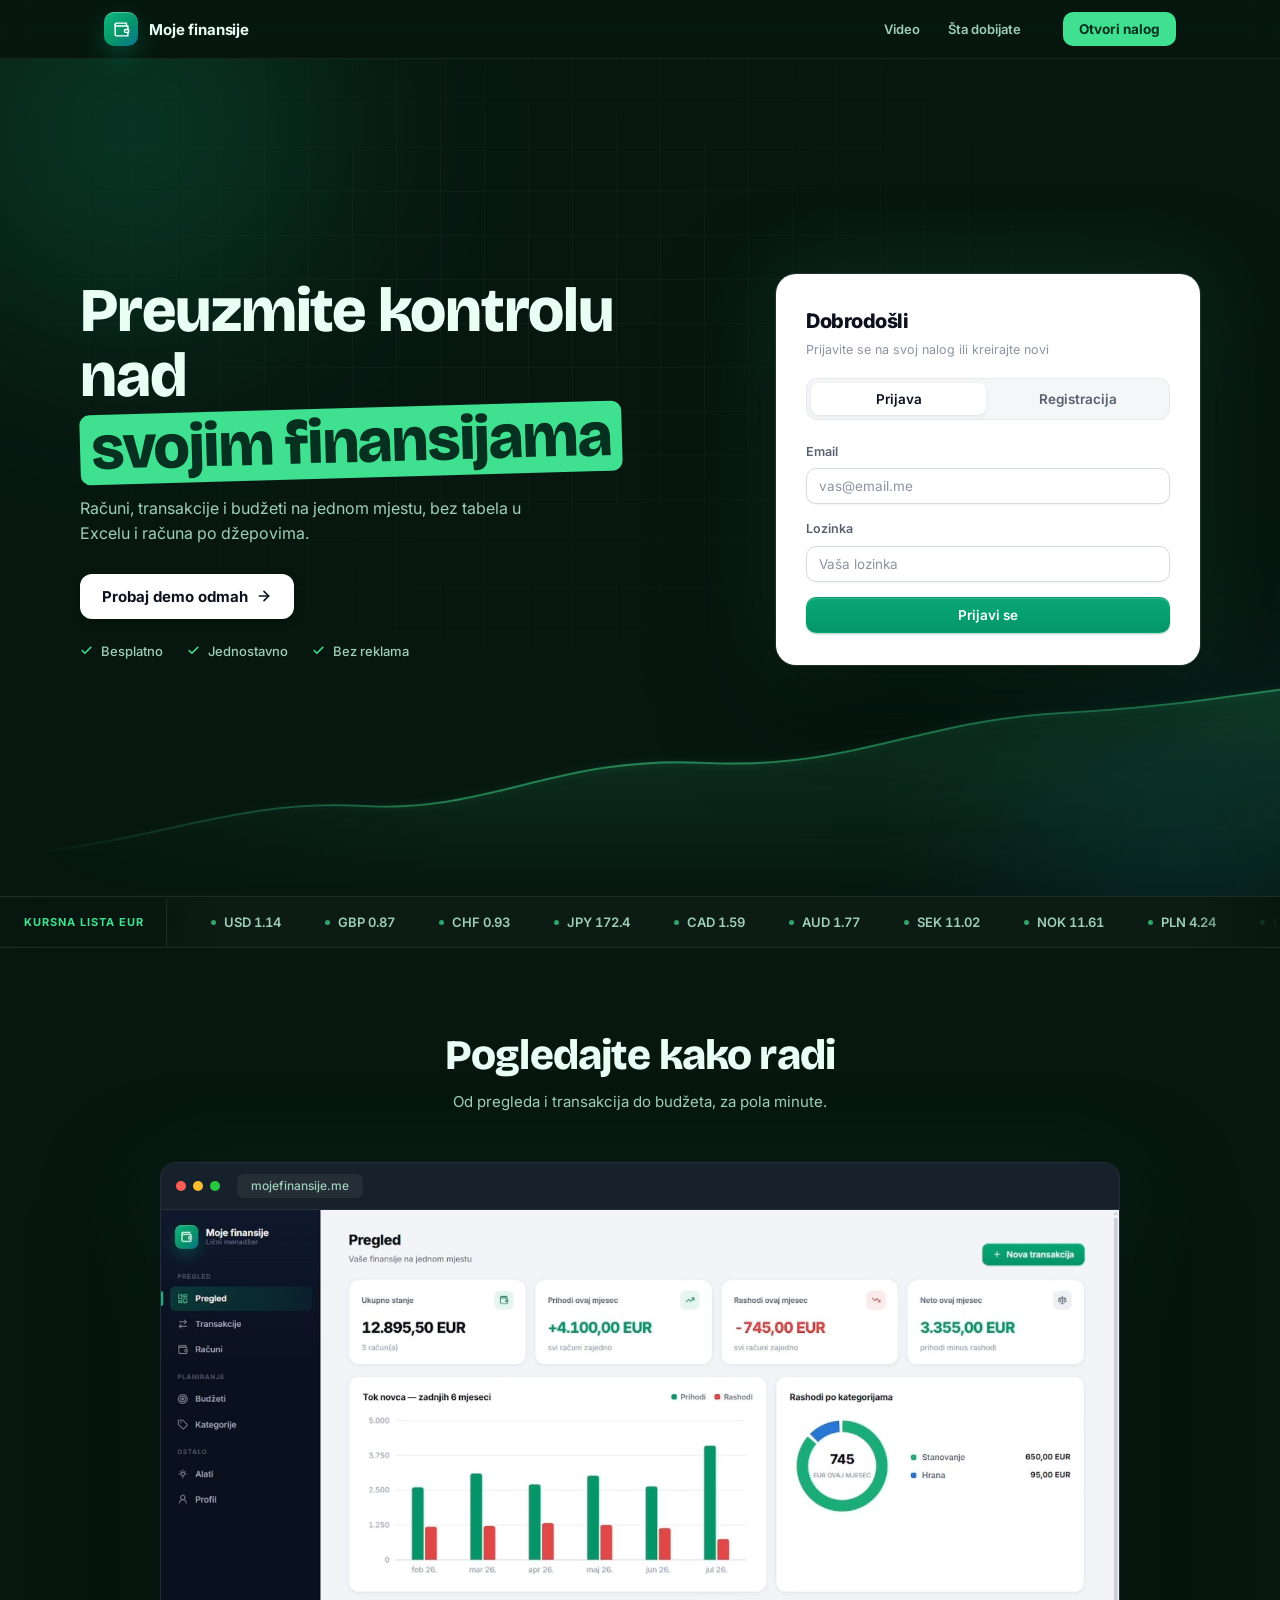
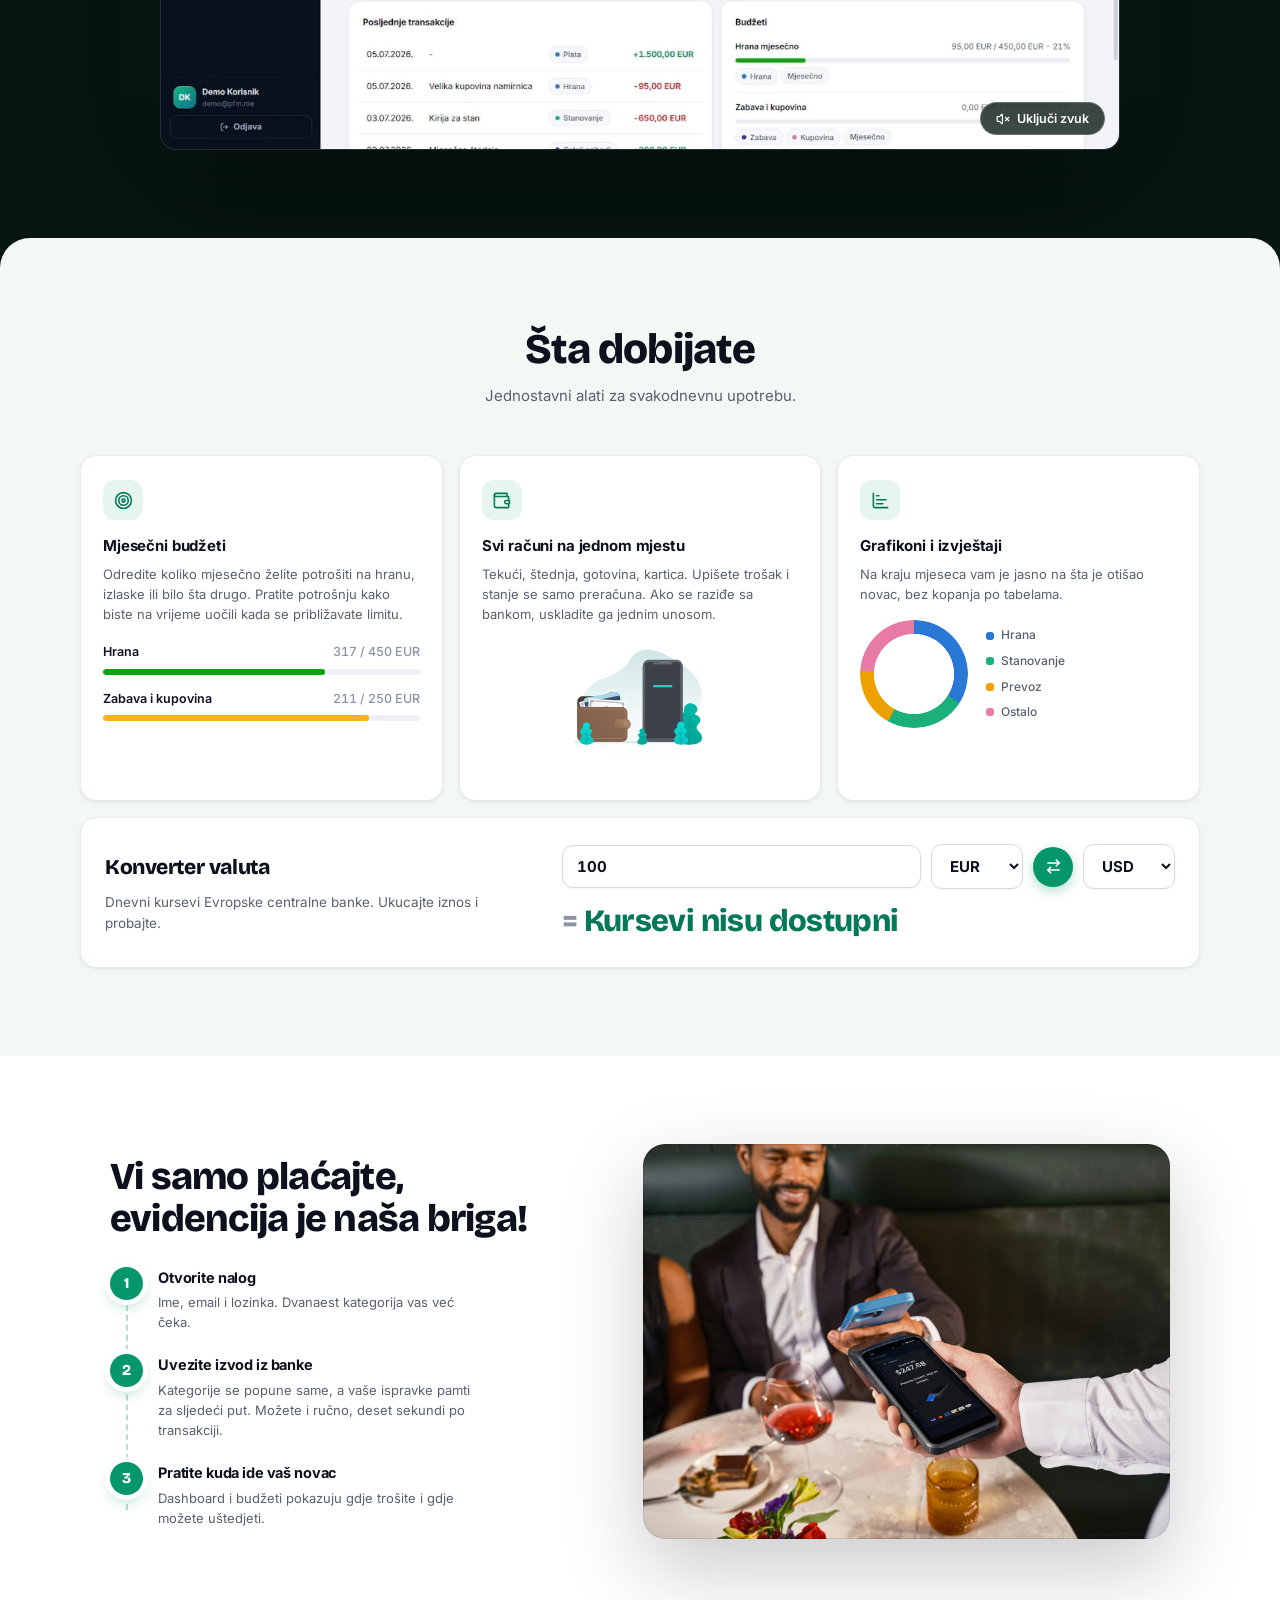
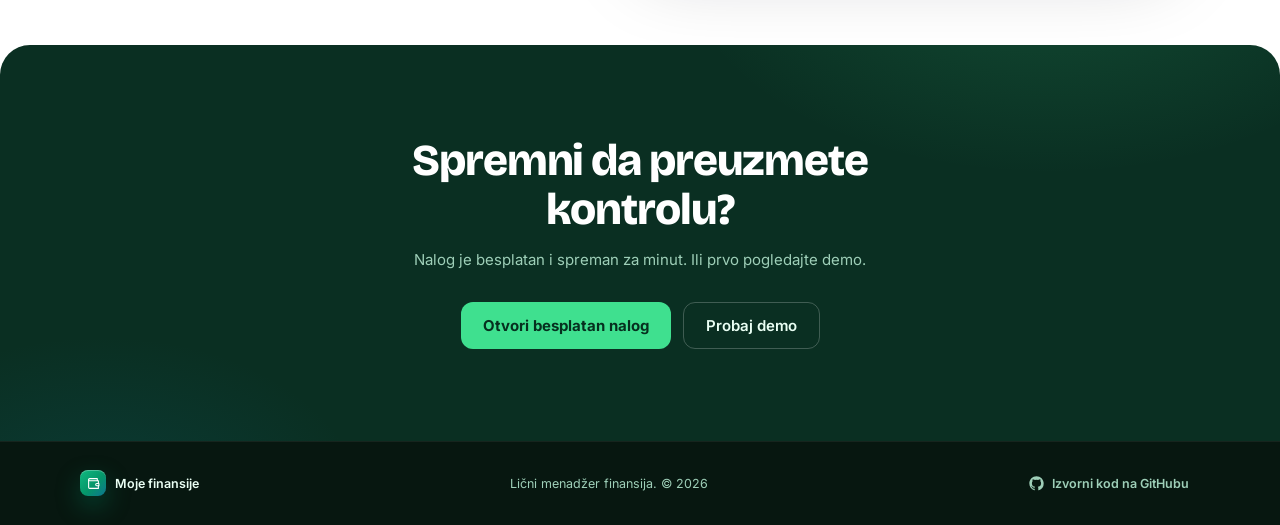
==== commit 170022e8: "Landing prati nove mogucnosti: korak 2 vodi kroz uvoz izvoda umjesto rucnog unosa, kartica racuna po" ====
--- a/src/main/resources/META-INF/resources/index.html
+++ b/src/main/resources/META-INF/resources/index.html
@@ -176,7 +176,8 @@
                 <div class="lp-feature reveal" style="transition-delay:.1s">
                     <div class="lp-feature-ico"><svg viewBox="0 0 24 24"><path d="M21 12V7H5a2 2 0 0 1 0-4h14v4"/><path d="M3 5v14a2 2 0 0 0 2 2h16v-5"/><path d="M18 12a2 2 0 0 0 0 4h4v-4Z"/></svg></div>
                     <h3>Svi računi na jednom mjestu</h3>
-                    <p>Tekući, štednja, gotovina, kartica. Upišete trošak i stanje se samo preračuna.</p>
+                    <p>Tekući, štednja, gotovina, kartica. Upišete trošak i stanje se samo preračuna.
+                        Ako se raziđe sa bankom, uskladite ga jednim unosom.</p>
                     <div id="wallet-anim" class="lp-b-anim" aria-hidden="true"></div>
                 </div>
                 <div class="lp-feature reveal" style="transition-delay:.2s">
@@ -225,7 +226,7 @@
                         </li>
                         <li>
                             <span class="num">2</span>
-                            <div><b>Upisujte troškove</b><span>Iznos, kategorija, račun u prilogu. Deset sekundi po transakciji.</span></div>
+                            <div><b>Uvezite izvod iz banke</b><span>Kategorije se popune same, a vaše ispravke pamti za sljedeći put. Možete i ručno, deset sekundi po transakciji.</span></div>
                         </li>
                         <li>
                             <span class="num">3</span>
--- a/src/main/resources/META-INF/resources/css/app.css
+++ b/src/main/resources/META-INF/resources/css/app.css
@@ -486,6 +486,13 @@
 .chart-legend .dot { width: 9px; height: 9px; border-radius: 3px; flex-shrink: 0; }
 .chart-legend .legend-value { margin-left: auto; font-weight: 700; font-variant-numeric: tabular-nums; font-size: 12.5px; }
 
+.legend-row.clickable { cursor: pointer; margin: 0 -7px; padding: 3px 7px; border-radius: 8px; transition: background .12s; }
+.legend-row.clickable:hover { background: var(--surface-2); }
+
+.drill-head { display: flex; align-items: center; gap: 9px; font-size: 13.5px; margin-bottom: 8px; }
+.drill-head .dot { width: 10px; height: 10px; border-radius: 3px; flex-shrink: 0; }
+.drill-head b { font-variant-numeric: tabular-nums; }
+
 .doughnut-wrap { display: flex; align-items: center; gap: 26px; }
 
 /* Budzeti */
@@ -572,6 +579,7 @@
     box-shadow: var(--shadow-lg);
     animation: modal-in .22s cubic-bezier(.16, 1, .3, 1);
 }
+.modal.wide { width: min(820px, 100%); }
 
 @keyframes modal-in {
     from { opacity: 0; transform: translateY(14px) scale(.98); }
@@ -595,6 +603,38 @@
 .attachment-row a { color: var(--brand-600); text-decoration: none; font-weight: 600; display: inline-flex; align-items: center; gap: 6px; }
 .attachment-row a:hover { text-decoration: underline; }
 .attachment-size { color: var(--text-3); font-size: 12px; }
+
+/* =========================================================
+   Potvrda (confirm dijalog)
+   ========================================================= */
+.confirm-backdrop {
+    position: fixed;
+    inset: 0;
+    background: rgba(9, 13, 24, .55);
+    backdrop-filter: blur(4px);
+    display: flex;
+    align-items: center;
+    justify-content: center;
+    padding: 20px;
+    z-index: 70;
+    animation: fade-in .14s ease-out;
+}
+
+.confirm-box {
+    background: var(--surface);
+    border-radius: 16px;
+    width: min(380px, 100%);
+    padding: 22px 24px;
+    box-shadow: var(--shadow-lg);
+    animation: modal-in .2s cubic-bezier(.16, 1, .3, 1);
+}
+.confirm-box h3 { font-size: 15.5px; font-weight: 700; letter-spacing: -.01em; }
+.confirm-box p { font-size: 13.5px; color: var(--text-2); margin-top: 8px; line-height: 1.55; }
+.confirm-actions { display: flex; justify-content: flex-end; gap: 10px; margin-top: 20px; }
+
+.btn-danger-solid { background: var(--danger); color: #fff; }
+.btn-danger-solid:hover { background: #b32f2f; }
+.btn-danger-solid:focus-visible { outline: none; box-shadow: 0 0 0 3px rgba(208, 59, 59, .3); }
 
 /* =========================================================
    Toast
@@ -675,17 +715,44 @@
 .pager-page { font-size: 12.5px; font-weight: 600; color: var(--text-2); font-variant-numeric: tabular-nums; }
 
 /* =========================================================
-   Upozorenja za budzete
-   ========================================================= */
-.alert-row { padding: 12px 0; border-bottom: 1px solid var(--border); }
-.alert-row:last-child { border-bottom: 0; padding-bottom: 0; }
-.alert-head { display: flex; justify-content: space-between; align-items: baseline; gap: 10px; font-size: 13.5px; }
-.alert-head strong { font-weight: 600; }
-.alert-head .pct { font-weight: 700; font-variant-numeric: tabular-nums; }
-.alert-head .pct.warn { color: #b45309; }
-.alert-head .pct.over { color: var(--danger); }
-:root[data-theme="dark"] .alert-head .pct.warn { color: var(--status-warn); }
-.alert-sub { font-size: 12px; color: var(--text-3); margin-top: 2px; font-variant-numeric: tabular-nums; }
+   Centar obavjestenja
+   ========================================================= */
+.notif-row {
+    display: flex;
+    align-items: center;
+    gap: 12px;
+    width: 100%;
+    padding: 12px 4px;
+    border: 0;
+    border-bottom: 1px solid var(--border);
+    background: none;
+    text-align: left;
+    font: inherit;
+    color: inherit;
+    cursor: pointer;
+    border-radius: 8px;
+}
+.notif-row:last-child { border-bottom: 0; }
+.notif-row:hover { background: var(--surface-2); }
+.notif-ico {
+    flex: 0 0 auto;
+    width: 36px;
+    height: 36px;
+    border-radius: 10px;
+    display: grid;
+    place-items: center;
+    background: var(--surface-2);
+}
+.notif-ico .ico { width: 18px; height: 18px; stroke: var(--text-2); }
+.notif-row.warn .notif-ico { background: rgba(180, 83, 9, .12); }
+.notif-row.warn .notif-ico .ico { stroke: #b45309; }
+.notif-row.over .notif-ico { background: rgba(227, 73, 72, .12); }
+.notif-row.over .notif-ico .ico { stroke: var(--danger); }
+:root[data-theme="dark"] .notif-row.warn .notif-ico .ico { stroke: var(--status-warn); }
+.notif-body { flex: 1; min-width: 0; display: flex; flex-direction: column; gap: 2px; }
+.notif-body b { font-size: 13.5px; font-weight: 600; }
+.notif-body span { font-size: 12.5px; color: var(--text-3); font-variant-numeric: tabular-nums; }
+.notif-go { flex: 0 0 auto; stroke: var(--text-3); }
 .alert-ok { text-align: center; padding: 22px 0 8px; color: var(--text-2); font-size: 13.5px; }
 .alert-ok .ico { width: 30px; height: 30px; stroke: var(--status-good); display: block; margin: 0 auto 10px; }
 
@@ -712,6 +779,32 @@
 .rec-info span { font-size: 12px; color: var(--text-3); }
 .rec-amount { font-weight: 700; font-variant-numeric: tabular-nums; font-size: 13.5px; white-space: nowrap; }
 
+/* Segmentirani prekidac (period na dashboardu) */
+.seg {
+    display: flex;
+    gap: 4px;
+    background: var(--surface);
+    border: 1px solid var(--border);
+    padding: 4px;
+    border-radius: 10px;
+}
+.seg button {
+    border: 0;
+    background: transparent;
+    font-family: inherit;
+    font-size: 12.5px;
+    font-weight: 600;
+    color: var(--text-2);
+    padding: 6px 12px;
+    border-radius: 7px;
+    cursor: pointer;
+    white-space: nowrap;
+    transition: background .14s, color .14s;
+}
+.seg button:hover { color: var(--text); }
+.seg button.active { background: var(--brand-soft); color: var(--brand-600); }
+:root[data-theme="dark"] .seg button.active { color: #34d399; }
+
 /* Ciljevi stednje */
 .budget-bar-fill.goal-fill { background: linear-gradient(90deg, var(--brand), #0e7490); }
 .goal-card.done { border-color: rgba(5, 150, 105, .35); }
@@ -722,6 +815,15 @@
 .quick-amounts { display: flex; gap: 8px; flex-wrap: wrap; margin-top: 10px; }
 .quick-amounts .qa { cursor: pointer; font-family: inherit; transition: border-color .14s, color .14s, background .14s; }
 .quick-amounts .qa:hover { border-color: var(--brand); color: var(--brand-600); background: var(--brand-soft); }
+
+/* Uvoz izvoda */
+.import-table { font-size: 13px; }
+.import-table td { padding: 8px 10px; }
+.import-table select { font-size: 12.5px; padding: 5px 8px; min-width: 140px; }
+.import-table .imp-inc { width: 16px; height: 16px; box-shadow: none; }
+.import-table tr.dup { opacity: .55; }
+.dup-chip { background: var(--expense-soft); border-color: transparent; color: var(--danger); font-size: 10.5px; padding: 1px 7px; }
+.tr-chip { background: var(--brand-soft); border-color: transparent; color: var(--brand-600); font-size: 10.5px; padding: 1px 7px; }
 
 /* Prebacivanja izmedju racuna */
 .tr-row { display: flex; align-items: center; gap: 12px; padding: 11px 0; border-bottom: 1px solid var(--border); font-size: 13px; }
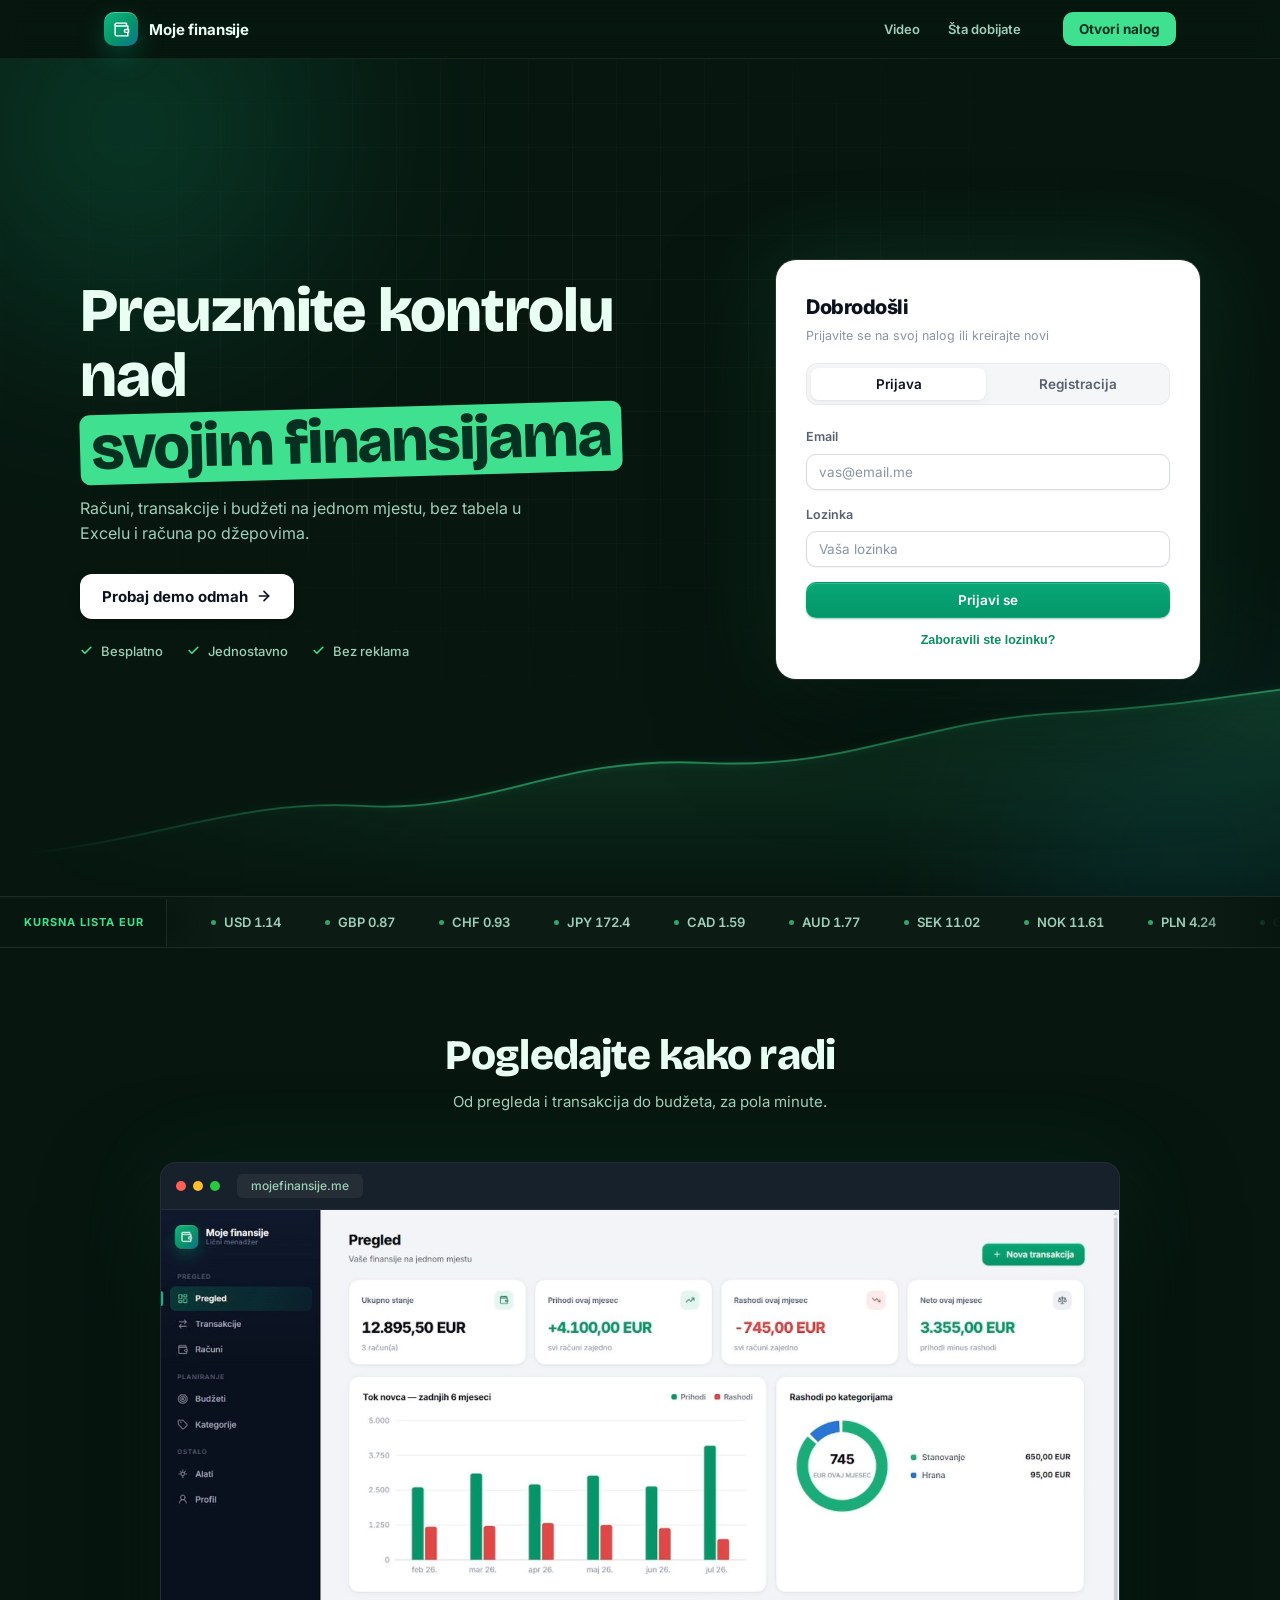
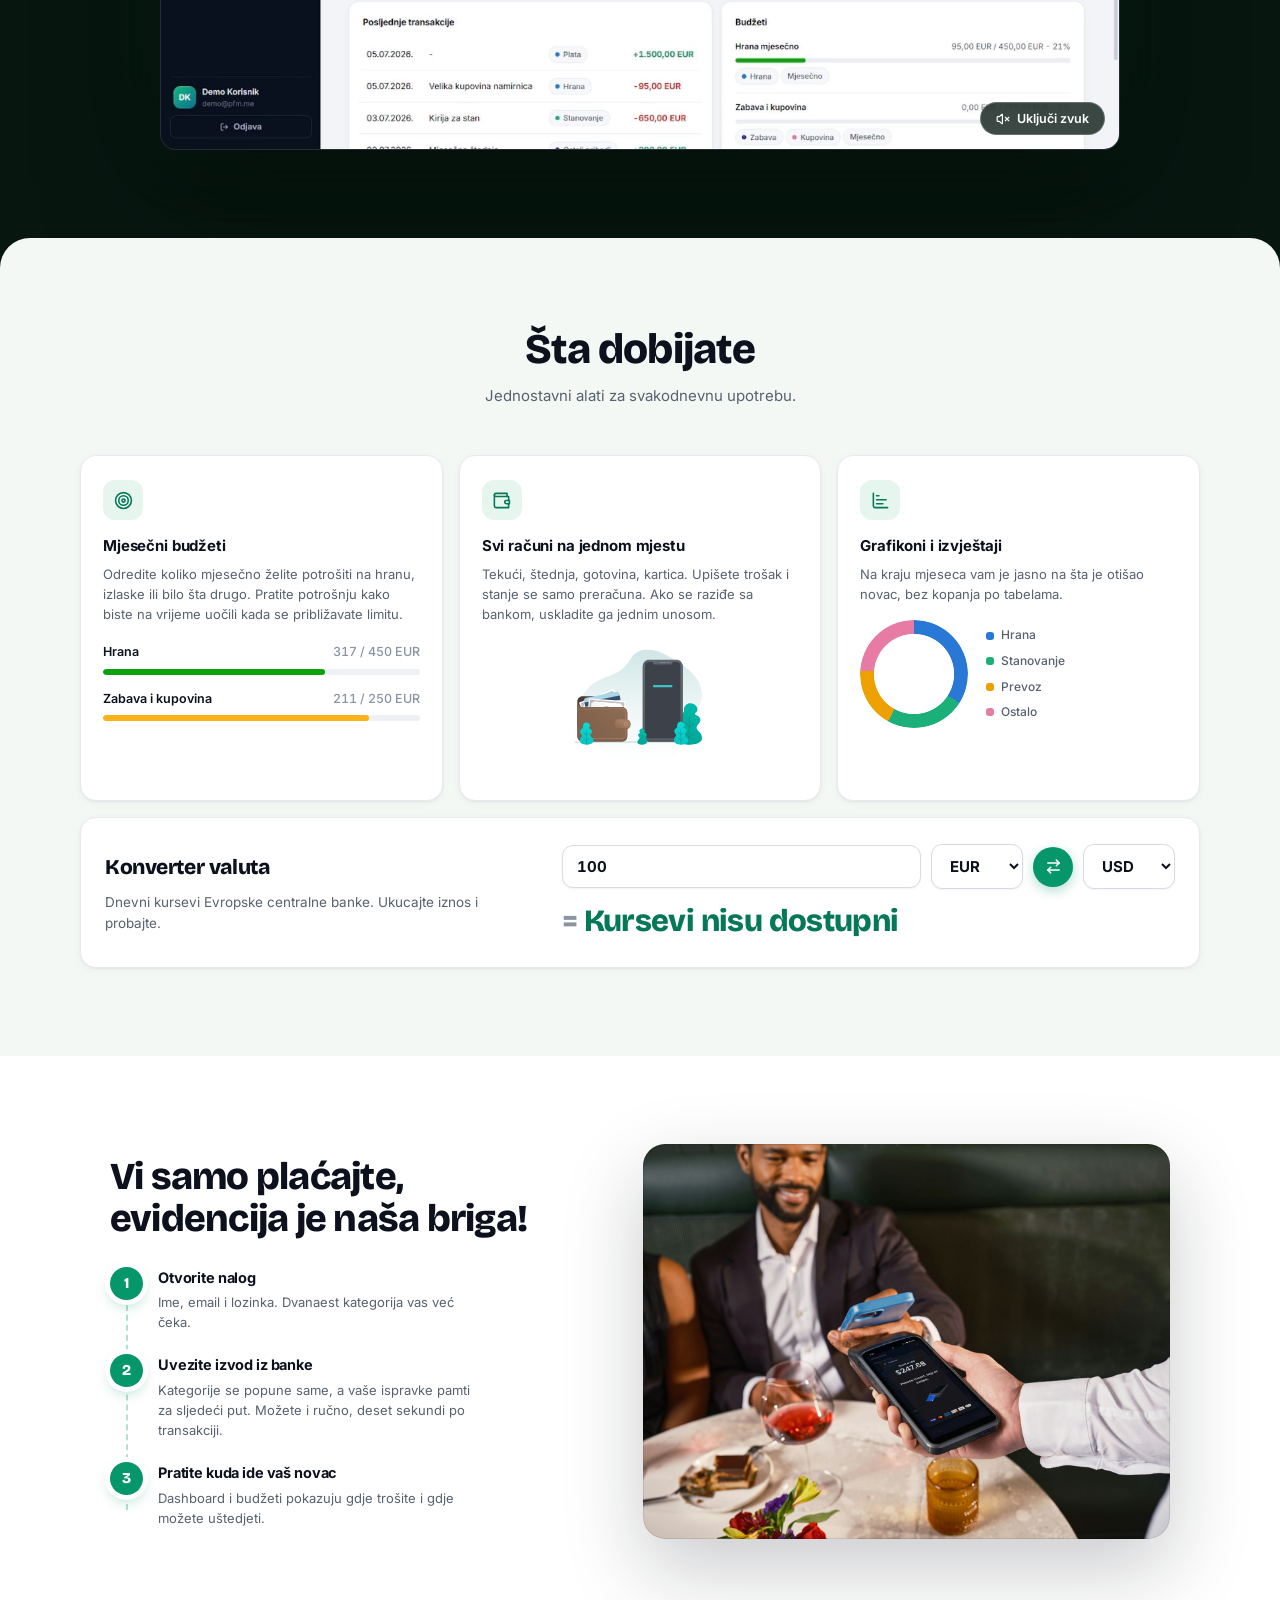
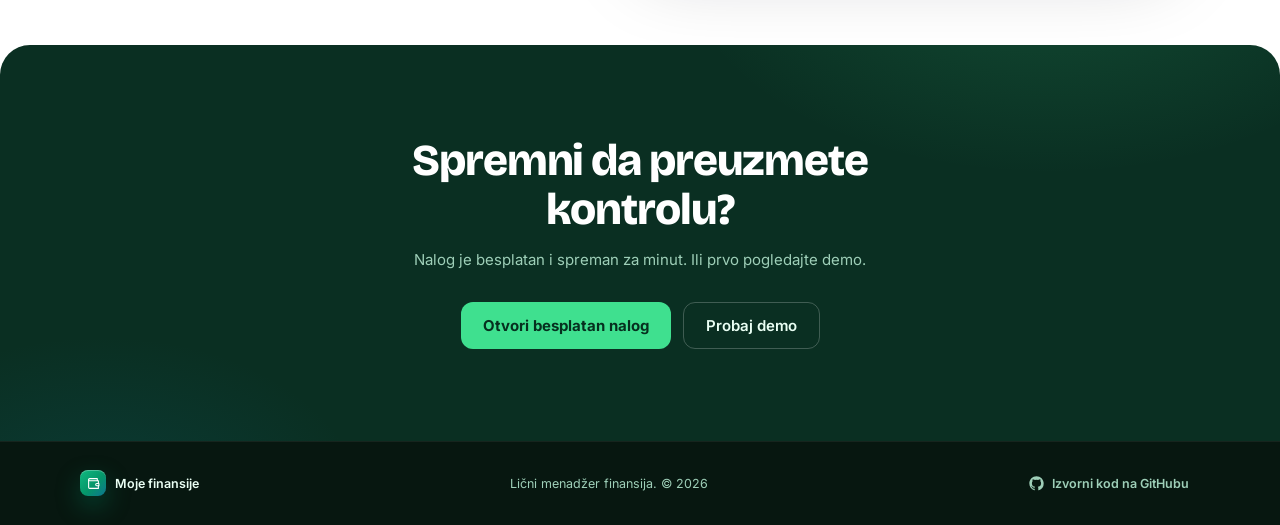
==== commit 6514b50a: "Reset zaboravljene lozinke putem email linka Nova ruta forgot-password salje jednokratni token (vazi" ====
--- a/src/main/resources/META-INF/resources/index.html
+++ b/src/main/resources/META-INF/resources/index.html
@@ -87,6 +87,7 @@
                                 <input type="password" name="password" required autocomplete="current-password" placeholder="Vaša lozinka">
                             </label>
                             <button type="submit" class="btn btn-primary btn-block">Prijavi se</button>
+                            <button type="button" id="forgot-link" class="auth-link">Zaboravili ste lozinku?</button>
                         </form>
 
                         <form id="register-form" class="auth-form hidden">
@@ -102,7 +103,25 @@
                             <button type="submit" class="btn btn-primary btn-block">Kreiraj nalog</button>
                         </form>
 
+                        <form id="forgot-form" class="auth-form hidden">
+                            <p class="auth-note">Unesite email vašeg naloga i poslaćemo vam link za novu lozinku.</p>
+                            <label>Email
+                                <input type="email" name="email" required autocomplete="email" placeholder="vas@email.me">
+                            </label>
+                            <button type="submit" class="btn btn-primary btn-block">Pošalji link</button>
+                            <button type="button" id="forgot-back" class="auth-link">Nazad na prijavu</button>
+                        </form>
+
+                        <form id="reset-form" class="auth-form hidden">
+                            <p class="auth-note">Postavite novu lozinku za vaš nalog.</p>
+                            <label>Nova lozinka
+                                <input type="password" name="newPassword" required minlength="6" autocomplete="new-password" placeholder="najmanje 6 znakova">
+                            </label>
+                            <button type="submit" class="btn btn-primary btn-block">Sačuvaj lozinku</button>
+                        </form>
+
                         <div id="auth-error" class="form-error hidden"></div>
+                        <div id="auth-success" class="form-success hidden"></div>
                     </div>
                 </div>
             </div>
--- a/src/main/resources/META-INF/resources/css/app.css
+++ b/src/main/resources/META-INF/resources/css/app.css
@@ -342,6 +342,18 @@
     font-weight: 500;
     margin-top: 14px;
 }
+
+.form-success {
+    background: var(--status-good-soft, #e7f6ee);
+    color: var(--status-good, #067a48);
+    border: 1px solid #b7e2c9;
+    border-radius: 10px;
+    padding: 10px 14px;
+    font-size: 13px;
+    font-weight: 500;
+    margin-top: 14px;
+}
+:root[data-theme="dark"] .form-success { border-color: rgba(25, 158, 112, .35); }
 
 /* Tabele */
 .table-wrap { overflow-x: auto; margin: 0 -6px; }
--- a/src/main/resources/META-INF/resources/css/landing.css
+++ b/src/main/resources/META-INF/resources/css/landing.css
@@ -316,6 +316,18 @@
 .auth-form label { display: flex; flex-direction: column; gap: 7px; font-size: 12.5px; font-weight: 600; color: var(--text-2); }
 .auth-hint { font-size: 12.5px; color: var(--text-3); text-align: center; margin-top: 2px; }
 .auth-hint strong { color: var(--text-2); font-weight: 600; }
+.auth-note { font-size: 12.5px; color: var(--text-3); line-height: 1.5; margin-bottom: -2px; }
+.auth-link {
+    background: none;
+    border: 0;
+    padding: 0;
+    align-self: center;
+    font-size: 12.5px;
+    font-weight: 600;
+    color: var(--lp-mint-ink, #0c8f5f);
+    cursor: pointer;
+}
+.auth-link:hover { text-decoration: underline; }
 
 /* ---------------- Marquee traka ---------------- */
 .lp-marquee {
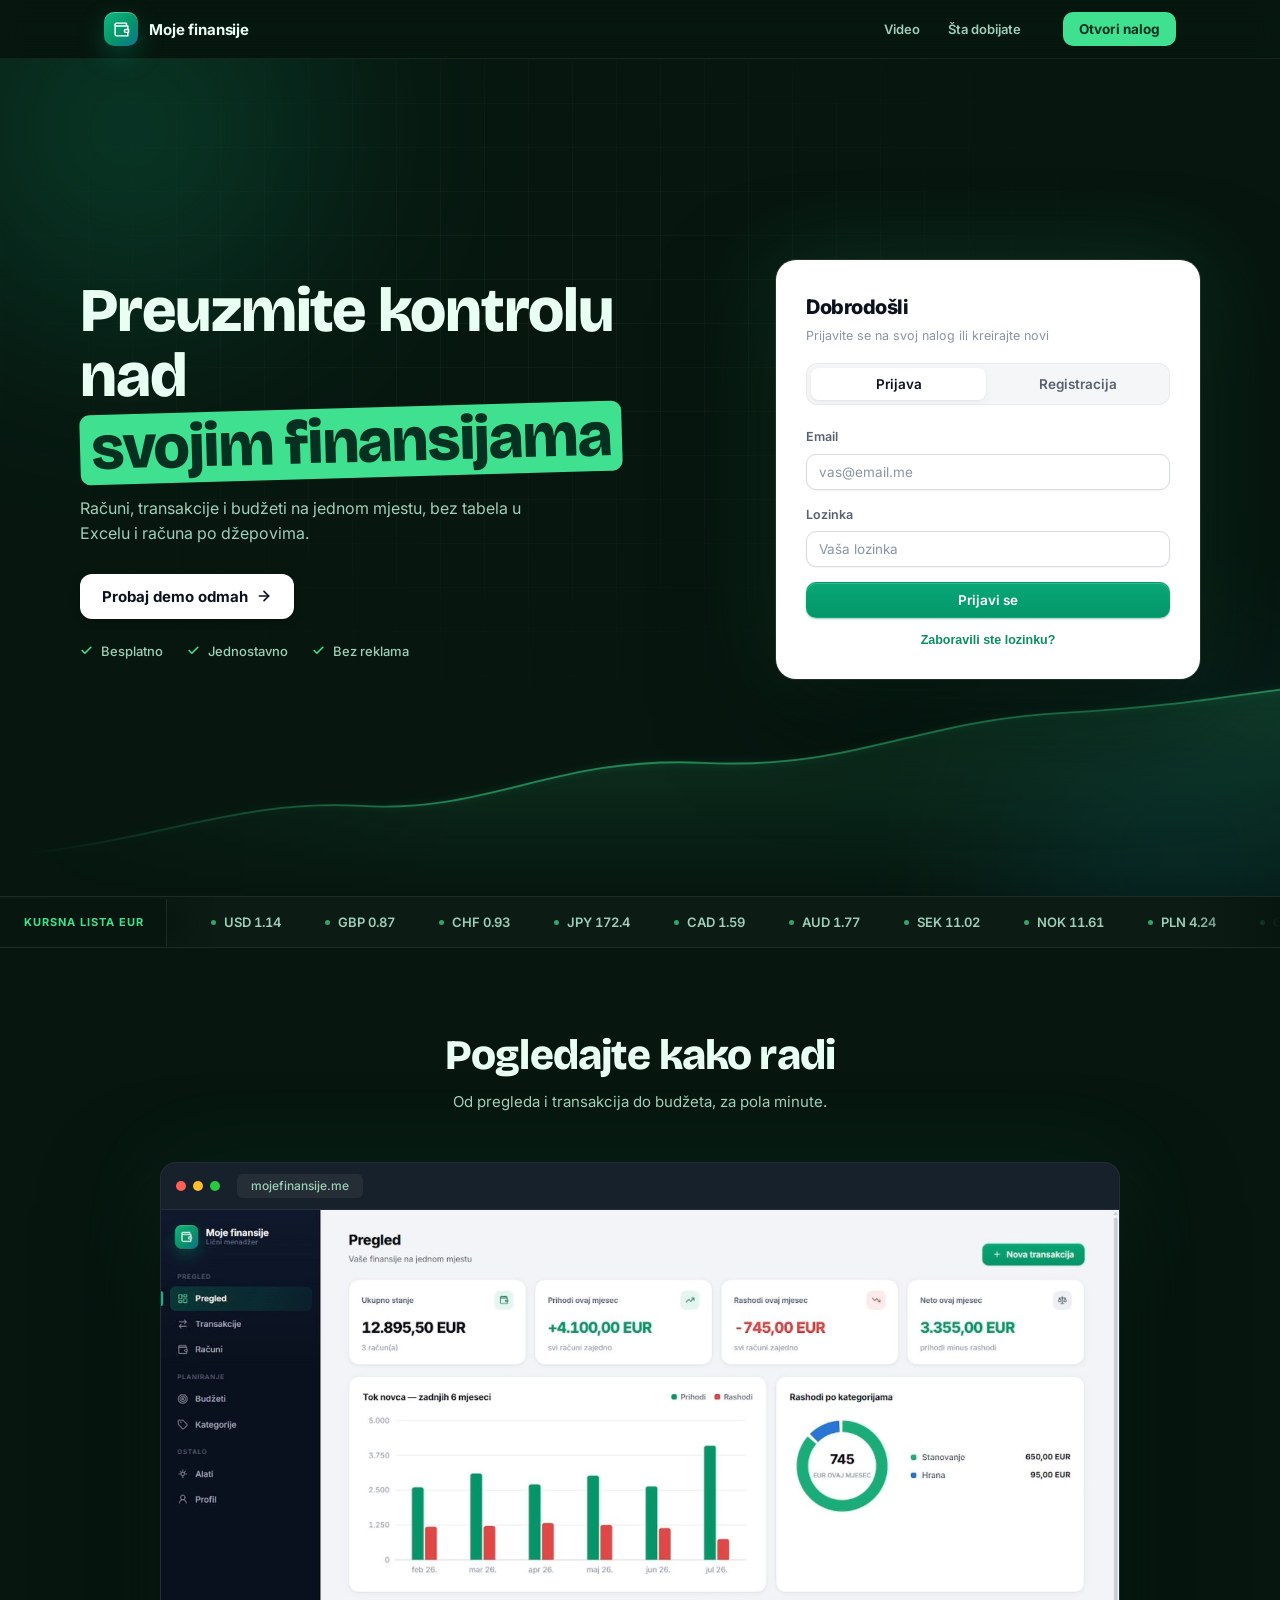
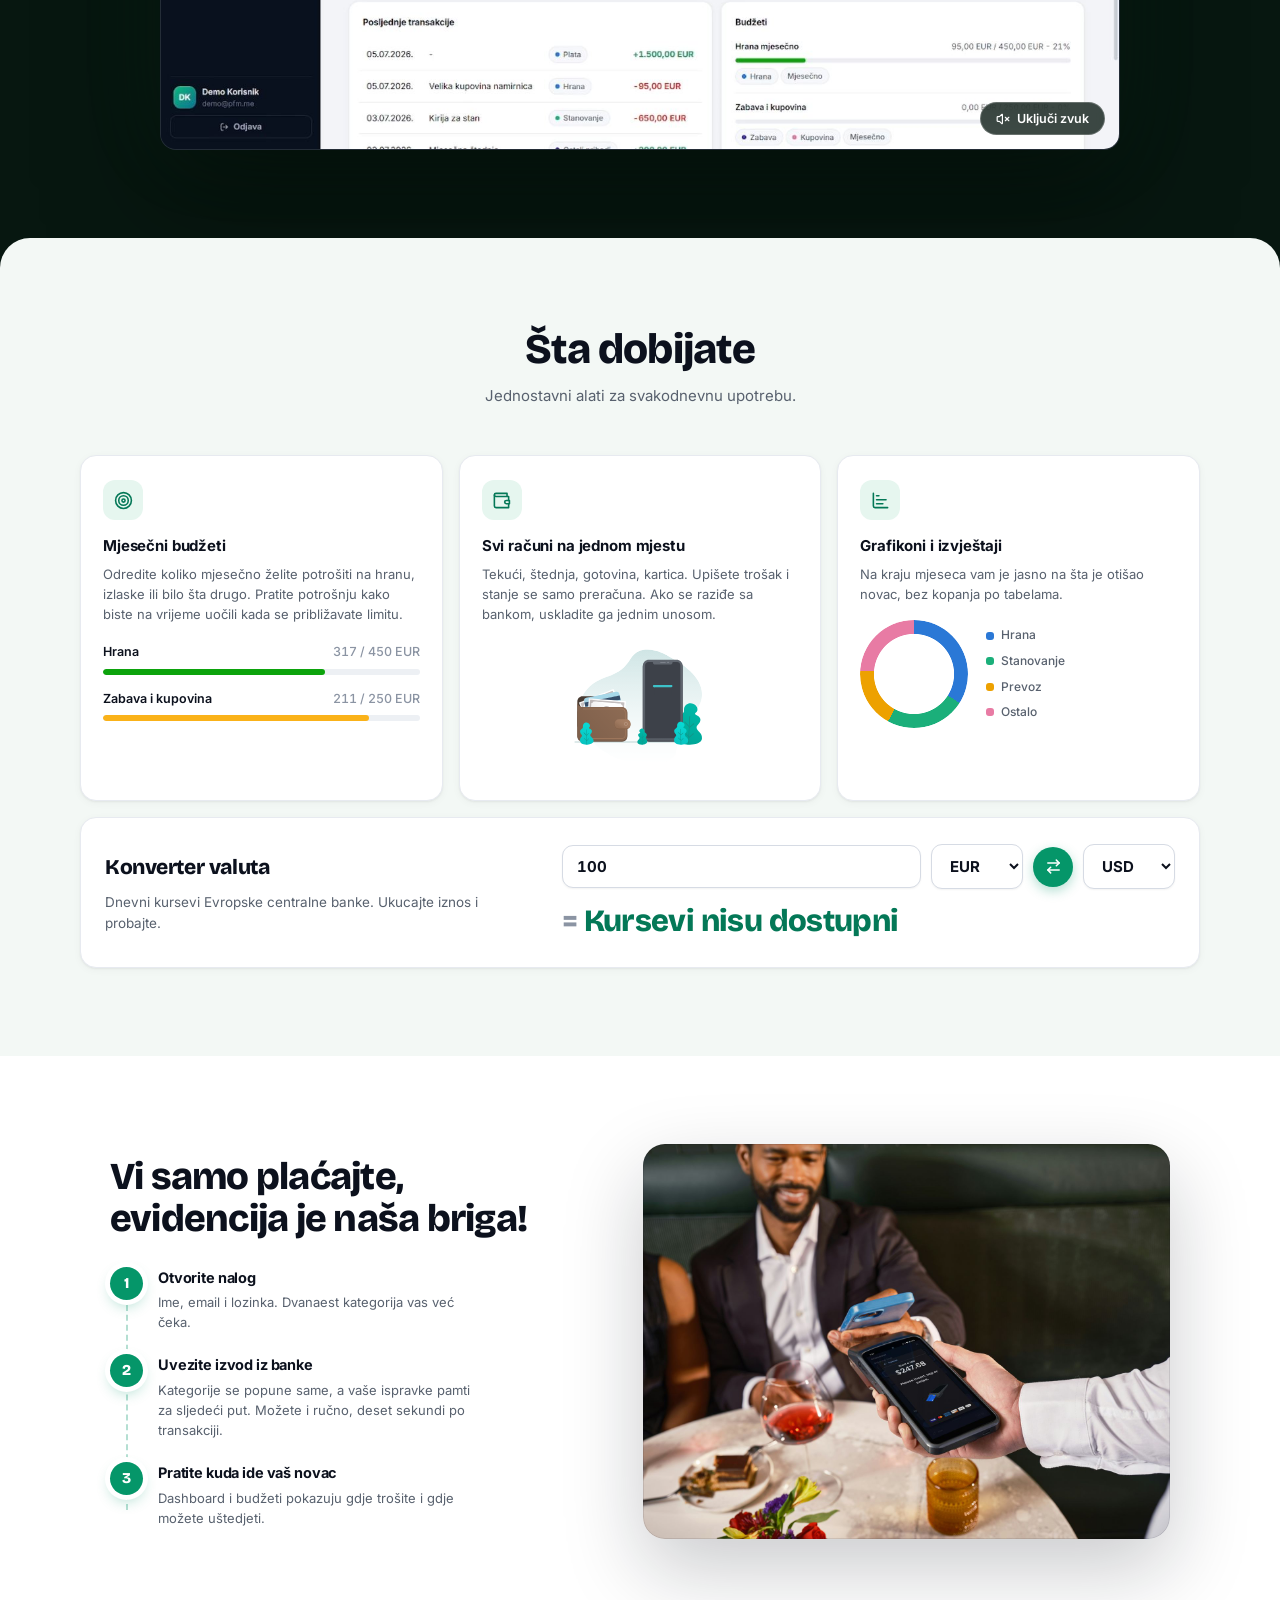
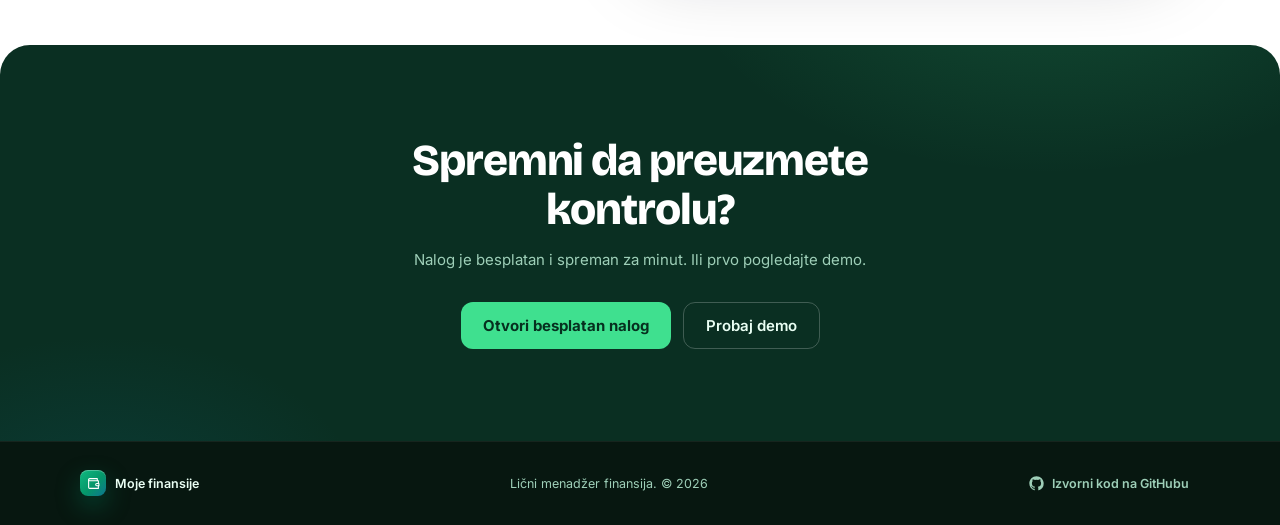
==== commit a0da7653: "Blokada prijave za neverifikovane naloge Prijava sada odbija naloge koji nisu potvrdili email (403 s" ====
--- a/src/main/resources/META-INF/resources/index.html
+++ b/src/main/resources/META-INF/resources/index.html
@@ -122,6 +122,9 @@
 
                         <div id="auth-error" class="form-error hidden"></div>
                         <div id="auth-success" class="form-success hidden"></div>
+                        <div id="auth-resend" class="auth-resend hidden">
+                            <button type="button" id="resend-verif-link" class="btn btn-secondary btn-block">Pošalji link za potvrdu ponovo</button>
+                        </div>
                     </div>
                 </div>
             </div>
--- a/src/main/resources/META-INF/resources/css/app.css
+++ b/src/main/resources/META-INF/resources/css/app.css
@@ -354,6 +354,22 @@
     margin-top: 14px;
 }
 :root[data-theme="dark"] .form-success { border-color: rgba(25, 158, 112, .35); }
+
+.verif-badge {
+    display: inline-block;
+    padding: 2px 9px;
+    border-radius: 999px;
+    font-size: 11.5px;
+    font-weight: 700;
+}
+.verif-badge.ok { background: var(--status-good-soft, #e7f6ee); color: var(--status-good, #067a48); }
+.verif-badge.pending { background: var(--danger-soft); color: var(--danger); }
+.verif-cta {
+    margin-top: 14px;
+    padding-top: 14px;
+    border-top: 1px solid var(--border);
+}
+.verif-cta p { font-size: 12.5px; color: var(--text-3); margin-bottom: 10px; line-height: 1.5; }
 
 /* Tabele */
 .table-wrap { overflow-x: auto; margin: 0 -6px; }
--- a/src/main/resources/META-INF/resources/css/landing.css
+++ b/src/main/resources/META-INF/resources/css/landing.css
@@ -328,6 +328,7 @@
     cursor: pointer;
 }
 .auth-link:hover { text-decoration: underline; }
+.auth-resend { margin-top: 12px; }
 
 /* ---------------- Marquee traka ---------------- */
 .lp-marquee {
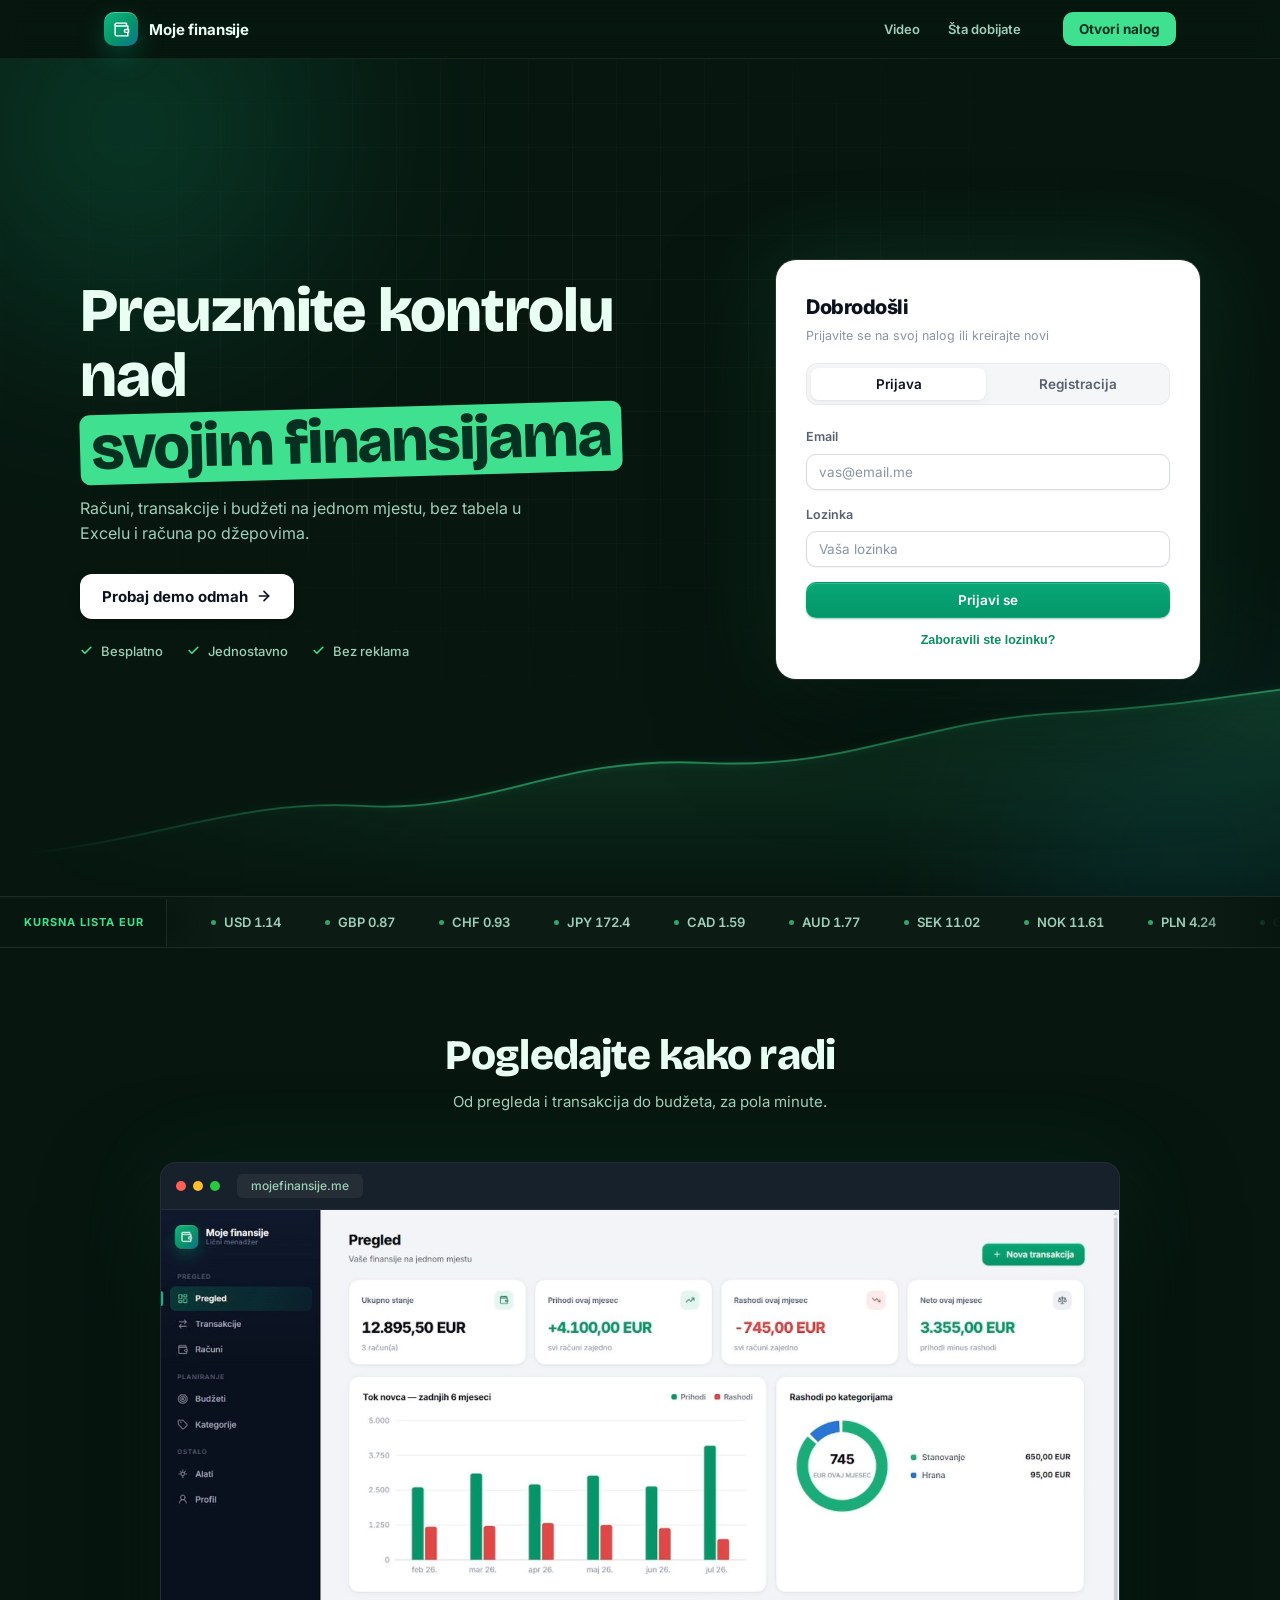
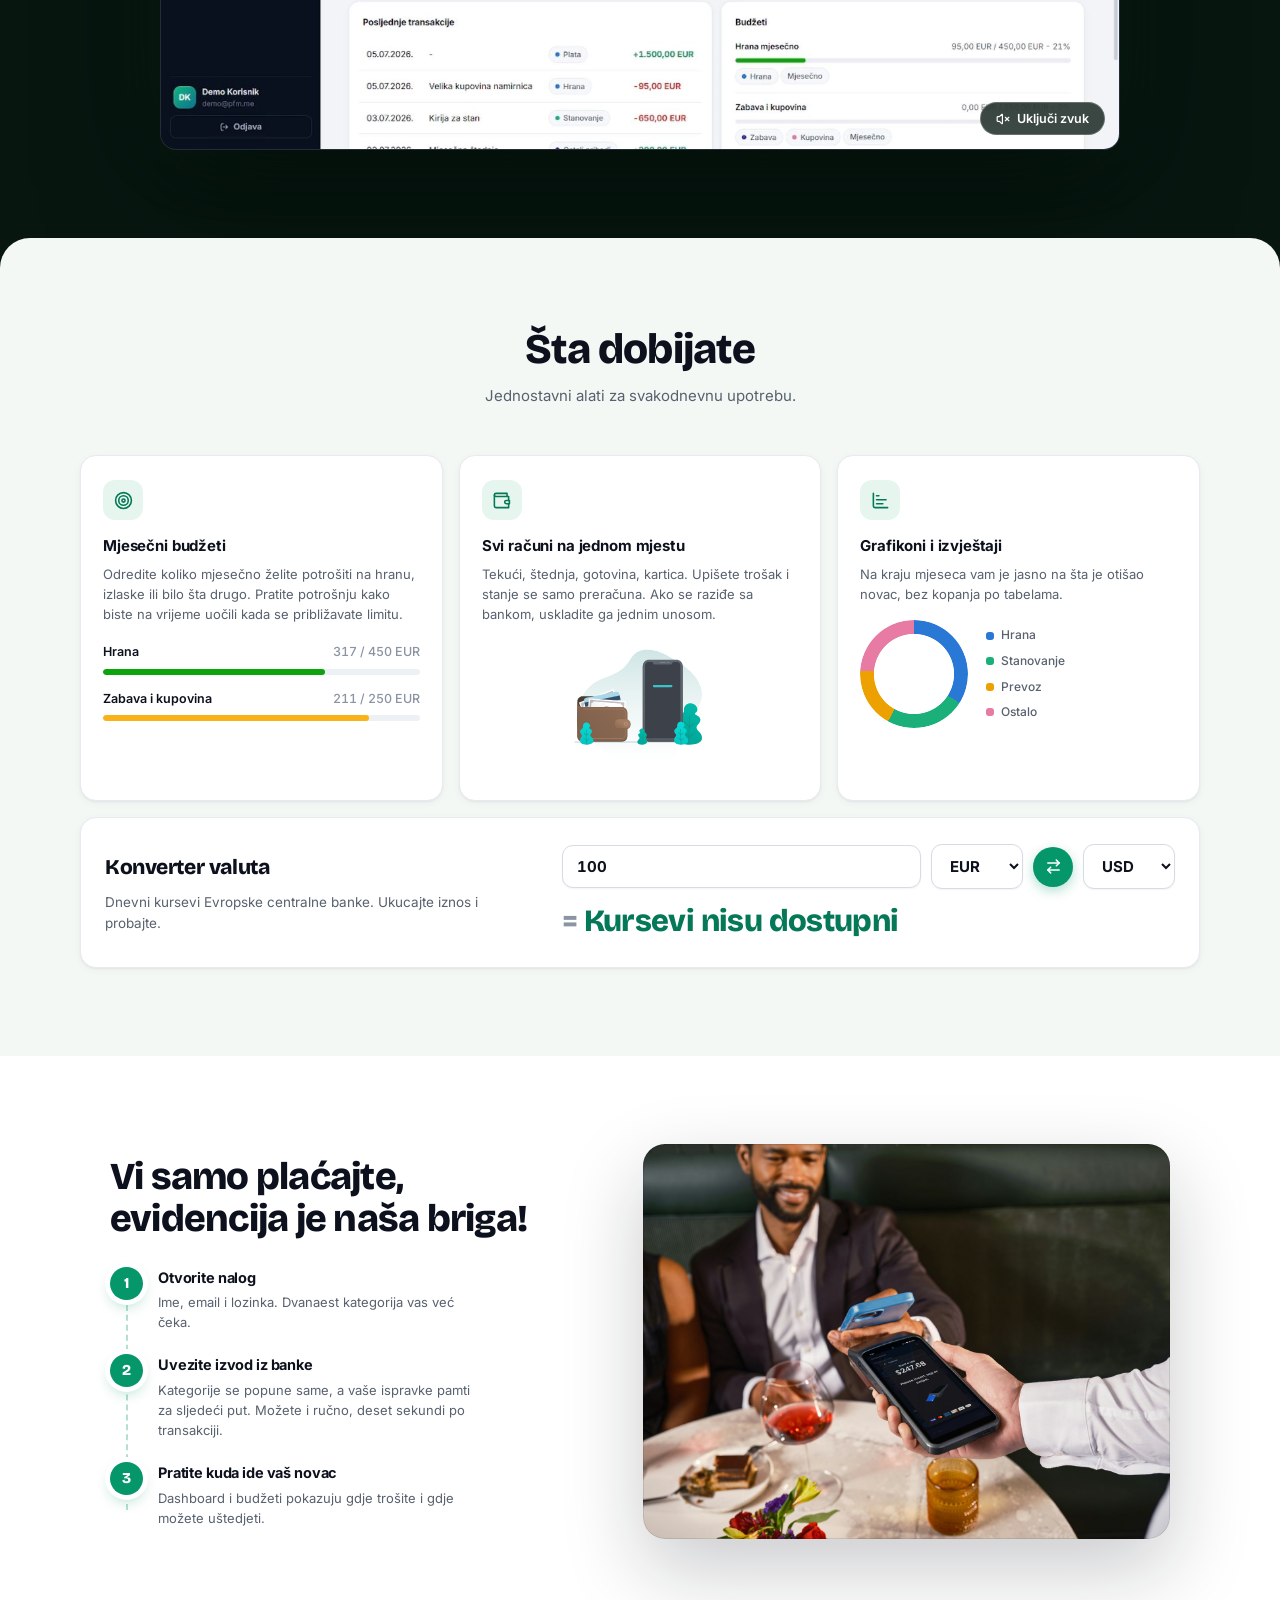
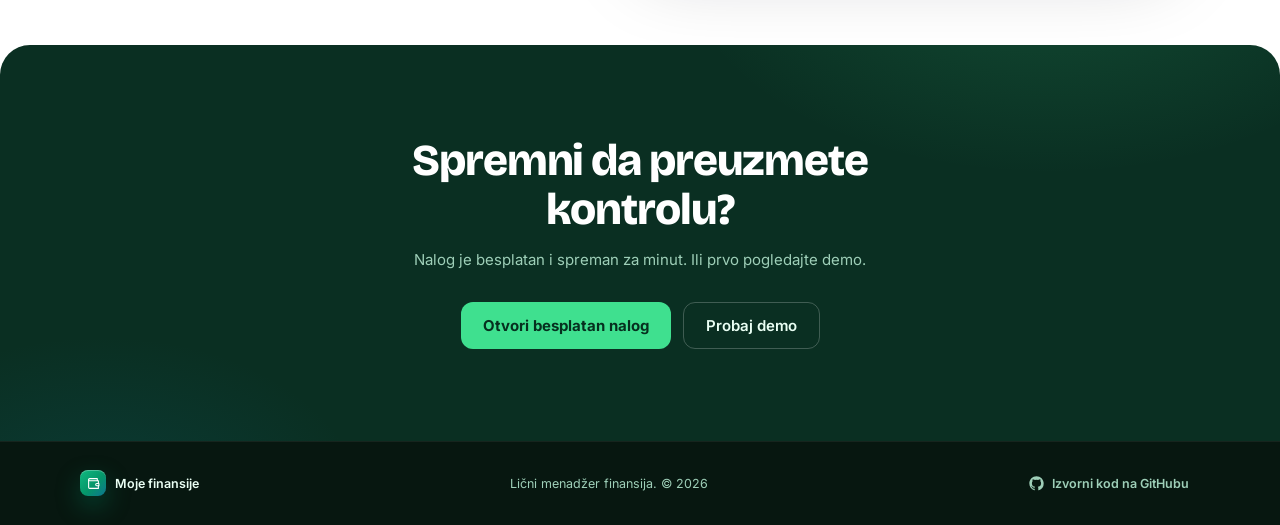
==== commit e363390e: "Prijava putem Google naloga Dodata opcija "Nastavi putem Google naloga" na login i registraciju kroz" ====
--- a/src/main/resources/META-INF/resources/index.html
+++ b/src/main/resources/META-INF/resources/index.html
@@ -125,6 +125,10 @@
                         <div id="auth-resend" class="auth-resend hidden">
                             <button type="button" id="resend-verif-link" class="btn btn-secondary btn-block">Pošalji link za potvrdu ponovo</button>
                         </div>
+                        <div id="google-auth" class="google-auth hidden">
+                            <div class="auth-divider"><span>ili</span></div>
+                            <div id="google-btn"></div>
+                        </div>
                     </div>
                 </div>
             </div>
--- a/src/main/resources/META-INF/resources/css/landing.css
+++ b/src/main/resources/META-INF/resources/css/landing.css
@@ -329,6 +329,23 @@
 }
 .auth-link:hover { text-decoration: underline; }
 .auth-resend { margin-top: 12px; }
+.google-auth { margin-top: 16px; }
+.auth-divider {
+    display: flex;
+    align-items: center;
+    gap: 12px;
+    margin: 4px 0 14px;
+    color: var(--text-3);
+    font-size: 12px;
+}
+.auth-divider::before,
+.auth-divider::after {
+    content: "";
+    flex: 1;
+    height: 1px;
+    background: var(--border);
+}
+#google-btn { display: flex; justify-content: center; min-height: 40px; }
 
 /* ---------------- Marquee traka ---------------- */
 .lp-marquee {
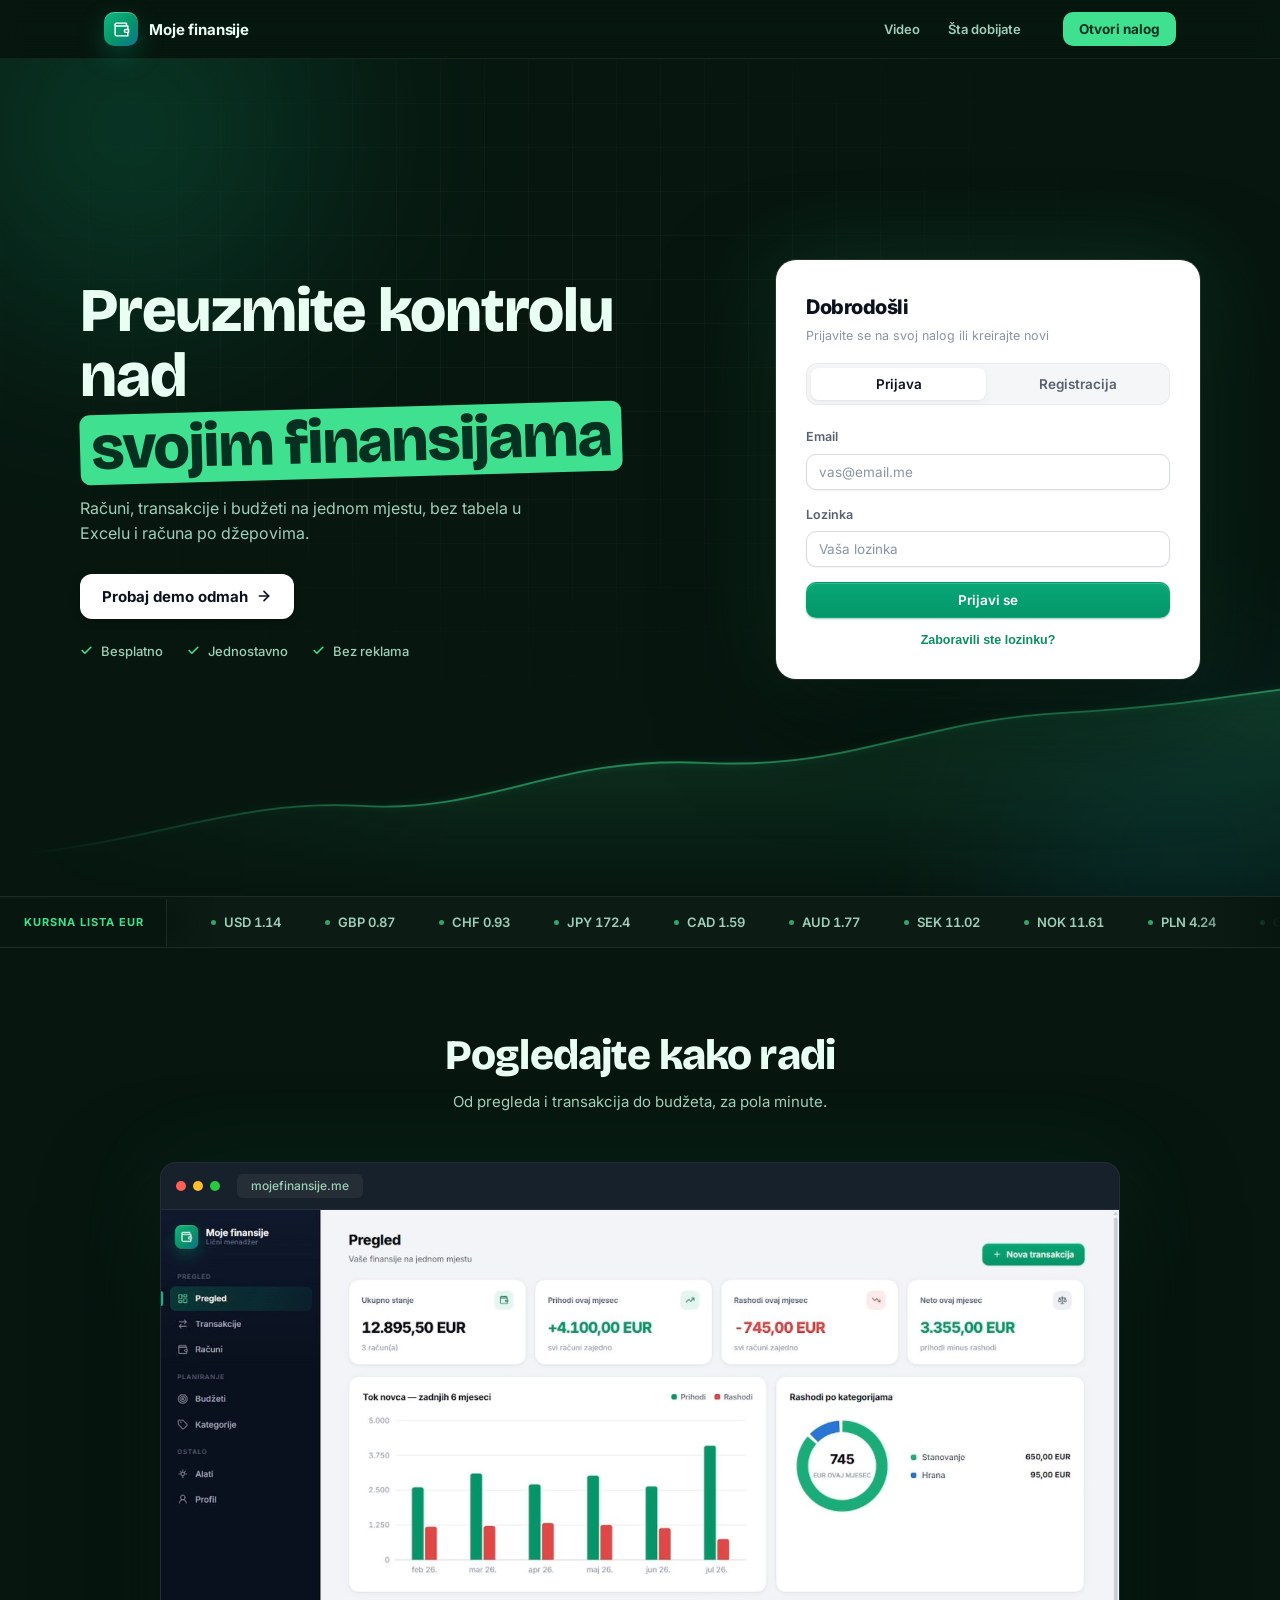
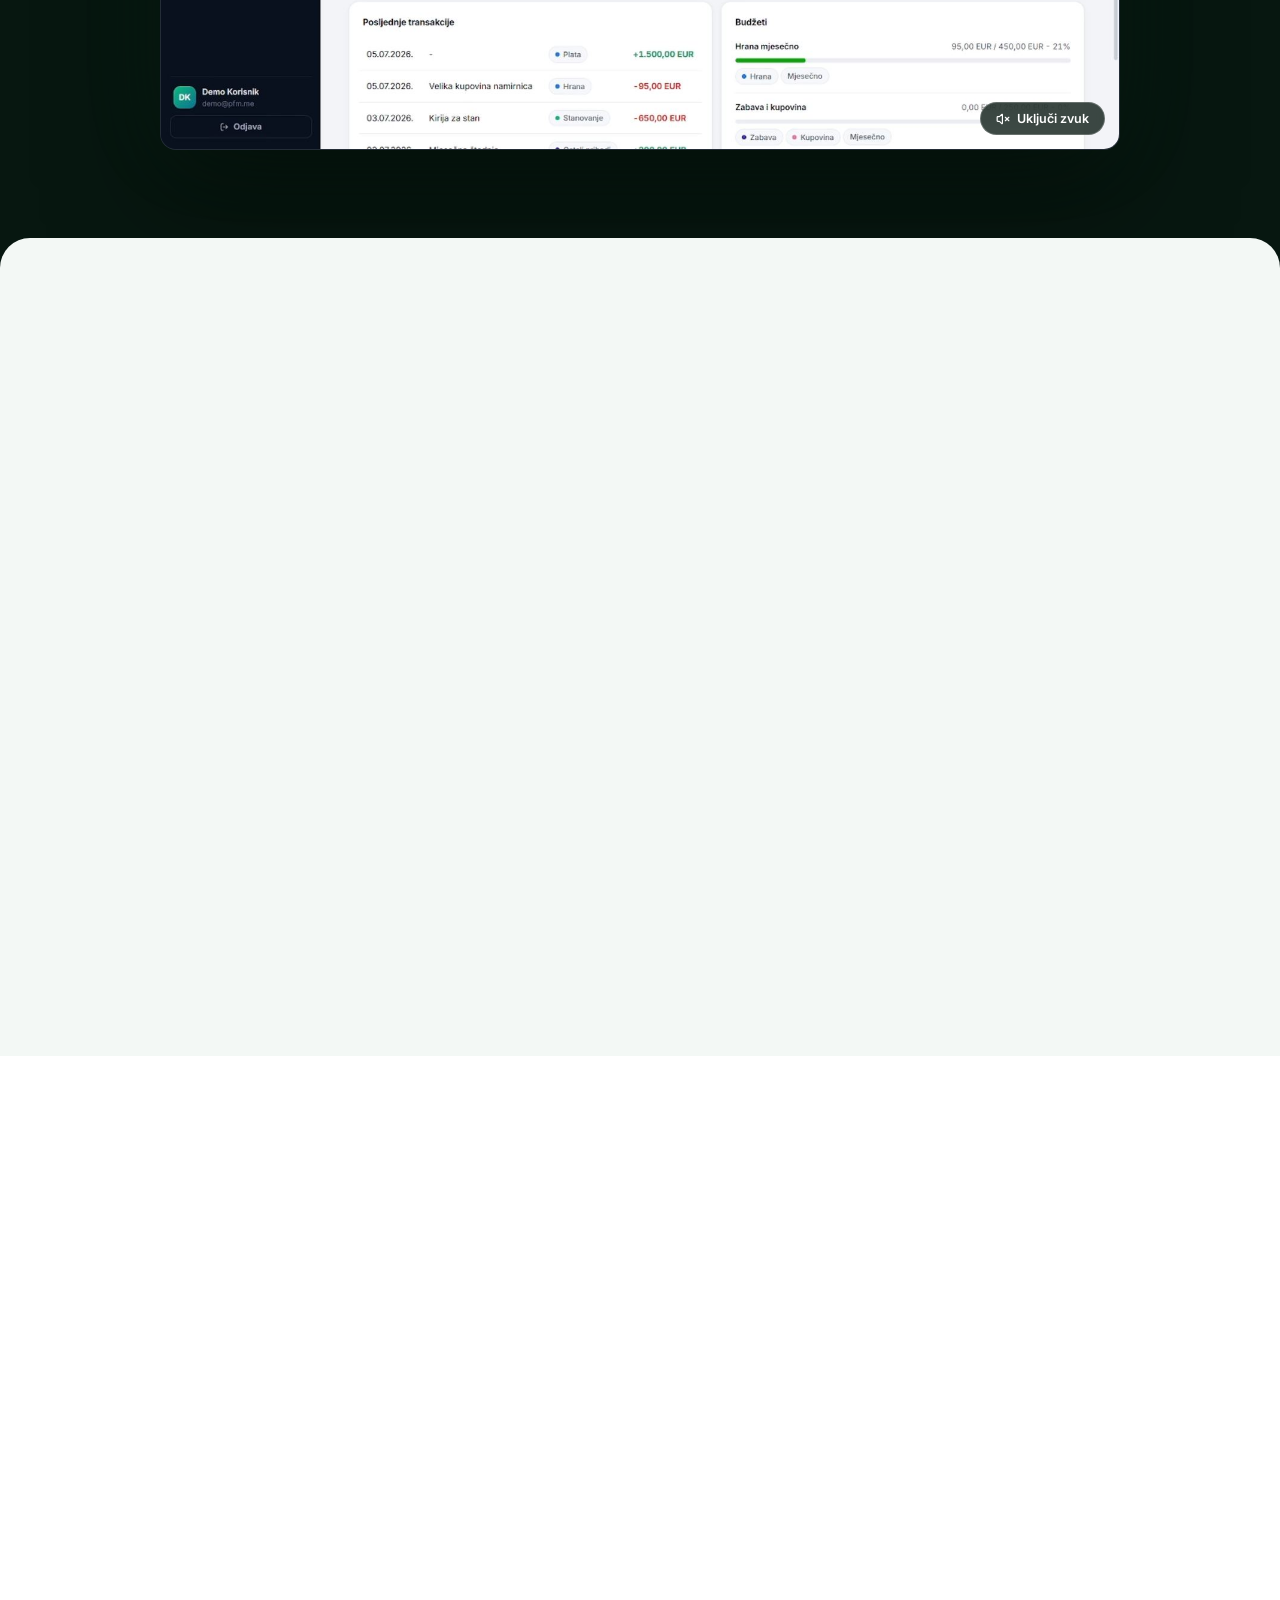
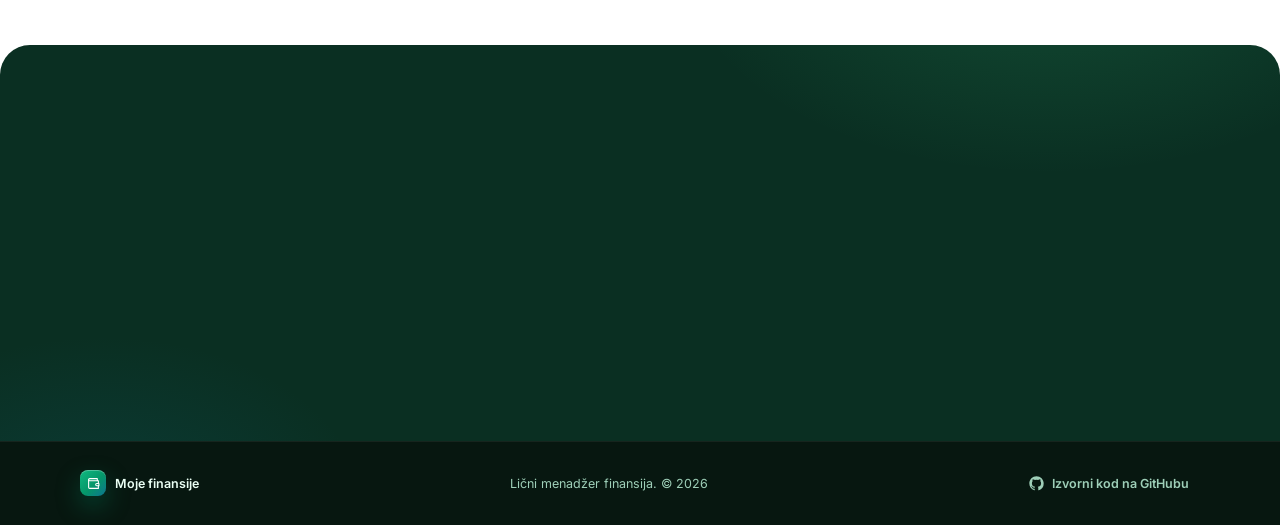
==== commit 79cfabf8: "Trajna prijava do odjave + loading prekrivac za Google prijavu - Pri pokretanju, ako nema pristupnog" ====
--- a/src/main/resources/META-INF/resources/index.html
+++ b/src/main/resources/META-INF/resources/index.html
@@ -134,6 +134,10 @@
             </div>
         </section>
 
+        <div id="auth-loading" class="auth-loading hidden" aria-hidden="true">
+            <div class="auth-loading-box"><span class="auth-spinner"></span> Prijavljivanje...</div>
+        </div>
+
         <div class="lp-marquee" aria-hidden="true">
             <span class="lp-marquee-label">Kursna lista EUR</span>
             <div class="lp-marquee-track" id="marquee-track">
--- a/src/main/resources/META-INF/resources/css/landing.css
+++ b/src/main/resources/META-INF/resources/css/landing.css
@@ -329,6 +329,38 @@
 }
 .auth-link:hover { text-decoration: underline; }
 .auth-resend { margin-top: 12px; }
+.auth-loading {
+    position: fixed;
+    inset: 0;
+    z-index: 3000;
+    display: flex;
+    align-items: center;
+    justify-content: center;
+    background: rgba(7, 23, 16, .55);
+    backdrop-filter: blur(2px);
+}
+.auth-loading-box {
+    display: flex;
+    align-items: center;
+    gap: 12px;
+    background: #ffffff;
+    color: var(--text);
+    font-weight: 600;
+    font-size: 14px;
+    padding: 16px 22px;
+    border-radius: 14px;
+    box-shadow: var(--shadow-lg, 0 20px 50px rgba(0, 0, 0, .25));
+}
+.auth-spinner {
+    width: 18px;
+    height: 18px;
+    border: 2.5px solid rgba(0, 0, 0, .15);
+    border-top-color: var(--lp-mint-ink, #0c8f5f);
+    border-radius: 50%;
+    animation: auth-spin .7s linear infinite;
+}
+@keyframes auth-spin { to { transform: rotate(360deg); } }
+
 .google-auth { margin-top: 16px; }
 .auth-divider {
     display: flex;
